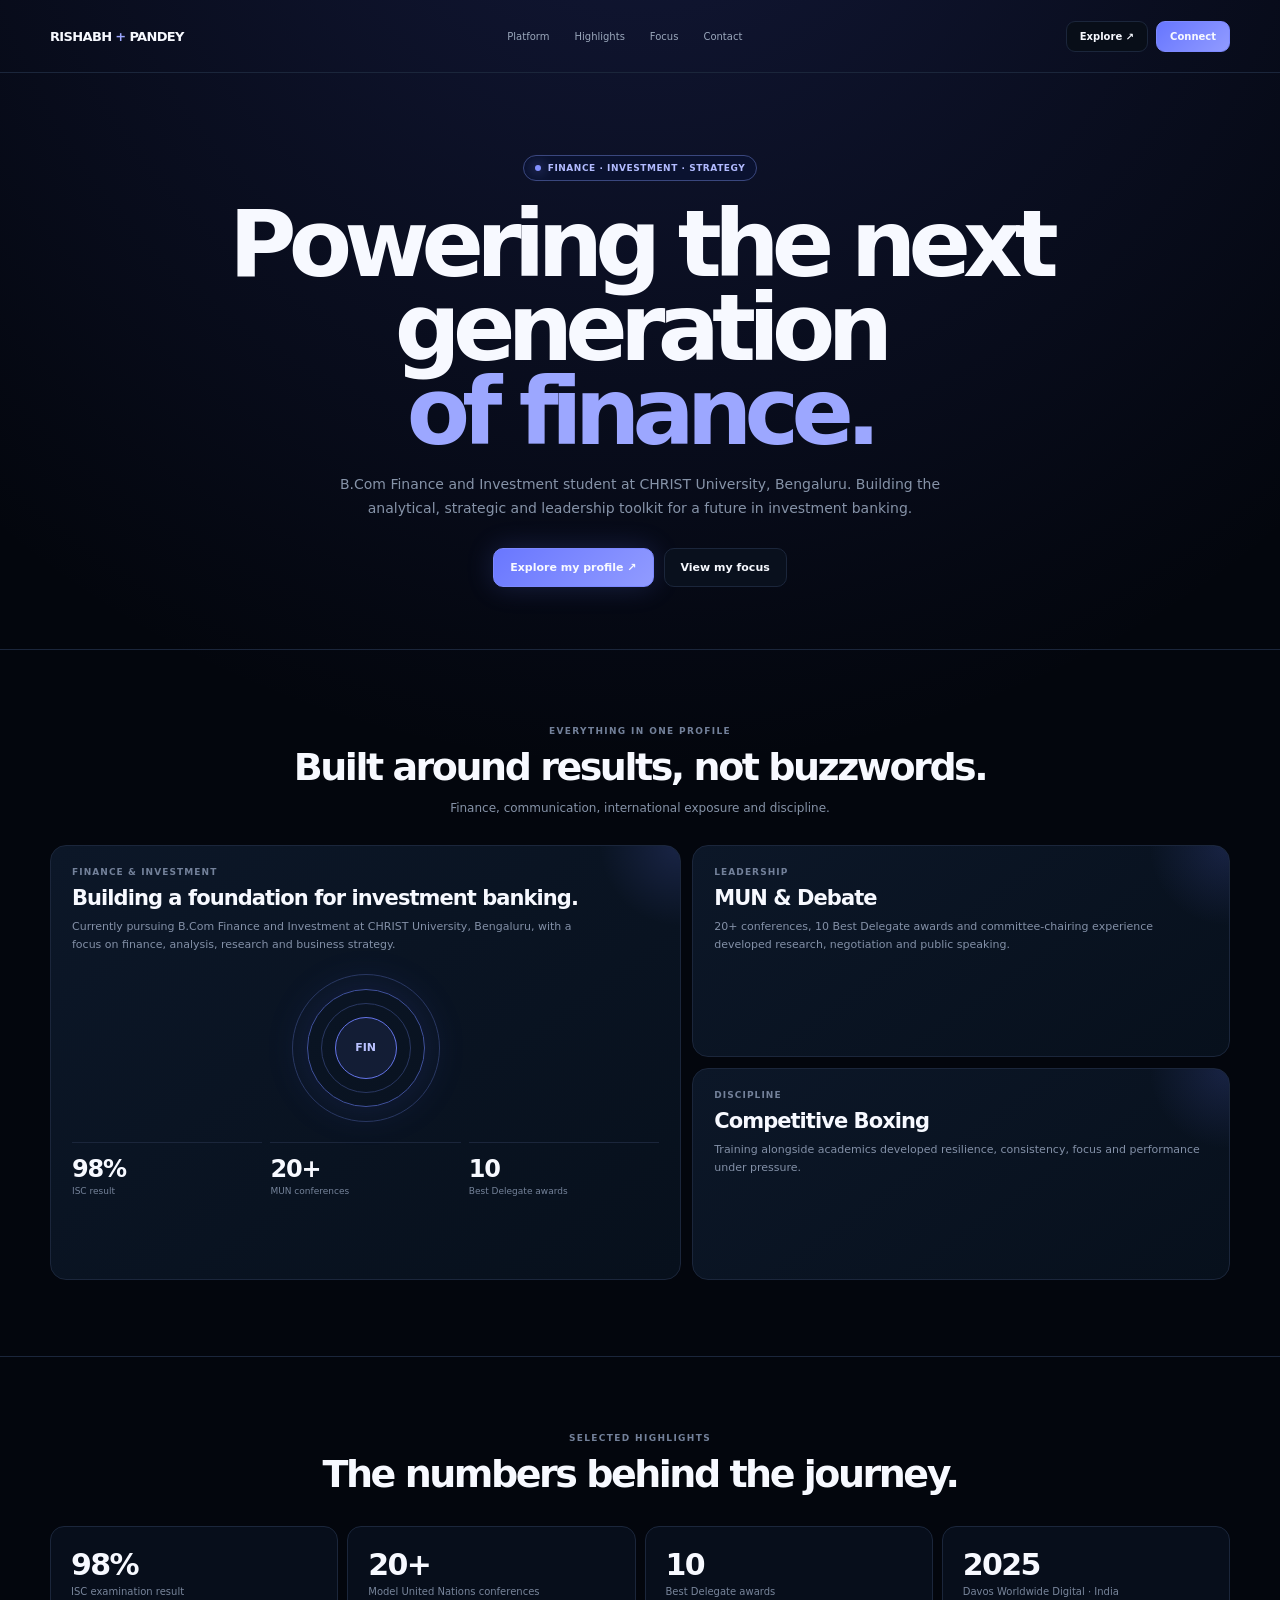
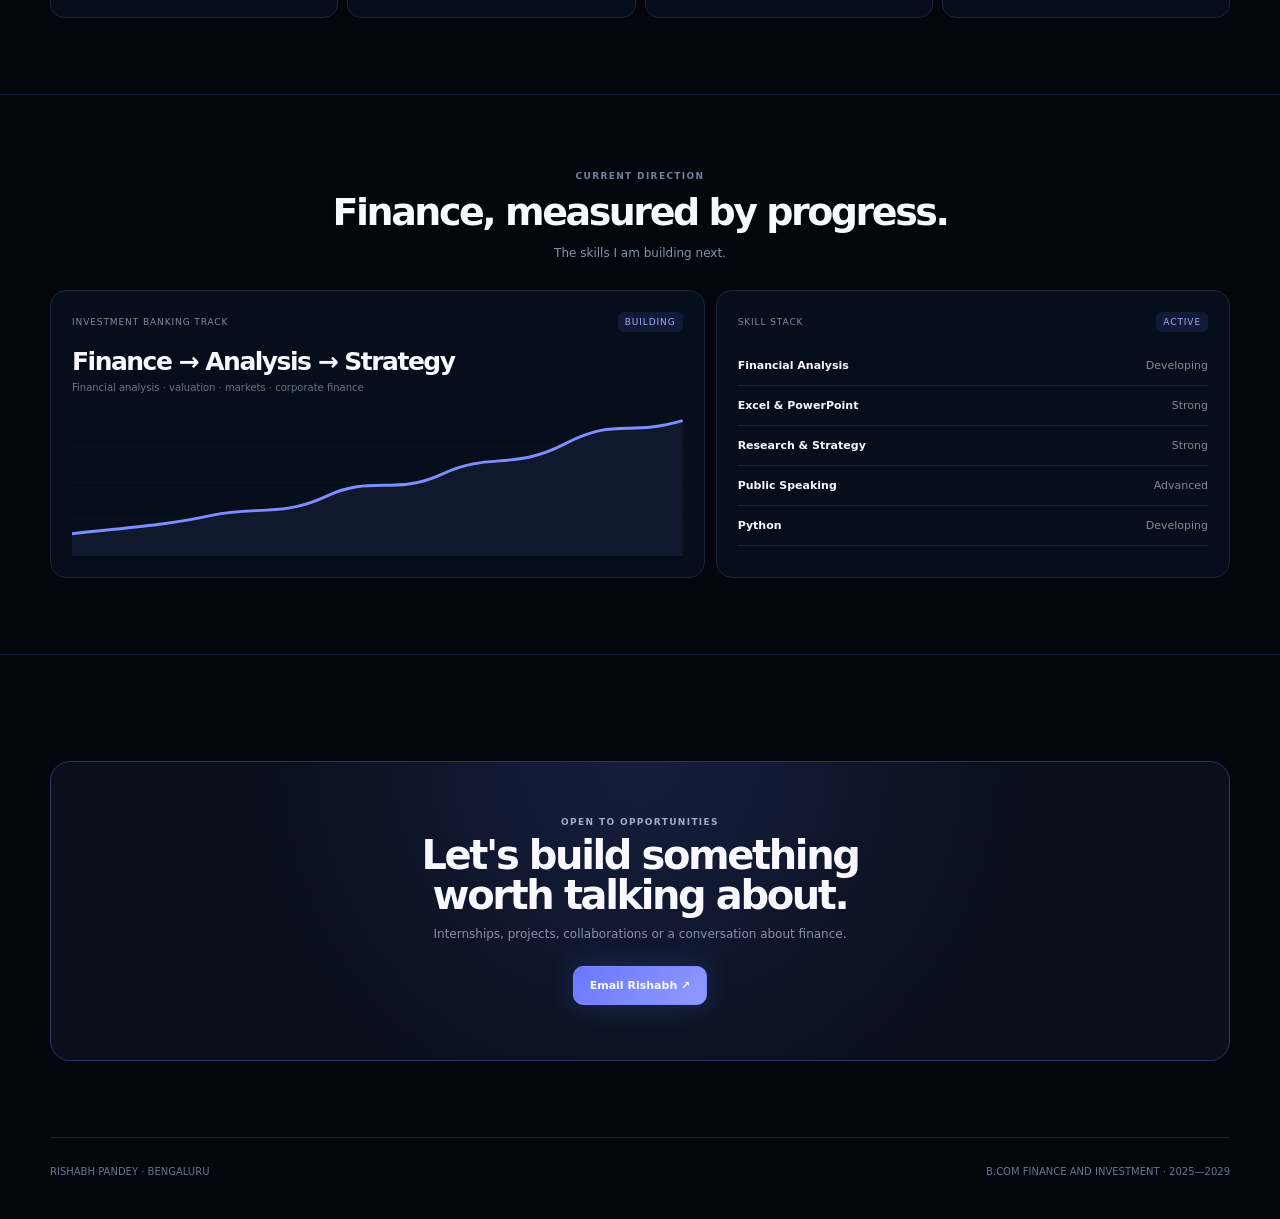
==== index.html @ a9833284 "Refine bento finance landing page closer to reference" ====
<!doctype html><html lang="en"><head><meta charset="utf-8"><meta name="viewport" content="width=device-width,initial-scale=1"><title>Rishabh Pandey — Finance & Investment</title><meta name="description" content="Rishabh Pandey — B.Com Finance and Investment student at CHRIST University, Bengaluru."><style>
:root{--bg:#03060d;--panel:#09111f;--panel2:#0d1726;--text:#f7f9ff;--muted:#8693a8;--line:#1b263b;--blue:#7080ff;--blue2:#9ca7ff;--green:#65dfa2;--max:1180px}*{box-sizing:border-box}html{scroll-behavior:smooth}body{margin:0;background:radial-gradient(circle at 50% -8%,rgba(74,89,210,.22),transparent 32%),var(--bg);color:var(--text);font-family:Inter,ui-sans-serif,system-ui,-apple-system,BlinkMacSystemFont,"Segoe UI",sans-serif}a{text-decoration:none;color:inherit}.wrap{width:min(var(--max),calc(100% - 40px));margin:auto}
header{border-bottom:1px solid var(--line)}nav{height:72px;display:flex;align-items:center;justify-content:space-between}.brand{font-size:13px;font-weight:900;letter-spacing:-.05em}.brand span{color:var(--blue2)}.links{display:flex;gap:25px;color:#9aa7bb;font-size:10px}.links a:hover{color:#fff}.navright{display:flex;gap:8px}.navbtn{padding:9px 13px;border:1px solid var(--line);background:#080e18;border-radius:9px;font-size:10px;font-weight:800}.navbtn.primary{background:linear-gradient(135deg,#6776ff,#919bff);border-color:#7d89ff}
.hero{text-align:center;padding:82px 0 62px}.badge{display:inline-flex;gap:7px;align-items:center;padding:7px 11px;border:1px solid #3a477e;background:#0a1230;border-radius:999px;color:#b2bbff;font-size:9px;font-weight:850;letter-spacing:.06em}.dot{width:6px;height:6px;border-radius:50%;background:#8290ff;box-shadow:0 0 13px #8290ff}h1{font-size:clamp(54px,7.2vw,93px);line-height:.91;letter-spacing:-.085em;max-width:980px;margin:22px auto 17px}h1 span{color:var(--blue2)}.lead{max-width:650px;margin:auto;color:var(--muted);font-size:14px;line-height:1.74}.actions{display:flex;justify-content:center;gap:10px;margin-top:28px;flex-wrap:wrap}.btn{display:inline-flex;align-items:center;justify-content:center;padding:12px 16px;border:1px solid var(--line);border-radius:10px;background:#09101d;font-size:11px;font-weight:850}.btn.primary{background:linear-gradient(135deg,#6977ff,#919bff);border-color:#7c88ff;box-shadow:0 0 28px rgba(107,123,255,.2)}.btn:focus-visible,.navbtn:focus-visible,.links a:focus-visible{outline:3px solid #aab4ff;outline-offset:3px}
.section{padding:76px 0;border-top:1px solid var(--line)}.sectionhead{text-align:center}.kicker{font-size:9px;text-transform:uppercase;letter-spacing:.15em;color:#73819a;font-weight:900}.section h2{font-size:38px;letter-spacing:-.065em;margin:9px 0}.sub{font-size:12px;color:var(--muted)}
.bento{display:grid;grid-template-columns:1.08fr .92fr;grid-template-rows:1fr 1fr;gap:11px;margin-top:30px}.card{position:relative;overflow:hidden;border:1px solid var(--line);border-radius:16px;background:linear-gradient(145deg,#0c1728,#07101c);padding:21px;min-height:212px}.card.large{grid-row:span 2;min-height:435px}.card:after{content:"";position:absolute;right:-82px;top:-82px;width:165px;height:165px;border-radius:50%;background:radial-gradient(circle,rgba(106,123,255,.16),transparent 68%)}.label{font-size:9px;text-transform:uppercase;letter-spacing:.12em;color:#73819a;font-weight:900}.card h3{font-size:21px;letter-spacing:-.045em;margin:9px 0 8px}.card p{font-size:11px;line-height:1.62;color:#8390a7;max-width:520px;margin:0}.orbspace{height:188px;display:grid;place-items:center}.orb{width:118px;height:118px;border:1px solid #40519c;border-radius:50%;display:grid;place-items:center;position:relative;box-shadow:0 0 46px rgba(91,108,255,.14)}.orb:before,.orb:after{content:"";position:absolute;border:1px solid #293761;border-radius:50%}.orb:before{inset:13px}.orb:after{inset:-16px}.core{width:62px;height:62px;border-radius:50%;border:1px solid #6474e8;background:#131d35;display:grid;place-items:center;color:#bac2ff;font-size:11px;font-weight:900}.minirow{display:grid;grid-template-columns:repeat(3,1fr);gap:8px}.mini{padding-top:12px;border-top:1px solid var(--line)}.mini strong{font-size:24px;letter-spacing:-.05em}.mini span{display:block;color:#75839a;font-size:9px;margin-top:3px}
.statgrid{display:grid;grid-template-columns:repeat(4,1fr);gap:9px;margin-top:30px}.stat{padding:20px;border:1px solid var(--line);border-radius:14px;background:#070e1b}.stat strong{display:block;font-size:30px;letter-spacing:-.055em}.stat span{display:block;color:#78859b;font-size:10px;margin-top:4px}
.analytics{display:grid;grid-template-columns:1.12fr .88fr;gap:11px;margin-top:30px}.panel{min-height:280px;padding:21px;border:1px solid var(--line);border-radius:16px;background:#070e1b}.panelhead{display:flex;justify-content:space-between;align-items:center;color:#7e8ba2;font-size:9px;text-transform:uppercase;letter-spacing:.1em}.tag{background:#111b37;padding:5px 7px;border-radius:6px;color:#a1acff}.value{font-size:25px;font-weight:900;letter-spacing:-.06em;margin-top:15px}.note{font-size:10px;color:#65738b;margin-top:6px}.chart{height:145px;margin-top:18px;background:repeating-linear-gradient(to bottom,transparent 0,transparent 35px,rgba(148,163,184,.05) 36px)}.chart svg{width:100%;height:100%}.rows{margin-top:14px}.row{display:flex;justify-content:space-between;padding:13px 0;border-bottom:1px solid var(--line);font-size:11px}.row span{color:#7c89a0}
.cta{margin-top:30px;padding:55px 20px;text-align:center;border:1px solid #293660;border-radius:20px;background:radial-gradient(circle at 50% 0,rgba(75,92,205,.2),transparent 59%),#090f1b}.cta h2{font-size:40px;line-height:1;letter-spacing:-.06em;margin:8px 0}.cta p{font-size:12px;color:var(--muted)}.cta .btn{margin-top:13px}
footer{padding:28px 0 42px;border-top:1px solid var(--line);color:#68758d;font-size:10px;display:flex;justify-content:space-between}
@media(max-width:800px){nav{grid-template-columns:1fr auto}.links{display:none}.bento,.statgrid,.analytics{grid-template-columns:1fr}.card.large{grid-row:auto}.wrap{width:min(var(--max),calc(100% - 26px))}.hero{padding-top:62px}h1{font-size:53px}.navright .navbtn:first-child{display:none}.orbspace{height:145px}}@media(prefers-reduced-motion:reduce){html{scroll-behavior:auto}}
</style></head><body>
<header><div class="wrap"><nav><a class="brand" href="#">RISHABH <span>+</span> PANDEY</a><div class="links"><a href="#platform">Platform</a><a href="#highlights">Highlights</a><a href="#focus">Focus</a><a href="#contact">Contact</a></div><div class="navright"><a class="navbtn" href="#highlights">Explore ↗</a><a class="navbtn primary" href="mailto:rishabhoct51@gmail.com">Connect</a></div></nav></div></header>
<main>
<section class="hero"><div class="wrap"><div class="badge"><span class="dot"></span> FINANCE · INVESTMENT · STRATEGY</div><h1>Powering the next generation<br><span>of finance.</span></h1><p class="lead">B.Com Finance and Investment student at CHRIST University, Bengaluru. Building the analytical, strategic and leadership toolkit for a future in investment banking.</p><div class="actions"><a class="btn primary" href="#highlights">Explore my profile ↗</a><a class="btn" href="#focus">View my focus</a></div></div></section>
<section class="section" id="platform"><div class="wrap"><div class="sectionhead"><div class="kicker">Everything in one profile</div><h2>Built around results, not buzzwords.</h2><p class="sub">Finance, communication, international exposure and discipline.</p></div><div class="bento"><article class="card large"><div class="label">Finance & Investment</div><h3>Building a foundation for investment banking.</h3><p>Currently pursuing B.Com Finance and Investment at CHRIST University, Bengaluru, with a focus on finance, analysis, research and business strategy.</p><div class="orbspace"><div class="orb"><div class="core">FIN</div></div></div><div class="minirow"><div class="mini"><strong>98%</strong><span>ISC result</span></div><div class="mini"><strong>20+</strong><span>MUN conferences</span></div><div class="mini"><strong>10</strong><span>Best Delegate awards</span></div></div></article><article class="card"><div class="label">Leadership</div><h3>MUN & Debate</h3><p>20+ conferences, 10 Best Delegate awards and committee-chairing experience developed research, negotiation and public speaking.</p></article><article class="card"><div class="label">Discipline</div><h3>Competitive Boxing</h3><p>Training alongside academics developed resilience, consistency, focus and performance under pressure.</p></article></div></div></section>
<section class="section" id="highlights"><div class="wrap"><div class="sectionhead"><div class="kicker">Selected highlights</div><h2>The numbers behind the journey.</h2></div><div class="statgrid"><div class="stat"><strong>98%</strong><span>ISC examination result</span></div><div class="stat"><strong>20+</strong><span>Model United Nations conferences</span></div><div class="stat"><strong>10</strong><span>Best Delegate awards</span></div><div class="stat"><strong>2025</strong><span>Davos Worldwide Digital · India</span></div></div></div></section>
<section class="section" id="focus"><div class="wrap"><div class="sectionhead"><div class="kicker">Current direction</div><h2>Finance, measured by progress.</h2><p class="sub">The skills I am building next.</p></div><div class="analytics"><div class="panel"><div class="panelhead"><span>Investment banking track</span><span class="tag">BUILDING</span></div><div class="value">Finance → Analysis → Strategy</div><div class="note">Financial analysis · valuation · markets · corporate finance</div><div class="chart"><svg viewBox="0 0 700 150" preserveAspectRatio="none"><path d="M0 127 C70 120 110 118 160 108 S240 110 292 88 S370 88 425 65 S505 62 565 34 S635 27 700 10" fill="none" stroke="#7f8eff" stroke-width="3"/><path d="M0 127 C70 120 110 118 160 108 S240 110 292 88 S370 88 425 65 S505 62 565 34 S635 27 700 10 L700 150 L0 150Z" fill="rgba(127,142,255,.08)"/></svg></div></div><div class="panel"><div class="panelhead"><span>Skill stack</span><span class="tag">ACTIVE</span></div><div class="rows"><div class="row"><b>Financial Analysis</b><span>Developing</span></div><div class="row"><b>Excel & PowerPoint</b><span>Strong</span></div><div class="row"><b>Research & Strategy</b><span>Strong</span></div><div class="row"><b>Public Speaking</b><span>Advanced</span></div><div class="row"><b>Python</b><span>Developing</span></div></div></div></div></div></section>
<section class="section" id="contact"><div class="wrap"><div class="cta"><div class="kicker" style="color:#a4aec0">Open to opportunities</div><h2>Let's build something<br>worth talking about.</h2><p>Internships, projects, collaborations or a conversation about finance.</p><a class="btn primary" href="mailto:rishabhoct51@gmail.com">Email Rishabh ↗</a></div></div></section>
</main><footer class="wrap"><span>RISHABH PANDEY · BENGALURU</span><span>B.COM FINANCE AND INVESTMENT · 2025—2029</span></footer></body></html>
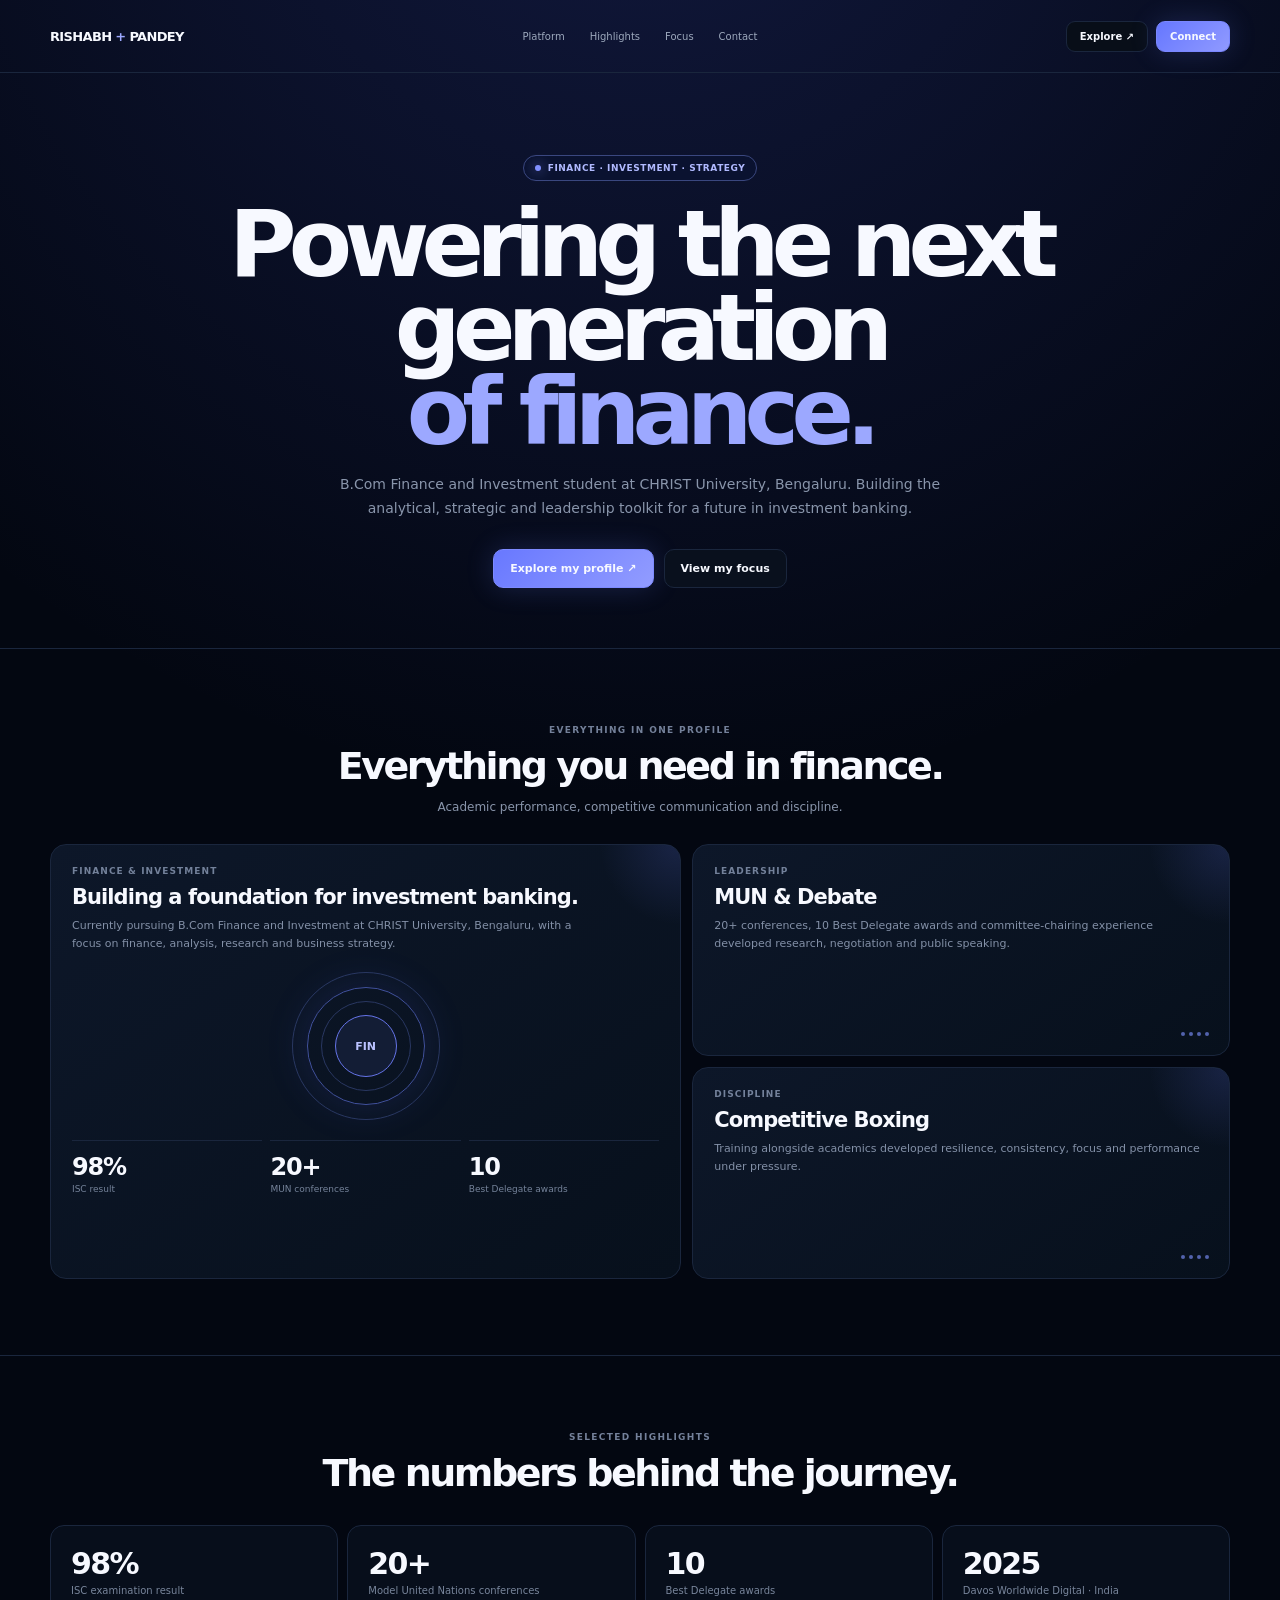
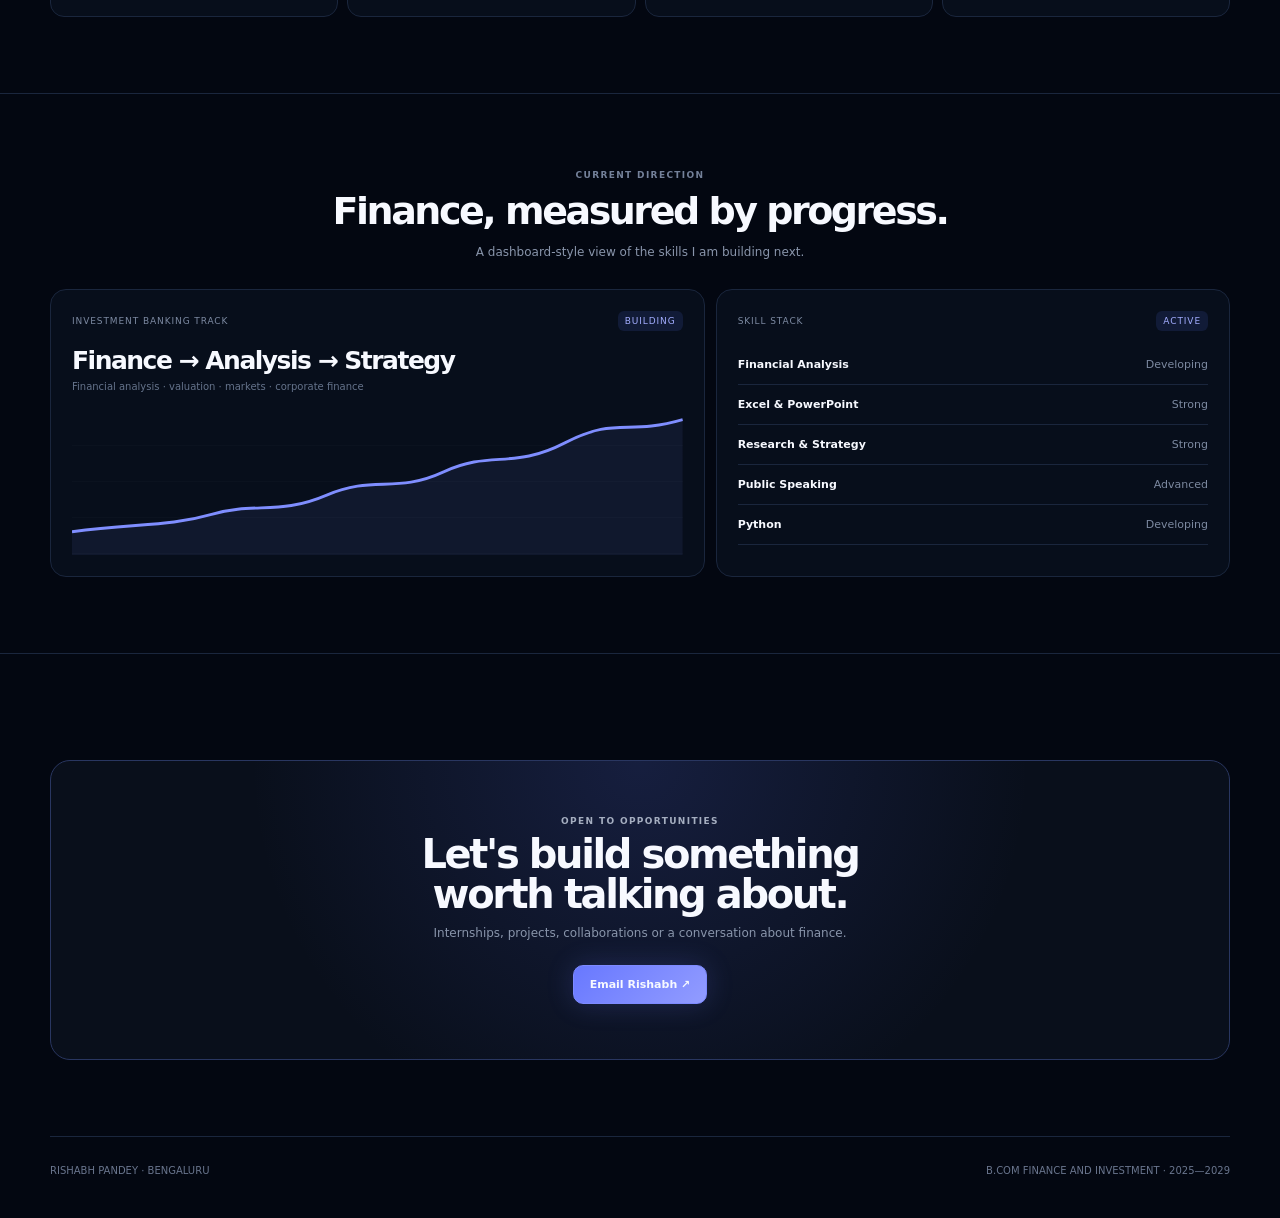
==== commit 207d8aff: "Create polished dark finance bento landing page" ====
--- a/index.html
+++ b/index.html
@@ -1,20 +1,21 @@
 <!doctype html><html lang="en"><head><meta charset="utf-8"><meta name="viewport" content="width=device-width,initial-scale=1"><title>Rishabh Pandey — Finance & Investment</title><meta name="description" content="Rishabh Pandey — B.Com Finance and Investment student at CHRIST University, Bengaluru."><style>
-:root{--bg:#03060d;--panel:#09111f;--panel2:#0d1726;--text:#f7f9ff;--muted:#8693a8;--line:#1b263b;--blue:#7080ff;--blue2:#9ca7ff;--green:#65dfa2;--max:1180px}*{box-sizing:border-box}html{scroll-behavior:smooth}body{margin:0;background:radial-gradient(circle at 50% -8%,rgba(74,89,210,.22),transparent 32%),var(--bg);color:var(--text);font-family:Inter,ui-sans-serif,system-ui,-apple-system,BlinkMacSystemFont,"Segoe UI",sans-serif}a{text-decoration:none;color:inherit}.wrap{width:min(var(--max),calc(100% - 40px));margin:auto}
-header{border-bottom:1px solid var(--line)}nav{height:72px;display:flex;align-items:center;justify-content:space-between}.brand{font-size:13px;font-weight:900;letter-spacing:-.05em}.brand span{color:var(--blue2)}.links{display:flex;gap:25px;color:#9aa7bb;font-size:10px}.links a:hover{color:#fff}.navright{display:flex;gap:8px}.navbtn{padding:9px 13px;border:1px solid var(--line);background:#080e18;border-radius:9px;font-size:10px;font-weight:800}.navbtn.primary{background:linear-gradient(135deg,#6776ff,#919bff);border-color:#7d89ff}
-.hero{text-align:center;padding:82px 0 62px}.badge{display:inline-flex;gap:7px;align-items:center;padding:7px 11px;border:1px solid #3a477e;background:#0a1230;border-radius:999px;color:#b2bbff;font-size:9px;font-weight:850;letter-spacing:.06em}.dot{width:6px;height:6px;border-radius:50%;background:#8290ff;box-shadow:0 0 13px #8290ff}h1{font-size:clamp(54px,7.2vw,93px);line-height:.91;letter-spacing:-.085em;max-width:980px;margin:22px auto 17px}h1 span{color:var(--blue2)}.lead{max-width:650px;margin:auto;color:var(--muted);font-size:14px;line-height:1.74}.actions{display:flex;justify-content:center;gap:10px;margin-top:28px;flex-wrap:wrap}.btn{display:inline-flex;align-items:center;justify-content:center;padding:12px 16px;border:1px solid var(--line);border-radius:10px;background:#09101d;font-size:11px;font-weight:850}.btn.primary{background:linear-gradient(135deg,#6977ff,#919bff);border-color:#7c88ff;box-shadow:0 0 28px rgba(107,123,255,.2)}.btn:focus-visible,.navbtn:focus-visible,.links a:focus-visible{outline:3px solid #aab4ff;outline-offset:3px}
-.section{padding:76px 0;border-top:1px solid var(--line)}.sectionhead{text-align:center}.kicker{font-size:9px;text-transform:uppercase;letter-spacing:.15em;color:#73819a;font-weight:900}.section h2{font-size:38px;letter-spacing:-.065em;margin:9px 0}.sub{font-size:12px;color:var(--muted)}
-.bento{display:grid;grid-template-columns:1.08fr .92fr;grid-template-rows:1fr 1fr;gap:11px;margin-top:30px}.card{position:relative;overflow:hidden;border:1px solid var(--line);border-radius:16px;background:linear-gradient(145deg,#0c1728,#07101c);padding:21px;min-height:212px}.card.large{grid-row:span 2;min-height:435px}.card:after{content:"";position:absolute;right:-82px;top:-82px;width:165px;height:165px;border-radius:50%;background:radial-gradient(circle,rgba(106,123,255,.16),transparent 68%)}.label{font-size:9px;text-transform:uppercase;letter-spacing:.12em;color:#73819a;font-weight:900}.card h3{font-size:21px;letter-spacing:-.045em;margin:9px 0 8px}.card p{font-size:11px;line-height:1.62;color:#8390a7;max-width:520px;margin:0}.orbspace{height:188px;display:grid;place-items:center}.orb{width:118px;height:118px;border:1px solid #40519c;border-radius:50%;display:grid;place-items:center;position:relative;box-shadow:0 0 46px rgba(91,108,255,.14)}.orb:before,.orb:after{content:"";position:absolute;border:1px solid #293761;border-radius:50%}.orb:before{inset:13px}.orb:after{inset:-16px}.core{width:62px;height:62px;border-radius:50%;border:1px solid #6474e8;background:#131d35;display:grid;place-items:center;color:#bac2ff;font-size:11px;font-weight:900}.minirow{display:grid;grid-template-columns:repeat(3,1fr);gap:8px}.mini{padding-top:12px;border-top:1px solid var(--line)}.mini strong{font-size:24px;letter-spacing:-.05em}.mini span{display:block;color:#75839a;font-size:9px;margin-top:3px}
+:root{--bg:#030711;--surface:#08101d;--surface2:#0d1729;--text:#f7f9ff;--muted:#8995ab;--line:#1a263d;--blue:#7183ff;--blue2:#9ca8ff;--green:#62dfa2;--max:1180px}*{box-sizing:border-box}html{scroll-behavior:smooth}body{margin:0;background:radial-gradient(circle at 50% -8%,rgba(66,84,214,.23),transparent 33%),var(--bg);color:var(--text);font-family:Inter,ui-sans-serif,system-ui,-apple-system,BlinkMacSystemFont,"Segoe UI",sans-serif}a{color:inherit;text-decoration:none}.wrap{width:min(var(--max),calc(100% - 42px));margin:auto}
+header{border-bottom:1px solid var(--line)}nav{height:72px;display:grid;grid-template-columns:1fr auto 1fr;align-items:center}.brand{font-size:13px;font-weight:900;letter-spacing:-.05em}.brand span{color:var(--blue2)}.links{display:flex;gap:25px;color:#9ca8bc;font-size:10px}.links a:hover{color:#fff}.navright{justify-self:end;display:flex;gap:8px}.navbtn{padding:9px 13px;border:1px solid var(--line);border-radius:9px;background:#080e18;font-size:10px;font-weight:800}.navbtn.primary{background:linear-gradient(135deg,#6677ff,#909aff);border-color:#7a87ff}
+.hero{text-align:center;padding:82px 0 60px}.badge{display:inline-flex;align-items:center;gap:7px;border:1px solid #3a477f;background:#0a1230;color:#b1baff;border-radius:999px;padding:7px 11px;font-size:9px;font-weight:850;letter-spacing:.06em}.dot{width:6px;height:6px;border-radius:50%;background:#8190ff;box-shadow:0 0 13px #8190ff}h1{max-width:980px;margin:22px auto 17px;font-size:clamp(54px,7.2vw,94px);line-height:.91;letter-spacing:-.085em}h1 span{color:var(--blue2)}.lead{max-width:650px;margin:auto;color:var(--muted);font-size:14px;line-height:1.76}.actions{display:flex;justify-content:center;gap:10px;flex-wrap:wrap;margin-top:28px}.btn{display:inline-flex;align-items:center;justify-content:center;padding:12px 16px;border:1px solid var(--line);border-radius:10px;background:#09101d;font-size:11px;font-weight:850;transition:transform .2s ease}.btn:hover{transform:translateY(-2px)}.primary{background:linear-gradient(135deg,#6878ff,#929cff);border-color:#7d8aff;box-shadow:0 0 28px rgba(107,123,255,.2)}.btn:focus-visible,.navbtn:focus-visible,.links a:focus-visible{outline:3px solid #aab4ff;outline-offset:3px}
+.section{padding:76px 0;border-top:1px solid var(--line)}.sectionhead{text-align:center}.kicker{font-size:9px;text-transform:uppercase;letter-spacing:.15em;color:#74819a;font-weight:900}.section h2{font-size:38px;letter-spacing:-.065em;margin:9px 0}.sub{font-size:12px;color:var(--muted)}
+.bento{display:grid;grid-template-columns:1.08fr .92fr;grid-template-rows:1fr 1fr;gap:11px;margin-top:30px}.card{position:relative;overflow:hidden;border:1px solid var(--line);border-radius:16px;background:linear-gradient(145deg,#0d1729,#07101c);padding:21px;min-height:212px}.card.large{grid-row:span 2;min-height:435px}.card:after{content:"";position:absolute;right:-82px;top:-82px;width:165px;height:165px;border-radius:50%;background:radial-gradient(circle,rgba(106,123,255,.16),transparent 68%)}.label{font-size:9px;text-transform:uppercase;letter-spacing:.12em;color:#73819a;font-weight:900}.card h3{font-size:21px;letter-spacing:-.045em;margin:9px 0 8px}.card p{font-size:11px;line-height:1.62;color:#8390a7;max-width:520px;margin:0}.orbspace{height:188px;display:grid;place-items:center}.orb{width:118px;height:118px;border:1px solid #41519d;border-radius:50%;display:grid;place-items:center;position:relative;box-shadow:0 0 46px rgba(92,109,255,.14)}.orb:before,.orb:after{content:"";position:absolute;border:1px solid #293761;border-radius:50%}.orb:before{inset:13px}.orb:after{inset:-16px}.core{width:62px;height:62px;border-radius:50%;border:1px solid #6574e8;background:#131d35;display:grid;place-items:center;color:#bac2ff;font-size:11px;font-weight:900}.minirow{display:grid;grid-template-columns:repeat(3,1fr);gap:8px}.mini{padding-top:12px;border-top:1px solid var(--line)}.mini strong{font-size:24px;letter-spacing:-.05em}.mini span{display:block;color:#75839a;font-size:9px;margin-top:3px}.dots{position:absolute;right:20px;bottom:19px;display:flex;gap:4px}.dots i{width:4px;height:4px;border-radius:50%;background:#5262ad}
 .statgrid{display:grid;grid-template-columns:repeat(4,1fr);gap:9px;margin-top:30px}.stat{padding:20px;border:1px solid var(--line);border-radius:14px;background:#070e1b}.stat strong{display:block;font-size:30px;letter-spacing:-.055em}.stat span{display:block;color:#78859b;font-size:10px;margin-top:4px}
-.analytics{display:grid;grid-template-columns:1.12fr .88fr;gap:11px;margin-top:30px}.panel{min-height:280px;padding:21px;border:1px solid var(--line);border-radius:16px;background:#070e1b}.panelhead{display:flex;justify-content:space-between;align-items:center;color:#7e8ba2;font-size:9px;text-transform:uppercase;letter-spacing:.1em}.tag{background:#111b37;padding:5px 7px;border-radius:6px;color:#a1acff}.value{font-size:25px;font-weight:900;letter-spacing:-.06em;margin-top:15px}.note{font-size:10px;color:#65738b;margin-top:6px}.chart{height:145px;margin-top:18px;background:repeating-linear-gradient(to bottom,transparent 0,transparent 35px,rgba(148,163,184,.05) 36px)}.chart svg{width:100%;height:100%}.rows{margin-top:14px}.row{display:flex;justify-content:space-between;padding:13px 0;border-bottom:1px solid var(--line);font-size:11px}.row span{color:#7c89a0}
+.analytics{display:grid;grid-template-columns:1.12fr .88fr;gap:11px;margin-top:30px}.panel{min-height:280px;padding:21px;border:1px solid var(--line);border-radius:16px;background:#070e1b}.panelhead{display:flex;align-items:center;justify-content:space-between;color:#7d8aa2;font-size:9px;text-transform:uppercase;letter-spacing:.1em}.tag{padding:5px 7px;border-radius:6px;background:#111b37;color:#a3adff}.value{font-size:25px;font-weight:900;letter-spacing:-.06em;margin-top:15px}.note{font-size:10px;color:#65738b;margin-top:6px}.chart{height:145px;margin-top:18px;background:repeating-linear-gradient(to bottom,transparent 0,transparent 35px,rgba(148,163,184,.05) 36px)}.chart svg{width:100%;height:100%}.rows{margin-top:14px}.row{display:flex;justify-content:space-between;padding:13px 0;border-bottom:1px solid var(--line);font-size:11px}.row span{color:#7c89a0}
 .cta{margin-top:30px;padding:55px 20px;text-align:center;border:1px solid #293660;border-radius:20px;background:radial-gradient(circle at 50% 0,rgba(75,92,205,.2),transparent 59%),#090f1b}.cta h2{font-size:40px;line-height:1;letter-spacing:-.06em;margin:8px 0}.cta p{font-size:12px;color:var(--muted)}.cta .btn{margin-top:13px}
-footer{padding:28px 0 42px;border-top:1px solid var(--line);color:#68758d;font-size:10px;display:flex;justify-content:space-between}
-@media(max-width:800px){nav{grid-template-columns:1fr auto}.links{display:none}.bento,.statgrid,.analytics{grid-template-columns:1fr}.card.large{grid-row:auto}.wrap{width:min(var(--max),calc(100% - 26px))}.hero{padding-top:62px}h1{font-size:53px}.navright .navbtn:first-child{display:none}.orbspace{height:145px}}@media(prefers-reduced-motion:reduce){html{scroll-behavior:auto}}
+footer{padding:28px 0 42px;border-top:1px solid var(--line);color:#69758d;font-size:10px;display:flex;justify-content:space-between}
+@media(max-width:800px){nav{grid-template-columns:1fr auto}.links{display:none}.bento,.statgrid,.analytics{grid-template-columns:1fr}.card.large{grid-row:auto}.wrap{width:min(var(--max),calc(100% - 26px))}.hero{padding-top:62px}h1{font-size:53px}.navright .navbtn:first-child{display:none}.orbspace{height:145px}}
+@media(prefers-reduced-motion:reduce){html{scroll-behavior:auto}.btn{transition:none}}
 </style></head><body>
 <header><div class="wrap"><nav><a class="brand" href="#">RISHABH <span>+</span> PANDEY</a><div class="links"><a href="#platform">Platform</a><a href="#highlights">Highlights</a><a href="#focus">Focus</a><a href="#contact">Contact</a></div><div class="navright"><a class="navbtn" href="#highlights">Explore ↗</a><a class="navbtn primary" href="mailto:rishabhoct51@gmail.com">Connect</a></div></nav></div></header>
 <main>
 <section class="hero"><div class="wrap"><div class="badge"><span class="dot"></span> FINANCE · INVESTMENT · STRATEGY</div><h1>Powering the next generation<br><span>of finance.</span></h1><p class="lead">B.Com Finance and Investment student at CHRIST University, Bengaluru. Building the analytical, strategic and leadership toolkit for a future in investment banking.</p><div class="actions"><a class="btn primary" href="#highlights">Explore my profile ↗</a><a class="btn" href="#focus">View my focus</a></div></div></section>
-<section class="section" id="platform"><div class="wrap"><div class="sectionhead"><div class="kicker">Everything in one profile</div><h2>Built around results, not buzzwords.</h2><p class="sub">Finance, communication, international exposure and discipline.</p></div><div class="bento"><article class="card large"><div class="label">Finance & Investment</div><h3>Building a foundation for investment banking.</h3><p>Currently pursuing B.Com Finance and Investment at CHRIST University, Bengaluru, with a focus on finance, analysis, research and business strategy.</p><div class="orbspace"><div class="orb"><div class="core">FIN</div></div></div><div class="minirow"><div class="mini"><strong>98%</strong><span>ISC result</span></div><div class="mini"><strong>20+</strong><span>MUN conferences</span></div><div class="mini"><strong>10</strong><span>Best Delegate awards</span></div></div></article><article class="card"><div class="label">Leadership</div><h3>MUN & Debate</h3><p>20+ conferences, 10 Best Delegate awards and committee-chairing experience developed research, negotiation and public speaking.</p></article><article class="card"><div class="label">Discipline</div><h3>Competitive Boxing</h3><p>Training alongside academics developed resilience, consistency, focus and performance under pressure.</p></article></div></div></section>
+<section class="section" id="platform"><div class="wrap"><div class="sectionhead"><div class="kicker">Everything in one profile</div><h2>Everything you need in finance.</h2><p class="sub">Academic performance, competitive communication and discipline.</p></div><div class="bento"><article class="card large"><div class="label">Finance & Investment</div><h3>Building a foundation for investment banking.</h3><p>Currently pursuing B.Com Finance and Investment at CHRIST University, Bengaluru, with a focus on finance, analysis, research and business strategy.</p><div class="orbspace"><div class="orb"><div class="core">FIN</div></div></div><div class="minirow"><div class="mini"><strong>98%</strong><span>ISC result</span></div><div class="mini"><strong>20+</strong><span>MUN conferences</span></div><div class="mini"><strong>10</strong><span>Best Delegate awards</span></div></div></article><article class="card"><div class="label">Leadership</div><h3>MUN & Debate</h3><p>20+ conferences, 10 Best Delegate awards and committee-chairing experience developed research, negotiation and public speaking.</p><div class="dots"><i></i><i></i><i></i><i></i></div></article><article class="card"><div class="label">Discipline</div><h3>Competitive Boxing</h3><p>Training alongside academics developed resilience, consistency, focus and performance under pressure.</p><div class="dots"><i></i><i></i><i></i><i></i></div></article></div></div></section>
 <section class="section" id="highlights"><div class="wrap"><div class="sectionhead"><div class="kicker">Selected highlights</div><h2>The numbers behind the journey.</h2></div><div class="statgrid"><div class="stat"><strong>98%</strong><span>ISC examination result</span></div><div class="stat"><strong>20+</strong><span>Model United Nations conferences</span></div><div class="stat"><strong>10</strong><span>Best Delegate awards</span></div><div class="stat"><strong>2025</strong><span>Davos Worldwide Digital · India</span></div></div></div></section>
-<section class="section" id="focus"><div class="wrap"><div class="sectionhead"><div class="kicker">Current direction</div><h2>Finance, measured by progress.</h2><p class="sub">The skills I am building next.</p></div><div class="analytics"><div class="panel"><div class="panelhead"><span>Investment banking track</span><span class="tag">BUILDING</span></div><div class="value">Finance → Analysis → Strategy</div><div class="note">Financial analysis · valuation · markets · corporate finance</div><div class="chart"><svg viewBox="0 0 700 150" preserveAspectRatio="none"><path d="M0 127 C70 120 110 118 160 108 S240 110 292 88 S370 88 425 65 S505 62 565 34 S635 27 700 10" fill="none" stroke="#7f8eff" stroke-width="3"/><path d="M0 127 C70 120 110 118 160 108 S240 110 292 88 S370 88 425 65 S505 62 565 34 S635 27 700 10 L700 150 L0 150Z" fill="rgba(127,142,255,.08)"/></svg></div></div><div class="panel"><div class="panelhead"><span>Skill stack</span><span class="tag">ACTIVE</span></div><div class="rows"><div class="row"><b>Financial Analysis</b><span>Developing</span></div><div class="row"><b>Excel & PowerPoint</b><span>Strong</span></div><div class="row"><b>Research & Strategy</b><span>Strong</span></div><div class="row"><b>Public Speaking</b><span>Advanced</span></div><div class="row"><b>Python</b><span>Developing</span></div></div></div></div></div></section>
-<section class="section" id="contact"><div class="wrap"><div class="cta"><div class="kicker" style="color:#a4aec0">Open to opportunities</div><h2>Let's build something<br>worth talking about.</h2><p>Internships, projects, collaborations or a conversation about finance.</p><a class="btn primary" href="mailto:rishabhoct51@gmail.com">Email Rishabh ↗</a></div></div></section>
+<section class="section" id="focus"><div class="wrap"><div class="sectionhead"><div class="kicker">Current direction</div><h2>Finance, measured by progress.</h2><p class="sub">A dashboard-style view of the skills I am building next.</p></div><div class="analytics"><div class="panel"><div class="panelhead"><span>Investment banking track</span><span class="tag">BUILDING</span></div><div class="value">Finance → Analysis → Strategy</div><div class="note">Financial analysis · valuation · markets · corporate finance</div><div class="chart"><svg viewBox="0 0 700 150" preserveAspectRatio="none"><path d="M0 126 C72 117 110 121 160 108 S238 109 292 88 S371 87 426 64 S505 62 565 34 S635 27 700 10" fill="none" stroke="#7f8eff" stroke-width="3"/><path d="M0 126 C72 117 110 121 160 108 S238 109 292 88 S371 87 426 64 S505 62 565 34 S635 27 700 10 L700 150 L0 150Z" fill="rgba(127,142,255,.08)"/></svg></div></div><div class="panel"><div class="panelhead"><span>Skill stack</span><span class="tag">ACTIVE</span></div><div class="rows"><div class="row"><b>Financial Analysis</b><span>Developing</span></div><div class="row"><b>Excel & PowerPoint</b><span>Strong</span></div><div class="row"><b>Research & Strategy</b><span>Strong</span></div><div class="row"><b>Public Speaking</b><span>Advanced</span></div><div class="row"><b>Python</b><span>Developing</span></div></div></div></div></div></section>
+<section class="section" id="contact"><div class="wrap"><div class="cta"><div class="kicker" style="color:#a5aec0">Open to opportunities</div><h2>Let's build something<br>worth talking about.</h2><p>Internships, projects, collaborations or a conversation about finance.</p><a class="btn primary" href="mailto:rishabhoct51@gmail.com">Email Rishabh ↗</a></div></div></section>
 </main><footer class="wrap"><span>RISHABH PANDEY · BENGALURU</span><span>B.COM FINANCE AND INVESTMENT · 2025—2029</span></footer></body></html>
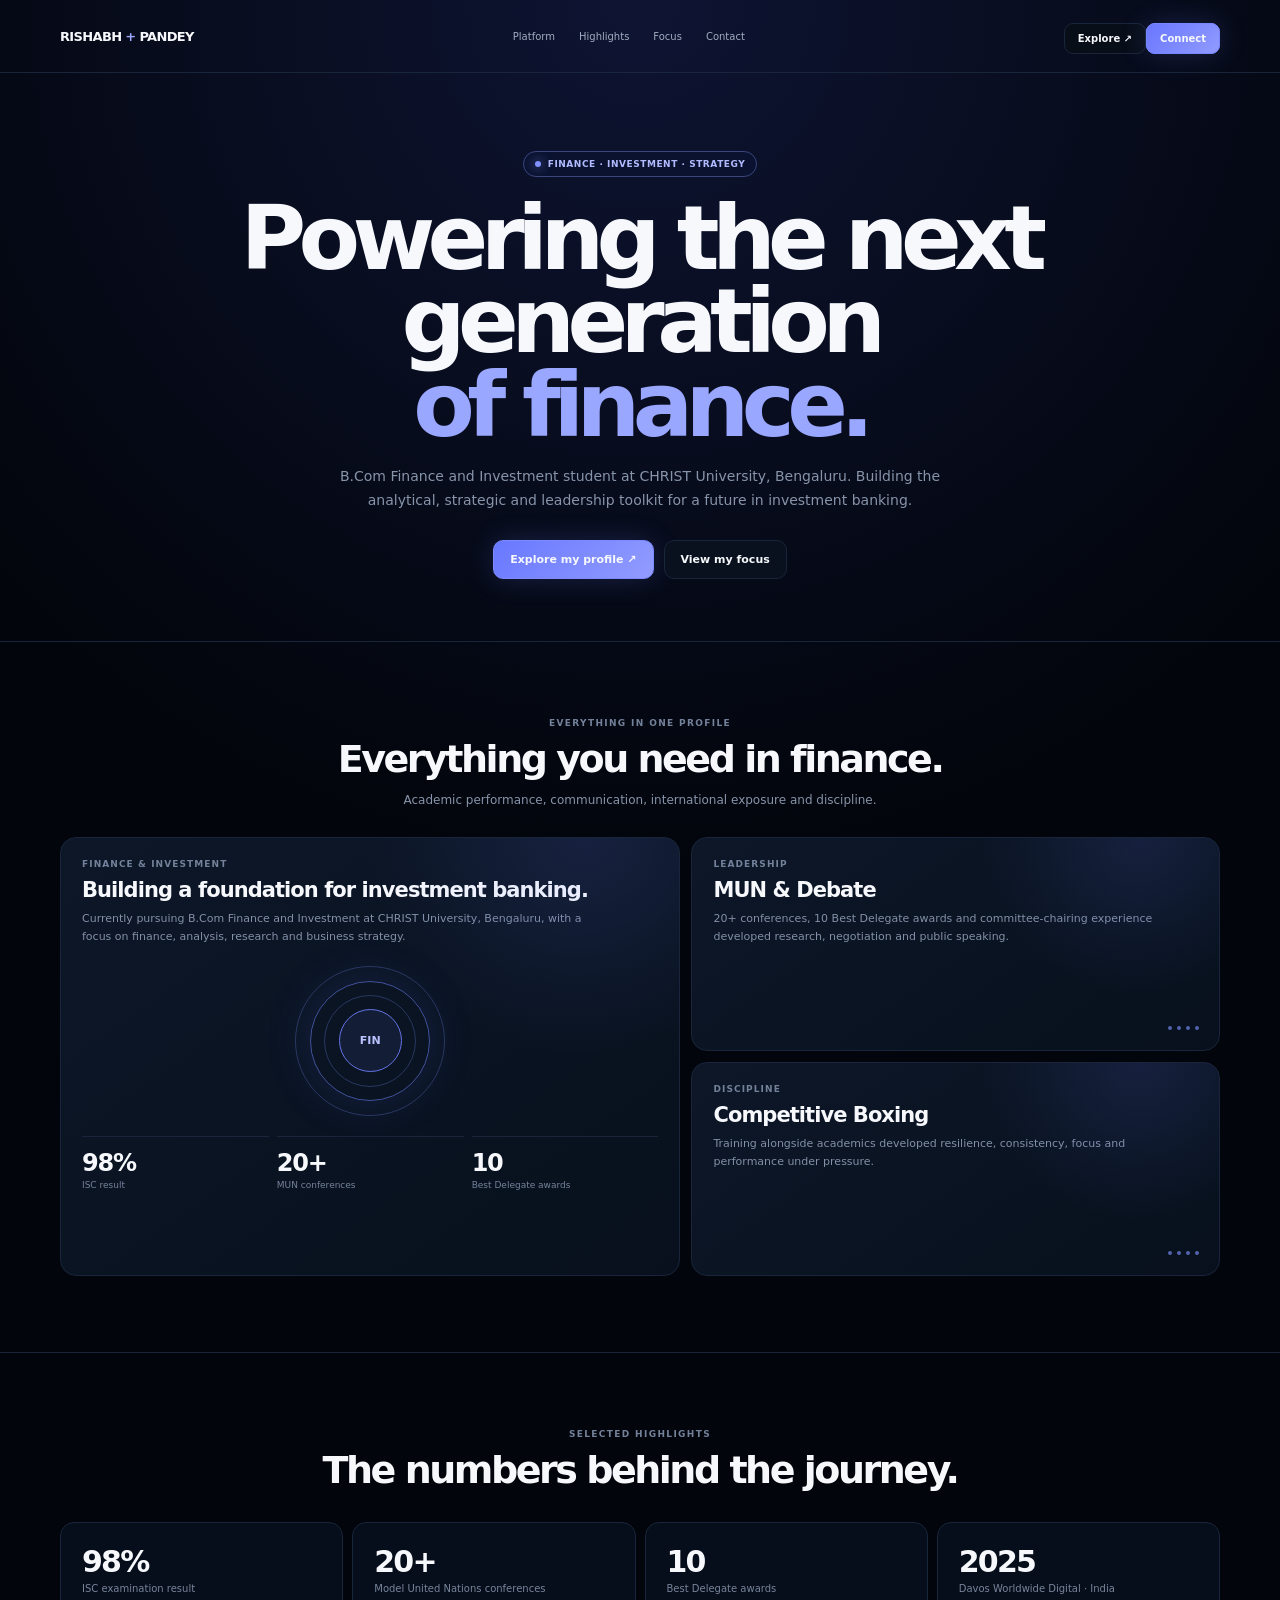
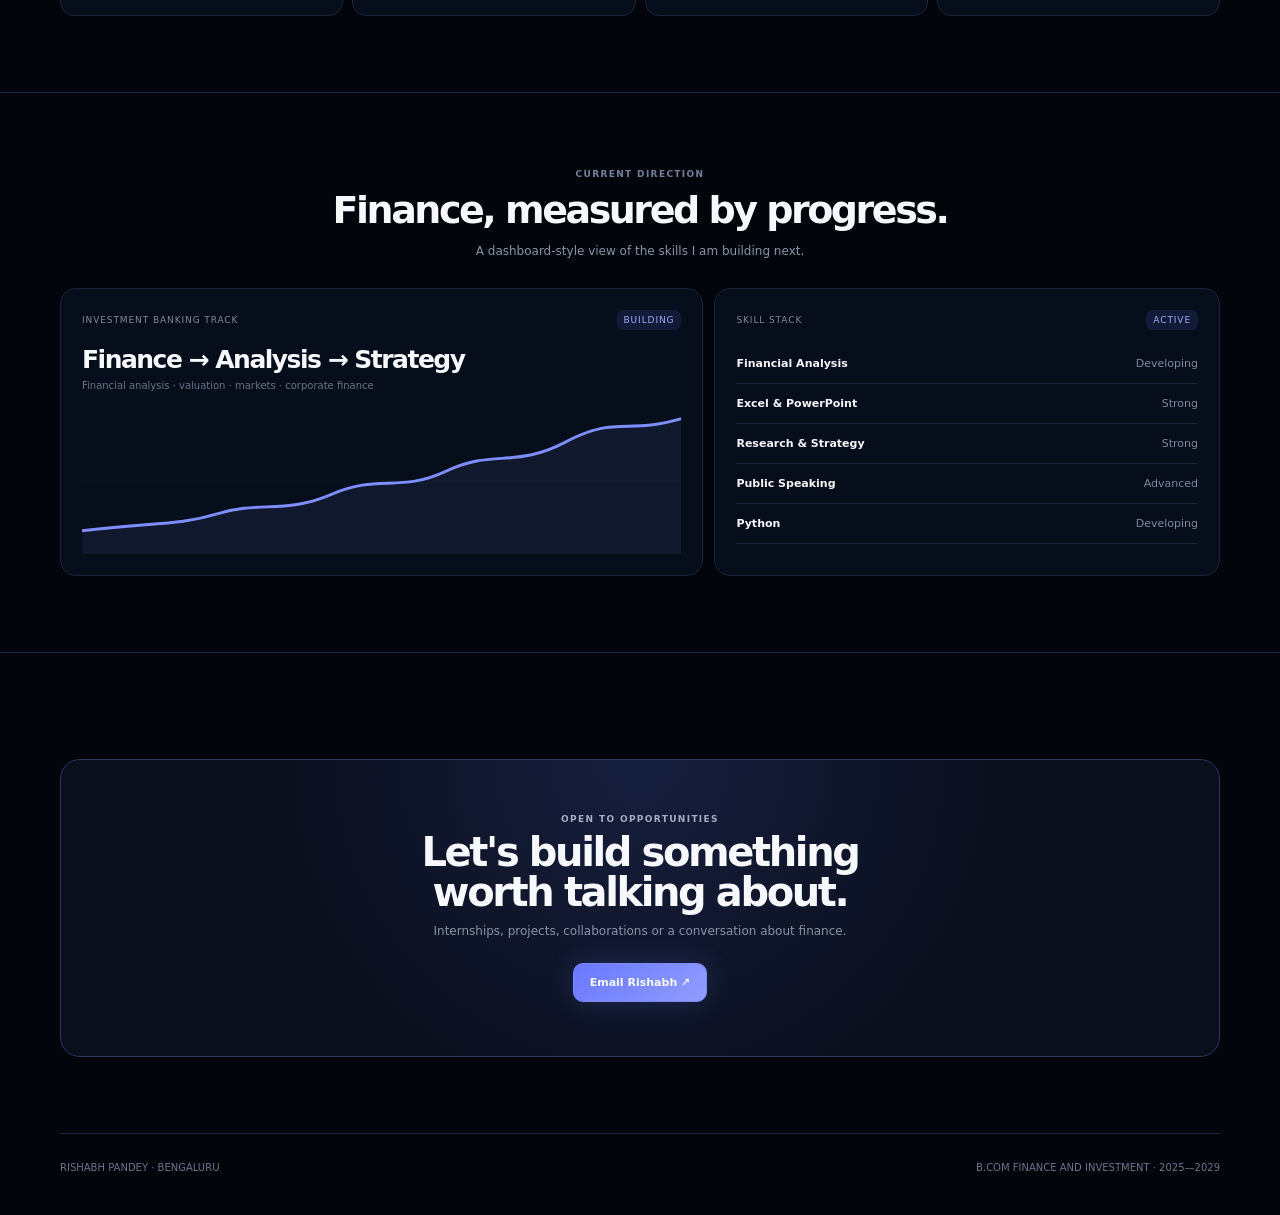
==== commit 2407ebc8: "Add fuller crypto-finance style landing sections" ====
--- a/index.html
+++ b/index.html
@@ -1,21 +1,7 @@
-<!doctype html><html lang="en"><head><meta charset="utf-8"><meta name="viewport" content="width=device-width,initial-scale=1"><title>Rishabh Pandey — Finance & Investment</title><meta name="description" content="Rishabh Pandey — B.Com Finance and Investment student at CHRIST University, Bengaluru."><style>
-:root{--bg:#030711;--surface:#08101d;--surface2:#0d1729;--text:#f7f9ff;--muted:#8995ab;--line:#1a263d;--blue:#7183ff;--blue2:#9ca8ff;--green:#62dfa2;--max:1180px}*{box-sizing:border-box}html{scroll-behavior:smooth}body{margin:0;background:radial-gradient(circle at 50% -8%,rgba(66,84,214,.23),transparent 33%),var(--bg);color:var(--text);font-family:Inter,ui-sans-serif,system-ui,-apple-system,BlinkMacSystemFont,"Segoe UI",sans-serif}a{color:inherit;text-decoration:none}.wrap{width:min(var(--max),calc(100% - 42px));margin:auto}
-header{border-bottom:1px solid var(--line)}nav{height:72px;display:grid;grid-template-columns:1fr auto 1fr;align-items:center}.brand{font-size:13px;font-weight:900;letter-spacing:-.05em}.brand span{color:var(--blue2)}.links{display:flex;gap:25px;color:#9ca8bc;font-size:10px}.links a:hover{color:#fff}.navright{justify-self:end;display:flex;gap:8px}.navbtn{padding:9px 13px;border:1px solid var(--line);border-radius:9px;background:#080e18;font-size:10px;font-weight:800}.navbtn.primary{background:linear-gradient(135deg,#6677ff,#909aff);border-color:#7a87ff}
-.hero{text-align:center;padding:82px 0 60px}.badge{display:inline-flex;align-items:center;gap:7px;border:1px solid #3a477f;background:#0a1230;color:#b1baff;border-radius:999px;padding:7px 11px;font-size:9px;font-weight:850;letter-spacing:.06em}.dot{width:6px;height:6px;border-radius:50%;background:#8190ff;box-shadow:0 0 13px #8190ff}h1{max-width:980px;margin:22px auto 17px;font-size:clamp(54px,7.2vw,94px);line-height:.91;letter-spacing:-.085em}h1 span{color:var(--blue2)}.lead{max-width:650px;margin:auto;color:var(--muted);font-size:14px;line-height:1.76}.actions{display:flex;justify-content:center;gap:10px;flex-wrap:wrap;margin-top:28px}.btn{display:inline-flex;align-items:center;justify-content:center;padding:12px 16px;border:1px solid var(--line);border-radius:10px;background:#09101d;font-size:11px;font-weight:850;transition:transform .2s ease}.btn:hover{transform:translateY(-2px)}.primary{background:linear-gradient(135deg,#6878ff,#929cff);border-color:#7d8aff;box-shadow:0 0 28px rgba(107,123,255,.2)}.btn:focus-visible,.navbtn:focus-visible,.links a:focus-visible{outline:3px solid #aab4ff;outline-offset:3px}
-.section{padding:76px 0;border-top:1px solid var(--line)}.sectionhead{text-align:center}.kicker{font-size:9px;text-transform:uppercase;letter-spacing:.15em;color:#74819a;font-weight:900}.section h2{font-size:38px;letter-spacing:-.065em;margin:9px 0}.sub{font-size:12px;color:var(--muted)}
-.bento{display:grid;grid-template-columns:1.08fr .92fr;grid-template-rows:1fr 1fr;gap:11px;margin-top:30px}.card{position:relative;overflow:hidden;border:1px solid var(--line);border-radius:16px;background:linear-gradient(145deg,#0d1729,#07101c);padding:21px;min-height:212px}.card.large{grid-row:span 2;min-height:435px}.card:after{content:"";position:absolute;right:-82px;top:-82px;width:165px;height:165px;border-radius:50%;background:radial-gradient(circle,rgba(106,123,255,.16),transparent 68%)}.label{font-size:9px;text-transform:uppercase;letter-spacing:.12em;color:#73819a;font-weight:900}.card h3{font-size:21px;letter-spacing:-.045em;margin:9px 0 8px}.card p{font-size:11px;line-height:1.62;color:#8390a7;max-width:520px;margin:0}.orbspace{height:188px;display:grid;place-items:center}.orb{width:118px;height:118px;border:1px solid #41519d;border-radius:50%;display:grid;place-items:center;position:relative;box-shadow:0 0 46px rgba(92,109,255,.14)}.orb:before,.orb:after{content:"";position:absolute;border:1px solid #293761;border-radius:50%}.orb:before{inset:13px}.orb:after{inset:-16px}.core{width:62px;height:62px;border-radius:50%;border:1px solid #6574e8;background:#131d35;display:grid;place-items:center;color:#bac2ff;font-size:11px;font-weight:900}.minirow{display:grid;grid-template-columns:repeat(3,1fr);gap:8px}.mini{padding-top:12px;border-top:1px solid var(--line)}.mini strong{font-size:24px;letter-spacing:-.05em}.mini span{display:block;color:#75839a;font-size:9px;margin-top:3px}.dots{position:absolute;right:20px;bottom:19px;display:flex;gap:4px}.dots i{width:4px;height:4px;border-radius:50%;background:#5262ad}
-.statgrid{display:grid;grid-template-columns:repeat(4,1fr);gap:9px;margin-top:30px}.stat{padding:20px;border:1px solid var(--line);border-radius:14px;background:#070e1b}.stat strong{display:block;font-size:30px;letter-spacing:-.055em}.stat span{display:block;color:#78859b;font-size:10px;margin-top:4px}
-.analytics{display:grid;grid-template-columns:1.12fr .88fr;gap:11px;margin-top:30px}.panel{min-height:280px;padding:21px;border:1px solid var(--line);border-radius:16px;background:#070e1b}.panelhead{display:flex;align-items:center;justify-content:space-between;color:#7d8aa2;font-size:9px;text-transform:uppercase;letter-spacing:.1em}.tag{padding:5px 7px;border-radius:6px;background:#111b37;color:#a3adff}.value{font-size:25px;font-weight:900;letter-spacing:-.06em;margin-top:15px}.note{font-size:10px;color:#65738b;margin-top:6px}.chart{height:145px;margin-top:18px;background:repeating-linear-gradient(to bottom,transparent 0,transparent 35px,rgba(148,163,184,.05) 36px)}.chart svg{width:100%;height:100%}.rows{margin-top:14px}.row{display:flex;justify-content:space-between;padding:13px 0;border-bottom:1px solid var(--line);font-size:11px}.row span{color:#7c89a0}
-.cta{margin-top:30px;padding:55px 20px;text-align:center;border:1px solid #293660;border-radius:20px;background:radial-gradient(circle at 50% 0,rgba(75,92,205,.2),transparent 59%),#090f1b}.cta h2{font-size:40px;line-height:1;letter-spacing:-.06em;margin:8px 0}.cta p{font-size:12px;color:var(--muted)}.cta .btn{margin-top:13px}
-footer{padding:28px 0 42px;border-top:1px solid var(--line);color:#69758d;font-size:10px;display:flex;justify-content:space-between}
-@media(max-width:800px){nav{grid-template-columns:1fr auto}.links{display:none}.bento,.statgrid,.analytics{grid-template-columns:1fr}.card.large{grid-row:auto}.wrap{width:min(var(--max),calc(100% - 26px))}.hero{padding-top:62px}h1{font-size:53px}.navright .navbtn:first-child{display:none}.orbspace{height:145px}}
-@media(prefers-reduced-motion:reduce){html{scroll-behavior:auto}.btn{transition:none}}
-</style></head><body>
-<header><div class="wrap"><nav><a class="brand" href="#">RISHABH <span>+</span> PANDEY</a><div class="links"><a href="#platform">Platform</a><a href="#highlights">Highlights</a><a href="#focus">Focus</a><a href="#contact">Contact</a></div><div class="navright"><a class="navbtn" href="#highlights">Explore ↗</a><a class="navbtn primary" href="mailto:rishabhoct51@gmail.com">Connect</a></div></nav></div></header>
-<main>
-<section class="hero"><div class="wrap"><div class="badge"><span class="dot"></span> FINANCE · INVESTMENT · STRATEGY</div><h1>Powering the next generation<br><span>of finance.</span></h1><p class="lead">B.Com Finance and Investment student at CHRIST University, Bengaluru. Building the analytical, strategic and leadership toolkit for a future in investment banking.</p><div class="actions"><a class="btn primary" href="#highlights">Explore my profile ↗</a><a class="btn" href="#focus">View my focus</a></div></div></section>
-<section class="section" id="platform"><div class="wrap"><div class="sectionhead"><div class="kicker">Everything in one profile</div><h2>Everything you need in finance.</h2><p class="sub">Academic performance, competitive communication and discipline.</p></div><div class="bento"><article class="card large"><div class="label">Finance & Investment</div><h3>Building a foundation for investment banking.</h3><p>Currently pursuing B.Com Finance and Investment at CHRIST University, Bengaluru, with a focus on finance, analysis, research and business strategy.</p><div class="orbspace"><div class="orb"><div class="core">FIN</div></div></div><div class="minirow"><div class="mini"><strong>98%</strong><span>ISC result</span></div><div class="mini"><strong>20+</strong><span>MUN conferences</span></div><div class="mini"><strong>10</strong><span>Best Delegate awards</span></div></div></article><article class="card"><div class="label">Leadership</div><h3>MUN & Debate</h3><p>20+ conferences, 10 Best Delegate awards and committee-chairing experience developed research, negotiation and public speaking.</p><div class="dots"><i></i><i></i><i></i><i></i></div></article><article class="card"><div class="label">Discipline</div><h3>Competitive Boxing</h3><p>Training alongside academics developed resilience, consistency, focus and performance under pressure.</p><div class="dots"><i></i><i></i><i></i><i></i></div></article></div></div></section>
-<section class="section" id="highlights"><div class="wrap"><div class="sectionhead"><div class="kicker">Selected highlights</div><h2>The numbers behind the journey.</h2></div><div class="statgrid"><div class="stat"><strong>98%</strong><span>ISC examination result</span></div><div class="stat"><strong>20+</strong><span>Model United Nations conferences</span></div><div class="stat"><strong>10</strong><span>Best Delegate awards</span></div><div class="stat"><strong>2025</strong><span>Davos Worldwide Digital · India</span></div></div></div></section>
-<section class="section" id="focus"><div class="wrap"><div class="sectionhead"><div class="kicker">Current direction</div><h2>Finance, measured by progress.</h2><p class="sub">A dashboard-style view of the skills I am building next.</p></div><div class="analytics"><div class="panel"><div class="panelhead"><span>Investment banking track</span><span class="tag">BUILDING</span></div><div class="value">Finance → Analysis → Strategy</div><div class="note">Financial analysis · valuation · markets · corporate finance</div><div class="chart"><svg viewBox="0 0 700 150" preserveAspectRatio="none"><path d="M0 126 C72 117 110 121 160 108 S238 109 292 88 S371 87 426 64 S505 62 565 34 S635 27 700 10" fill="none" stroke="#7f8eff" stroke-width="3"/><path d="M0 126 C72 117 110 121 160 108 S238 109 292 88 S371 87 426 64 S505 62 565 34 S635 27 700 10 L700 150 L0 150Z" fill="rgba(127,142,255,.08)"/></svg></div></div><div class="panel"><div class="panelhead"><span>Skill stack</span><span class="tag">ACTIVE</span></div><div class="rows"><div class="row"><b>Financial Analysis</b><span>Developing</span></div><div class="row"><b>Excel & PowerPoint</b><span>Strong</span></div><div class="row"><b>Research & Strategy</b><span>Strong</span></div><div class="row"><b>Public Speaking</b><span>Advanced</span></div><div class="row"><b>Python</b><span>Developing</span></div></div></div></div></div></section>
+<!doctype html><html lang="en"><head><meta charset="utf-8"><meta name="viewport" content="width=device-width,initial-scale=1"><title>Rishabh Pandey — Finance & Investment</title><style>:root{--bg:#02050b;--panel:#08111e;--panel2:#0b1526;--text:#f6f8fc;--muted:#8794aa;--line:#18253a;--blue:#7183ff;--blue2:#9aa7ff;--green:#61dda0}*{box-sizing:border-box}html{scroll-behavior:smooth}body{margin:0;background:radial-gradient(circle at 50% 0,rgba(62,82,209,.2),transparent 30%),var(--bg);color:var(--text);font-family:Inter,system-ui,-apple-system,BlinkMacSystemFont,"Segoe UI",sans-serif}a{text-decoration:none;color:inherit}.wrap{width:min(1160px,calc(100% - 40px));margin:auto}header{border-bottom:1px solid var(--line)}nav{height:72px;display:flex;align-items:center;justify-content:space-between}.brand{font-size:13px;font-weight:900;letter-spacing:-.05em}.brand span{color:var(--blue2)}.nav{display:flex;gap:24px;color:#a0acbf;font-size:10px}.nav a:hover{color:#fff}.navcta{padding:9px 13px;border:1px solid var(--line);border-radius:9px;background:#080e18;font-size:10px;font-weight:800}.navcta.primary{background:linear-gradient(135deg,#6977ff,#919bff);border-color:#7987ff}.hero{text-align:center;padding:78px 0 62px}.badge{display:inline-flex;align-items:center;gap:7px;padding:7px 11px;border:1px solid #3a477f;border-radius:999px;background:#0a1230;color:#b2bbff;font-size:9px;font-weight:850;letter-spacing:.06em}.dot{width:6px;height:6px;border-radius:50%;background:#8190ff;box-shadow:0 0 12px #8190ff}h1{max-width:980px;margin:20px auto 17px;font-size:clamp(53px,7vw,90px);line-height:.93;letter-spacing:-.085em}h1 span{color:var(--blue2)}.lead{max-width:640px;margin:auto;color:var(--muted);font-size:14px;line-height:1.75}.actions{display:flex;justify-content:center;gap:10px;margin-top:27px;flex-wrap:wrap}.btn{display:inline-flex;align-items:center;justify-content:center;padding:12px 16px;border:1px solid var(--line);border-radius:10px;background:#09111e;font-size:11px;font-weight:850}.primary{background:linear-gradient(135deg,#6878ff,#929cff);border-color:#7c89ff;box-shadow:0 0 28px rgba(107,123,255,.2)}.btn:focus-visible,.navcta:focus-visible,.nav a:focus-visible{outline:3px solid #abb5ff;outline-offset:3px}.section{padding:76px 0;border-top:1px solid var(--line)}.head{text-align:center}.kicker{font-size:9px;text-transform:uppercase;letter-spacing:.15em;color:#74819a;font-weight:900}.head h2{font-size:38px;letter-spacing:-.065em;margin:9px 0}.sub{font-size:12px;color:var(--muted)}.bento{display:grid;grid-template-columns:1.08fr .92fr;grid-template-rows:1fr 1fr;gap:11px;margin-top:30px}.card{position:relative;overflow:hidden;padding:21px;min-height:214px;border:1px solid var(--line);border-radius:16px;background:linear-gradient(145deg,#0d1728,#07101c)}.card.large{grid-row:span 2;min-height:437px}.card:before{content:"";position:absolute;inset:0;background:radial-gradient(circle at 85% 0,rgba(104,123,255,.13),transparent 32%);pointer-events:none}.label{font-size:9px;text-transform:uppercase;letter-spacing:.12em;color:#73819a;font-weight:900}.card h3{font-size:21px;letter-spacing:-.045em;margin:9px 0 8px}.card p{font-size:11px;line-height:1.62;color:#8390a7;margin:0;max-width:510px}.orbspace{height:190px;display:grid;place-items:center}.orb{width:120px;height:120px;border:1px solid #42529c;border-radius:50%;display:grid;place-items:center;position:relative;box-shadow:0 0 48px rgba(94,111,255,.15)}.orb:before,.orb:after{content:"";position:absolute;border:1px solid #293762;border-radius:50%}.orb:before{inset:13px}.orb:after{inset:-16px}.core{width:63px;height:63px;border-radius:50%;border:1px solid #6575e8;background:#131d35;display:grid;place-items:center;color:#bac3ff;font-size:11px;font-weight:900}.minirow{display:grid;grid-template-columns:repeat(3,1fr);gap:8px}.mini{padding-top:12px;border-top:1px solid var(--line)}.mini strong{font-size:24px;letter-spacing:-.05em}.mini span{display:block;color:#76839a;font-size:9px;margin-top:3px}.micro{display:flex;gap:5px;position:absolute;right:20px;bottom:20px}.micro i{width:4px;height:4px;border-radius:50%;background:#5262ad}.metrics{display:grid;grid-template-columns:repeat(4,1fr);gap:9px;margin-top:30px}.metric{padding:21px;border:1px solid var(--line);border-radius:14px;background:#070e1b}.metric strong{display:block;font-size:30px;letter-spacing:-.06em}.metric span{display:block;color:#77849b;font-size:10px;margin-top:4px}.dash{display:grid;grid-template-columns:1.12fr .88fr;gap:11px;margin-top:30px}.panel{min-height:280px;padding:21px;border:1px solid var(--line);border-radius:16px;background:#070e1b}.paneltop{display:flex;align-items:center;justify-content:space-between;color:#7e8ba2;font-size:9px;text-transform:uppercase;letter-spacing:.1em}.tag{padding:5px 7px;border-radius:6px;background:#111b37;color:#a3adff}.value{font-size:25px;font-weight:900;letter-spacing:-.06em;margin-top:15px}.note{font-size:10px;color:#65738b;margin-top:6px}.chart{height:145px;margin-top:18px;background:repeating-linear-gradient(to bottom,transparent 0,transparent 35px,rgba(148,163,184,.05) 36px)}.chart svg{width:100%;height:100%}.rows{margin-top:14px}.row{display:flex;justify-content:space-between;padding:13px 0;border-bottom:1px solid var(--line);font-size:11px}.row span{color:#7d8aa0}.cta{margin-top:30px;padding:54px 20px;text-align:center;border:1px solid #293660;border-radius:20px;background:radial-gradient(circle at 50% 0,rgba(75,92,205,.2),transparent 59%),#090f1b}.cta h2{font-size:40px;line-height:1;letter-spacing:-.06em;margin:8px 0}.cta p{font-size:12px;color:var(--muted)}.cta .btn{margin-top:13px}footer{padding:28px 0 42px;border-top:1px solid var(--line);color:#68758d;font-size:10px;display:flex;justify-content:space-between}@media(max-width:800px){.nav{display:none}.bento,.metrics,.dash{grid-template-columns:1fr}.card.large{grid-row:auto}.wrap{width:min(1160px,calc(100% - 26px))}.hero{padding-top:62px}h1{font-size:53px}.navright .navcta:not(.primary){display:none}.orbspace{height:150px}}@media(prefers-reduced-motion:reduce){html{scroll-behavior:auto}.btn{transition:none}}</style></head><body><header><div class="wrap"><nav><a class="brand" href="#">RISHABH <span>+</span> PANDEY</a><div class="nav"><a href="#platform">Platform</a><a href="#highlights">Highlights</a><a href="#focus">Focus</a><a href="#contact">Contact</a></div><div class="navright"><a class="navcta" href="#highlights">Explore ↗</a><a class="navcta primary" href="mailto:rishabhoct51@gmail.com">Connect</a></div></nav></div></header><main>
+<section class="hero"><div class="wrap"><div class="badge"><span class="dot"></span> FINANCE · INVESTMENT · STRATEGY</div><h1>Powering the next generation<br><span>of finance.</span></h1><p class="lead">B.Com Finance and Investment student at CHRIST University, Bengaluru. Building the analytical, strategic and leadership toolkit for a future in investment banking.</p><div class="actions"><a class="btn primary" href="#platform">Explore my profile ↗</a><a class="btn" href="#focus">View my focus</a></div></div></section>
+<section class="section" id="platform"><div class="wrap"><div class="head"><div class="kicker">Everything in one profile</div><h2>Everything you need in finance.</h2><p class="sub">Academic performance, communication, international exposure and discipline.</p></div><div class="bento"><article class="card large"><div class="label">Finance & Investment</div><h3>Building a foundation for investment banking.</h3><p>Currently pursuing B.Com Finance and Investment at CHRIST University, Bengaluru, with a focus on finance, analysis, research and business strategy.</p><div class="orbspace"><div class="orb"><div class="core">FIN</div></div></div><div class="minirow"><div class="mini"><strong>98%</strong><span>ISC result</span></div><div class="mini"><strong>20+</strong><span>MUN conferences</span></div><div class="mini"><strong>10</strong><span>Best Delegate awards</span></div></div></article><article class="card"><div class="label">Leadership</div><h3>MUN & Debate</h3><p>20+ conferences, 10 Best Delegate awards and committee-chairing experience developed research, negotiation and public speaking.</p><div class="micro"><i></i><i></i><i></i><i></i></div></article><article class="card"><div class="label">Discipline</div><h3>Competitive Boxing</h3><p>Training alongside academics developed resilience, consistency, focus and performance under pressure.</p><div class="micro"><i></i><i></i><i></i><i></i></div></article></div></div></section>
+<section class="section" id="highlights"><div class="wrap"><div class="head"><div class="kicker">Selected highlights</div><h2>The numbers behind the journey.</h2></div><div class="metrics"><div class="metric"><strong>98%</strong><span>ISC examination result</span></div><div class="metric"><strong>20+</strong><span>Model United Nations conferences</span></div><div class="metric"><strong>10</strong><span>Best Delegate awards</span></div><div class="metric"><strong>2025</strong><span>Davos Worldwide Digital · India</span></div></div></div></section>
+<section class="section" id="focus"><div class="wrap"><div class="head"><div class="kicker">Current direction</div><h2>Finance, measured by progress.</h2><p class="sub">A dashboard-style view of the skills I am building next.</p></div><div class="dash"><div class="panel"><div class="paneltop"><span>Investment banking track</span><span class="tag">BUILDING</span></div><div class="value">Finance → Analysis → Strategy</div><div class="note">Financial analysis · valuation · markets · corporate finance</div><div class="chart"><svg viewBox="0 0 700 150" preserveAspectRatio="none"><path d="M0 126 C80 117 112 121 160 108 S238 109 292 88 S371 87 426 64 S505 62 565 34 S635 27 700 10" fill="none" stroke="#7f8eff" stroke-width="3"/><path d="M0 126 C80 117 112 121 160 108 S238 109 292 88 S371 87 426 64 S505 62 565 34 S635 27 700 10 L700 150 L0 150Z" fill="rgba(127,142,255,.08)"/></svg></div></div><div class="panel"><div class="paneltop"><span>Skill stack</span><span class="tag">ACTIVE</span></div><div class="rows"><div class="row"><b>Financial Analysis</b><span>Developing</span></div><div class="row"><b>Excel & PowerPoint</b><span>Strong</span></div><div class="row"><b>Research & Strategy</b><span>Strong</span></div><div class="row"><b>Public Speaking</b><span>Advanced</span></div><div class="row"><b>Python</b><span>Developing</span></div></div></div></div></div></section>
 <section class="section" id="contact"><div class="wrap"><div class="cta"><div class="kicker" style="color:#a5aec0">Open to opportunities</div><h2>Let's build something<br>worth talking about.</h2><p>Internships, projects, collaborations or a conversation about finance.</p><a class="btn primary" href="mailto:rishabhoct51@gmail.com">Email Rishabh ↗</a></div></div></section>
 </main><footer class="wrap"><span>RISHABH PANDEY · BENGALURU</span><span>B.COM FINANCE AND INVESTMENT · 2025—2029</span></footer></body></html>
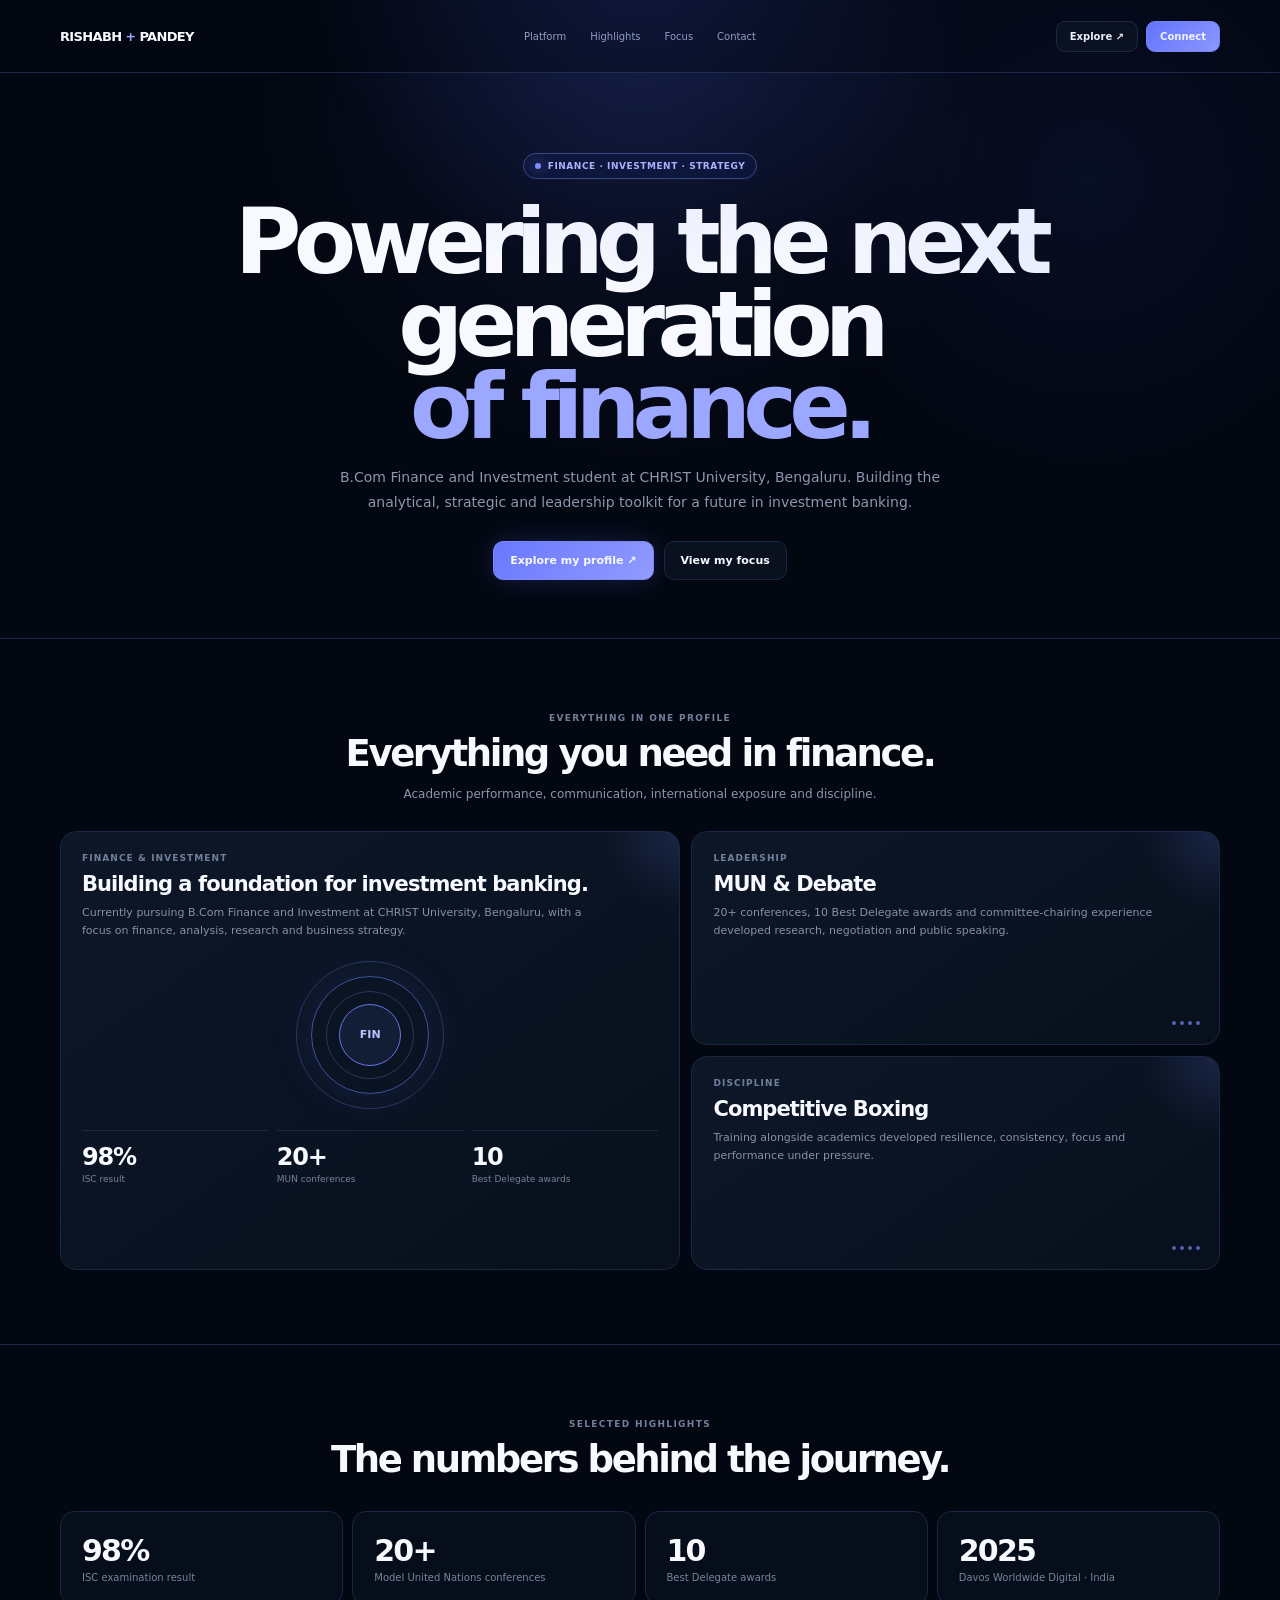
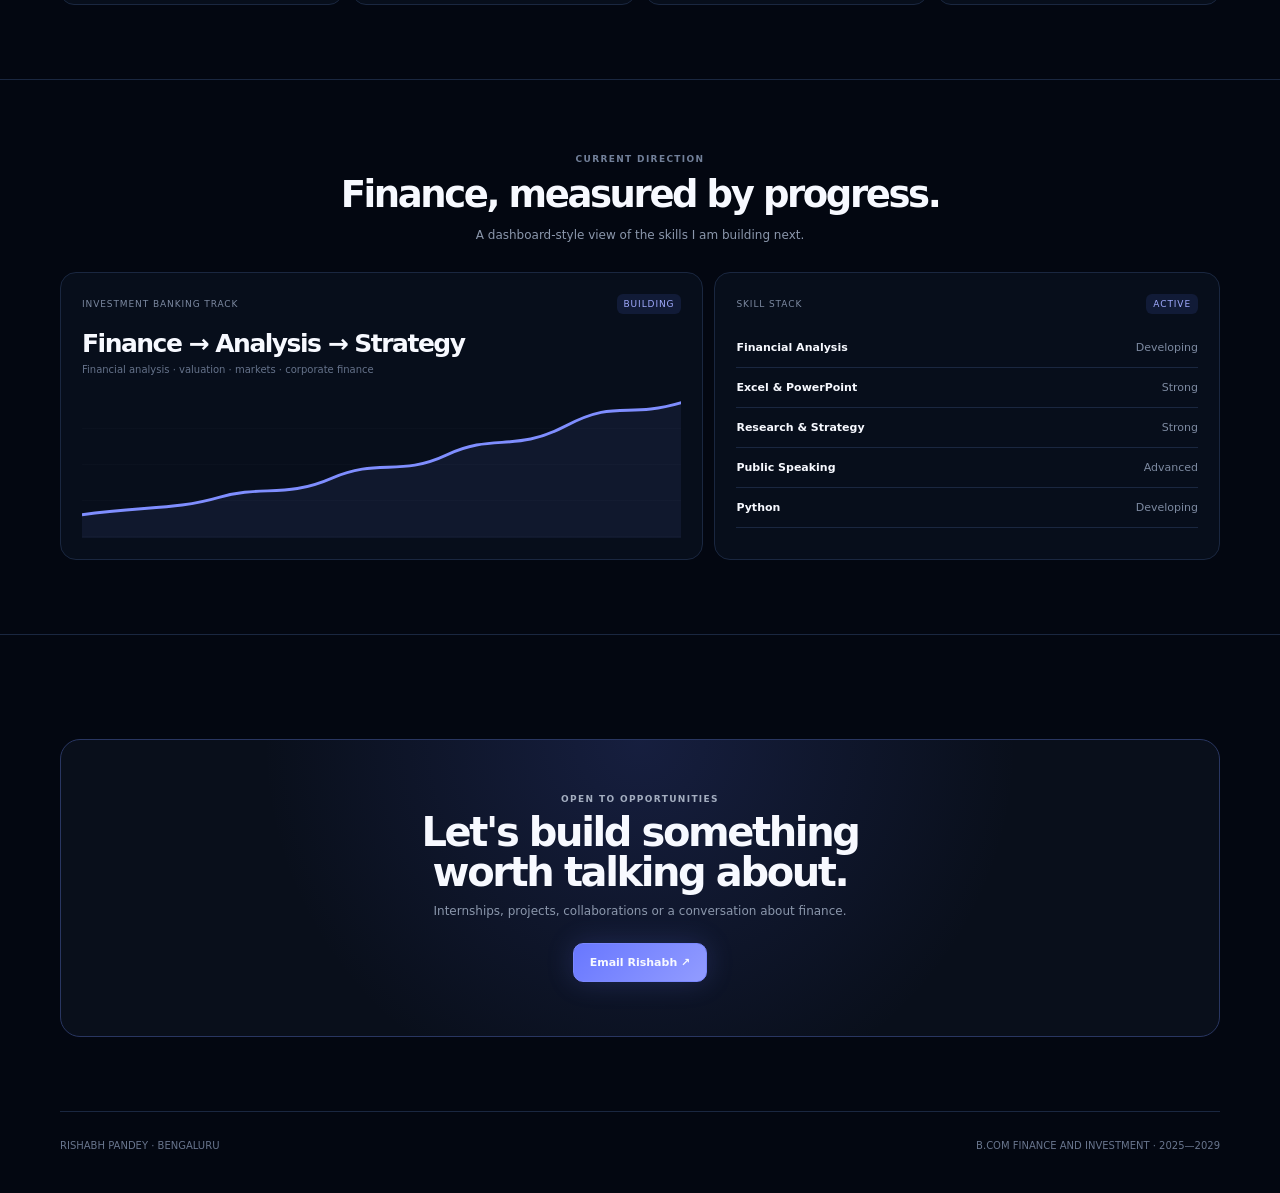
==== commit e4160e70: "Create high fidelity finance bento landing page" ====
--- a/index.html
+++ b/index.html
@@ -1,7 +1 @@
-<!doctype html><html lang="en"><head><meta charset="utf-8"><meta name="viewport" content="width=device-width,initial-scale=1"><title>Rishabh Pandey — Finance & Investment</title><style>:root{--bg:#02050b;--panel:#08111e;--panel2:#0b1526;--text:#f6f8fc;--muted:#8794aa;--line:#18253a;--blue:#7183ff;--blue2:#9aa7ff;--green:#61dda0}*{box-sizing:border-box}html{scroll-behavior:smooth}body{margin:0;background:radial-gradient(circle at 50% 0,rgba(62,82,209,.2),transparent 30%),var(--bg);color:var(--text);font-family:Inter,system-ui,-apple-system,BlinkMacSystemFont,"Segoe UI",sans-serif}a{text-decoration:none;color:inherit}.wrap{width:min(1160px,calc(100% - 40px));margin:auto}header{border-bottom:1px solid var(--line)}nav{height:72px;display:flex;align-items:center;justify-content:space-between}.brand{font-size:13px;font-weight:900;letter-spacing:-.05em}.brand span{color:var(--blue2)}.nav{display:flex;gap:24px;color:#a0acbf;font-size:10px}.nav a:hover{color:#fff}.navcta{padding:9px 13px;border:1px solid var(--line);border-radius:9px;background:#080e18;font-size:10px;font-weight:800}.navcta.primary{background:linear-gradient(135deg,#6977ff,#919bff);border-color:#7987ff}.hero{text-align:center;padding:78px 0 62px}.badge{display:inline-flex;align-items:center;gap:7px;padding:7px 11px;border:1px solid #3a477f;border-radius:999px;background:#0a1230;color:#b2bbff;font-size:9px;font-weight:850;letter-spacing:.06em}.dot{width:6px;height:6px;border-radius:50%;background:#8190ff;box-shadow:0 0 12px #8190ff}h1{max-width:980px;margin:20px auto 17px;font-size:clamp(53px,7vw,90px);line-height:.93;letter-spacing:-.085em}h1 span{color:var(--blue2)}.lead{max-width:640px;margin:auto;color:var(--muted);font-size:14px;line-height:1.75}.actions{display:flex;justify-content:center;gap:10px;margin-top:27px;flex-wrap:wrap}.btn{display:inline-flex;align-items:center;justify-content:center;padding:12px 16px;border:1px solid var(--line);border-radius:10px;background:#09111e;font-size:11px;font-weight:850}.primary{background:linear-gradient(135deg,#6878ff,#929cff);border-color:#7c89ff;box-shadow:0 0 28px rgba(107,123,255,.2)}.btn:focus-visible,.navcta:focus-visible,.nav a:focus-visible{outline:3px solid #abb5ff;outline-offset:3px}.section{padding:76px 0;border-top:1px solid var(--line)}.head{text-align:center}.kicker{font-size:9px;text-transform:uppercase;letter-spacing:.15em;color:#74819a;font-weight:900}.head h2{font-size:38px;letter-spacing:-.065em;margin:9px 0}.sub{font-size:12px;color:var(--muted)}.bento{display:grid;grid-template-columns:1.08fr .92fr;grid-template-rows:1fr 1fr;gap:11px;margin-top:30px}.card{position:relative;overflow:hidden;padding:21px;min-height:214px;border:1px solid var(--line);border-radius:16px;background:linear-gradient(145deg,#0d1728,#07101c)}.card.large{grid-row:span 2;min-height:437px}.card:before{content:"";position:absolute;inset:0;background:radial-gradient(circle at 85% 0,rgba(104,123,255,.13),transparent 32%);pointer-events:none}.label{font-size:9px;text-transform:uppercase;letter-spacing:.12em;color:#73819a;font-weight:900}.card h3{font-size:21px;letter-spacing:-.045em;margin:9px 0 8px}.card p{font-size:11px;line-height:1.62;color:#8390a7;margin:0;max-width:510px}.orbspace{height:190px;display:grid;place-items:center}.orb{width:120px;height:120px;border:1px solid #42529c;border-radius:50%;display:grid;place-items:center;position:relative;box-shadow:0 0 48px rgba(94,111,255,.15)}.orb:before,.orb:after{content:"";position:absolute;border:1px solid #293762;border-radius:50%}.orb:before{inset:13px}.orb:after{inset:-16px}.core{width:63px;height:63px;border-radius:50%;border:1px solid #6575e8;background:#131d35;display:grid;place-items:center;color:#bac3ff;font-size:11px;font-weight:900}.minirow{display:grid;grid-template-columns:repeat(3,1fr);gap:8px}.mini{padding-top:12px;border-top:1px solid var(--line)}.mini strong{font-size:24px;letter-spacing:-.05em}.mini span{display:block;color:#76839a;font-size:9px;margin-top:3px}.micro{display:flex;gap:5px;position:absolute;right:20px;bottom:20px}.micro i{width:4px;height:4px;border-radius:50%;background:#5262ad}.metrics{display:grid;grid-template-columns:repeat(4,1fr);gap:9px;margin-top:30px}.metric{padding:21px;border:1px solid var(--line);border-radius:14px;background:#070e1b}.metric strong{display:block;font-size:30px;letter-spacing:-.06em}.metric span{display:block;color:#77849b;font-size:10px;margin-top:4px}.dash{display:grid;grid-template-columns:1.12fr .88fr;gap:11px;margin-top:30px}.panel{min-height:280px;padding:21px;border:1px solid var(--line);border-radius:16px;background:#070e1b}.paneltop{display:flex;align-items:center;justify-content:space-between;color:#7e8ba2;font-size:9px;text-transform:uppercase;letter-spacing:.1em}.tag{padding:5px 7px;border-radius:6px;background:#111b37;color:#a3adff}.value{font-size:25px;font-weight:900;letter-spacing:-.06em;margin-top:15px}.note{font-size:10px;color:#65738b;margin-top:6px}.chart{height:145px;margin-top:18px;background:repeating-linear-gradient(to bottom,transparent 0,transparent 35px,rgba(148,163,184,.05) 36px)}.chart svg{width:100%;height:100%}.rows{margin-top:14px}.row{display:flex;justify-content:space-between;padding:13px 0;border-bottom:1px solid var(--line);font-size:11px}.row span{color:#7d8aa0}.cta{margin-top:30px;padding:54px 20px;text-align:center;border:1px solid #293660;border-radius:20px;background:radial-gradient(circle at 50% 0,rgba(75,92,205,.2),transparent 59%),#090f1b}.cta h2{font-size:40px;line-height:1;letter-spacing:-.06em;margin:8px 0}.cta p{font-size:12px;color:var(--muted)}.cta .btn{margin-top:13px}footer{padding:28px 0 42px;border-top:1px solid var(--line);color:#68758d;font-size:10px;display:flex;justify-content:space-between}@media(max-width:800px){.nav{display:none}.bento,.metrics,.dash{grid-template-columns:1fr}.card.large{grid-row:auto}.wrap{width:min(1160px,calc(100% - 26px))}.hero{padding-top:62px}h1{font-size:53px}.navright .navcta:not(.primary){display:none}.orbspace{height:150px}}@media(prefers-reduced-motion:reduce){html{scroll-behavior:auto}.btn{transition:none}}</style></head><body><header><div class="wrap"><nav><a class="brand" href="#">RISHABH <span>+</span> PANDEY</a><div class="nav"><a href="#platform">Platform</a><a href="#highlights">Highlights</a><a href="#focus">Focus</a><a href="#contact">Contact</a></div><div class="navright"><a class="navcta" href="#highlights">Explore ↗</a><a class="navcta primary" href="mailto:rishabhoct51@gmail.com">Connect</a></div></nav></div></header><main>
-<section class="hero"><div class="wrap"><div class="badge"><span class="dot"></span> FINANCE · INVESTMENT · STRATEGY</div><h1>Powering the next generation<br><span>of finance.</span></h1><p class="lead">B.Com Finance and Investment student at CHRIST University, Bengaluru. Building the analytical, strategic and leadership toolkit for a future in investment banking.</p><div class="actions"><a class="btn primary" href="#platform">Explore my profile ↗</a><a class="btn" href="#focus">View my focus</a></div></div></section>
-<section class="section" id="platform"><div class="wrap"><div class="head"><div class="kicker">Everything in one profile</div><h2>Everything you need in finance.</h2><p class="sub">Academic performance, communication, international exposure and discipline.</p></div><div class="bento"><article class="card large"><div class="label">Finance & Investment</div><h3>Building a foundation for investment banking.</h3><p>Currently pursuing B.Com Finance and Investment at CHRIST University, Bengaluru, with a focus on finance, analysis, research and business strategy.</p><div class="orbspace"><div class="orb"><div class="core">FIN</div></div></div><div class="minirow"><div class="mini"><strong>98%</strong><span>ISC result</span></div><div class="mini"><strong>20+</strong><span>MUN conferences</span></div><div class="mini"><strong>10</strong><span>Best Delegate awards</span></div></div></article><article class="card"><div class="label">Leadership</div><h3>MUN & Debate</h3><p>20+ conferences, 10 Best Delegate awards and committee-chairing experience developed research, negotiation and public speaking.</p><div class="micro"><i></i><i></i><i></i><i></i></div></article><article class="card"><div class="label">Discipline</div><h3>Competitive Boxing</h3><p>Training alongside academics developed resilience, consistency, focus and performance under pressure.</p><div class="micro"><i></i><i></i><i></i><i></i></div></article></div></div></section>
-<section class="section" id="highlights"><div class="wrap"><div class="head"><div class="kicker">Selected highlights</div><h2>The numbers behind the journey.</h2></div><div class="metrics"><div class="metric"><strong>98%</strong><span>ISC examination result</span></div><div class="metric"><strong>20+</strong><span>Model United Nations conferences</span></div><div class="metric"><strong>10</strong><span>Best Delegate awards</span></div><div class="metric"><strong>2025</strong><span>Davos Worldwide Digital · India</span></div></div></div></section>
-<section class="section" id="focus"><div class="wrap"><div class="head"><div class="kicker">Current direction</div><h2>Finance, measured by progress.</h2><p class="sub">A dashboard-style view of the skills I am building next.</p></div><div class="dash"><div class="panel"><div class="paneltop"><span>Investment banking track</span><span class="tag">BUILDING</span></div><div class="value">Finance → Analysis → Strategy</div><div class="note">Financial analysis · valuation · markets · corporate finance</div><div class="chart"><svg viewBox="0 0 700 150" preserveAspectRatio="none"><path d="M0 126 C80 117 112 121 160 108 S238 109 292 88 S371 87 426 64 S505 62 565 34 S635 27 700 10" fill="none" stroke="#7f8eff" stroke-width="3"/><path d="M0 126 C80 117 112 121 160 108 S238 109 292 88 S371 87 426 64 S505 62 565 34 S635 27 700 10 L700 150 L0 150Z" fill="rgba(127,142,255,.08)"/></svg></div></div><div class="panel"><div class="paneltop"><span>Skill stack</span><span class="tag">ACTIVE</span></div><div class="rows"><div class="row"><b>Financial Analysis</b><span>Developing</span></div><div class="row"><b>Excel & PowerPoint</b><span>Strong</span></div><div class="row"><b>Research & Strategy</b><span>Strong</span></div><div class="row"><b>Public Speaking</b><span>Advanced</span></div><div class="row"><b>Python</b><span>Developing</span></div></div></div></div></div></section>
-<section class="section" id="contact"><div class="wrap"><div class="cta"><div class="kicker" style="color:#a5aec0">Open to opportunities</div><h2>Let's build something<br>worth talking about.</h2><p>Internships, projects, collaborations or a conversation about finance.</p><a class="btn primary" href="mailto:rishabhoct51@gmail.com">Email Rishabh ↗</a></div></div></section>
-</main><footer class="wrap"><span>RISHABH PANDEY · BENGALURU</span><span>B.COM FINANCE AND INVESTMENT · 2025—2029</span></footer></body></html>+<!doctype html><html lang="en"><head><meta charset="utf-8"><meta name="viewport" content="width=device-width,initial-scale=1"><title>Rishabh Pandey — Finance & Investment</title><meta name="description" content="Rishabh Pandey — B.Com Finance and Investment student at CHRIST University, Bengaluru."><style>:root{--bg:#030711;--panel:#0a1322;--panel2:#0e192b;--text:#f7f9ff;--muted:#8b97ac;--line:#1a2740;--blue:#6f80ff;--blue2:#9ca7ff;--green:#63e0a2;--max:1160px}*{box-sizing:border-box}html{scroll-behavior:smooth}body{margin:0;background:#030711;color:var(--text);font-family:Inter,system-ui,-apple-system,BlinkMacSystemFont,"Segoe UI",sans-serif}body:before{content:"";position:fixed;inset:0;pointer-events:none;background:radial-gradient(circle at 50% -6%,rgba(66,87,220,.22),transparent 30%),radial-gradient(circle at 85% 20%,rgba(63,87,230,.09),transparent 25%)}a{color:inherit;text-decoration:none}.wrap{width:min(var(--max),calc(100% - 40px));margin:auto}header{border-bottom:1px solid var(--line)}nav{height:72px;display:grid;grid-template-columns:1fr auto 1fr;align-items:center}.brand{font-size:13px;font-weight:900;letter-spacing:-.05em}.brand span{color:var(--blue2)}.nav{display:flex;gap:24px;color:#9ea9bd;font-size:10px}.nav a:hover{color:#fff}.navright{justify-self:end;display:flex;gap:8px}.navbtn{padding:9px 13px;border:1px solid var(--line);border-radius:9px;background:#080e18;font-size:10px;font-weight:800}.navbtn.primary{background:linear-gradient(135deg,#6576ff,#909aff);border-color:#7886ff}.hero{text-align:center;padding:80px 0 58px;background:radial-gradient(circle at 50% 0,rgba(75,96,220,.12),transparent 45%)}.badge{display:inline-flex;align-items:center;gap:7px;padding:7px 11px;border:1px solid #3a477f;border-radius:999px;background:#0a1230;color:#b2bbff;font-size:9px;font-weight:850;letter-spacing:.06em}.dot{width:6px;height:6px;background:#8190ff;border-radius:50%;box-shadow:0 0 13px #8190ff}h1{max-width:950px;margin:22px auto 16px;font-size:clamp(52px,7.1vw,91px);line-height:.91;letter-spacing:-.085em}h1 span{color:var(--blue2)}.lead{max-width:650px;margin:auto;color:var(--muted);font-size:14px;line-height:1.75}.actions{display:flex;justify-content:center;gap:10px;flex-wrap:wrap;margin-top:27px}.btn{display:inline-flex;align-items:center;justify-content:center;padding:12px 16px;border:1px solid var(--line);border-radius:10px;background:#09111f;font-size:11px;font-weight:850}.btn.primary{background:linear-gradient(135deg,#6877ff,#929cff);border-color:#7b88ff;box-shadow:0 0 28px rgba(107,123,255,.2)}.btn:focus-visible,.navbtn:focus-visible,.nav a:focus-visible{outline:3px solid #aab4ff;outline-offset:3px}.section{padding:74px 0;border-top:1px solid var(--line)}.head{text-align:center}.kicker{font-size:9px;text-transform:uppercase;letter-spacing:.15em;color:#72809a;font-weight:900}.head h2{font-size:37px;letter-spacing:-.065em;margin:9px 0}.sub{font-size:12px;color:var(--muted)}.bento{display:grid;grid-template-columns:1.08fr .92fr;grid-template-rows:1fr 1fr;gap:11px;margin-top:30px}.card{position:relative;overflow:hidden;min-height:214px;padding:21px;border:1px solid var(--line);border-radius:16px;background:linear-gradient(145deg,#0d1728,#07101c)}.card.large{grid-row:span 2;min-height:435px}.card:after{content:"";position:absolute;right:-80px;top:-80px;width:160px;height:160px;border-radius:50%;background:radial-gradient(circle,rgba(108,126,255,.17),transparent 69%)}.label{font-size:9px;text-transform:uppercase;letter-spacing:.12em;color:#71809a;font-weight:900}.card h3{font-size:21px;letter-spacing:-.045em;margin:9px 0 8px}.card p{font-size:11px;line-height:1.62;color:#8491a8;max-width:520px;margin:0}.visual{height:190px;display:grid;place-items:center}.orbit{width:118px;height:118px;border:1px solid #43529d;border-radius:50%;display:grid;place-items:center;position:relative;box-shadow:0 0 45px rgba(96,112,255,.14)}.orbit:before,.orbit:after{content:"";position:absolute;border:1px solid #293762;border-radius:50%}.orbit:before{inset:14px}.orbit:after{inset:-16px}.core{width:62px;height:62px;border:1px solid #6575e8;border-radius:50%;background:#131d35;display:grid;place-items:center;color:#bbc3ff;font-size:11px;font-weight:900}.minirow{display:grid;grid-template-columns:repeat(3,1fr);gap:8px}.mini{border-top:1px solid var(--line);padding-top:12px}.mini strong{font-size:24px;letter-spacing:-.05em}.mini span{display:block;color:#75839a;font-size:9px;margin-top:3px}.dots{position:absolute;right:19px;bottom:19px;display:flex;gap:4px}.dots i{width:4px;height:4px;border-radius:50%;background:#5363ad}.stats{display:grid;grid-template-columns:repeat(4,1fr);gap:9px;margin-top:30px}.stat{padding:21px;border:1px solid var(--line);border-radius:14px;background:#070e1b}.stat strong{display:block;font-size:30px;letter-spacing:-.06em}.stat span{display:block;color:#77849b;font-size:10px;margin-top:4px}.analytics{display:grid;grid-template-columns:1.12fr .88fr;gap:11px;margin-top:30px}.panel{min-height:280px;padding:21px;border:1px solid var(--line);border-radius:16px;background:#070e1b}.paneltop{display:flex;justify-content:space-between;align-items:center;color:#7c89a1;font-size:9px;text-transform:uppercase;letter-spacing:.1em}.tag{padding:5px 7px;background:#111b37;color:#a1abff;border-radius:6px}.value{margin-top:15px;font-size:25px;font-weight:900;letter-spacing:-.06em}.note{font-size:10px;color:#65728a;margin-top:6px}.chart{height:145px;margin-top:18px;background:repeating-linear-gradient(to bottom,transparent 0,transparent 35px,rgba(148,163,184,.05) 36px)}.chart svg{width:100%;height:100%}.rows{margin-top:14px}.row{display:flex;justify-content:space-between;padding:13px 0;border-bottom:1px solid var(--line);font-size:11px}.row span{color:#7d8aa1}.cta{margin-top:30px;padding:54px 20px;text-align:center;border:1px solid #293661;border-radius:20px;background:radial-gradient(circle at 50% 0,rgba(75,93,207,.2),transparent 58%),#090f1b}.cta h2{font-size:40px;line-height:1;letter-spacing:-.06em;margin:8px 0}.cta p{font-size:12px;color:var(--muted)}.cta .btn{margin-top:13px}footer{padding:28px 0 42px;border-top:1px solid var(--line);color:#68758d;font-size:10px;display:flex;justify-content:space-between}@media(max-width:800px){nav{grid-template-columns:1fr auto}.nav{display:none}.bento,.stats,.analytics{grid-template-columns:1fr}.card.large{grid-row:auto}.wrap{width:min(var(--max),calc(100% - 26px))}.hero{padding-top:62px}h1{font-size:53px}.navright .navbtn:first-child{display:none}.visual{height:150px}}@media(prefers-reduced-motion:reduce){html{scroll-behavior:auto}.btn{transition:none}}</style></head><body><header><div class="wrap"><nav><a class="brand" href="#">RISHABH <span>+</span> PANDEY</a><div class="nav"><a href="#platform">Platform</a><a href="#highlights">Highlights</a><a href="#focus">Focus</a><a href="#contact">Contact</a></div><div class="navright"><a class="navbtn" href="#highlights">Explore ↗</a><a class="navbtn primary" href="mailto:rishabhoct51@gmail.com">Connect</a></div></nav></div></header><main><section class="hero"><div class="wrap"><div class="badge"><span class="dot"></span> FINANCE · INVESTMENT · STRATEGY</div><h1>Powering the next generation<br><span>of finance.</span></h1><p class="lead">B.Com Finance and Investment student at CHRIST University, Bengaluru. Building the analytical, strategic and leadership toolkit for a future in investment banking.</p><div class="actions"><a class="btn primary" href="#platform">Explore my profile ↗</a><a class="btn" href="#focus">View my focus</a></div></div></section><section class="section" id="platform"><div class="wrap"><div class="head"><div class="kicker">Everything in one profile</div><h2>Everything you need in finance.</h2><p class="sub">Academic performance, communication, international exposure and discipline.</p></div><div class="bento"><article class="card large"><div class="label">Finance & Investment</div><h3>Building a foundation for investment banking.</h3><p>Currently pursuing B.Com Finance and Investment at CHRIST University, Bengaluru, with a focus on finance, analysis, research and business strategy.</p><div class="visual"><div class="orbit"><div class="core">FIN</div></div></div><div class="minirow"><div class="mini"><strong>98%</strong><span>ISC result</span></div><div class="mini"><strong>20+</strong><span>MUN conferences</span></div><div class="mini"><strong>10</strong><span>Best Delegate awards</span></div></div></article><article class="card"><div class="label">Leadership</div><h3>MUN & Debate</h3><p>20+ conferences, 10 Best Delegate awards and committee-chairing experience developed research, negotiation and public speaking.</p><div class="dots"><i></i><i></i><i></i><i></i></div></article><article class="card"><div class="label">Discipline</div><h3>Competitive Boxing</h3><p>Training alongside academics developed resilience, consistency, focus and performance under pressure.</p><div class="dots"><i></i><i></i><i></i><i></i></div></article></div></div></section><section class="section" id="highlights"><div class="wrap"><div class="head"><div class="kicker">Selected highlights</div><h2>The numbers behind the journey.</h2></div><div class="stats"><div class="stat"><strong>98%</strong><span>ISC examination result</span></div><div class="stat"><strong>20+</strong><span>Model United Nations conferences</span></div><div class="stat"><strong>10</strong><span>Best Delegate awards</span></div><div class="stat"><strong>2025</strong><span>Davos Worldwide Digital · India</span></div></div></div></section><section class="section" id="focus"><div class="wrap"><div class="head"><div class="kicker">Current direction</div><h2>Finance, measured by progress.</h2><p class="sub">A dashboard-style view of the skills I am building next.</p></div><div class="analytics"><div class="panel"><div class="paneltop"><span>Investment banking track</span><span class="tag">BUILDING</span></div><div class="value">Finance → Analysis → Strategy</div><div class="note">Financial analysis · valuation · markets · corporate finance</div><div class="chart"><svg viewBox="0 0 700 150" preserveAspectRatio="none"><path d="M0 126 C70 117 110 121 160 108 S238 109 292 88 S371 87 426 64 S505 62 565 34 S635 27 700 10" fill="none" stroke="#7f8eff" stroke-width="3"/><path d="M0 126 C70 117 110 121 160 108 S238 109 292 88 S371 87 426 64 S505 62 565 34 S635 27 700 10 L700 150 L0 150Z" fill="rgba(127,142,255,.08)"/></svg></div></div><div class="panel"><div class="paneltop"><span>Skill stack</span><span class="tag">ACTIVE</span></div><div class="rows"><div class="row"><b>Financial Analysis</b><span>Developing</span></div><div class="row"><b>Excel & PowerPoint</b><span>Strong</span></div><div class="row"><b>Research & Strategy</b><span>Strong</span></div><div class="row"><b>Public Speaking</b><span>Advanced</span></div><div class="row"><b>Python</b><span>Developing</span></div></div></div></div></div></section><section class="section" id="contact"><div class="wrap"><div class="cta"><div class="kicker" style="color:#a4aec0">Open to opportunities</div><h2>Let's build something<br>worth talking about.</h2><p>Internships, projects, collaborations or a conversation about finance.</p><a class="btn primary" href="mailto:rishabhoct51@gmail.com">Email Rishabh ↗</a></div></div></section></main><footer class="wrap"><span>RISHABH PANDEY · BENGALURU</span><span>B.COM FINANCE AND INVESTMENT · 2025—2029</span></footer></body></html>
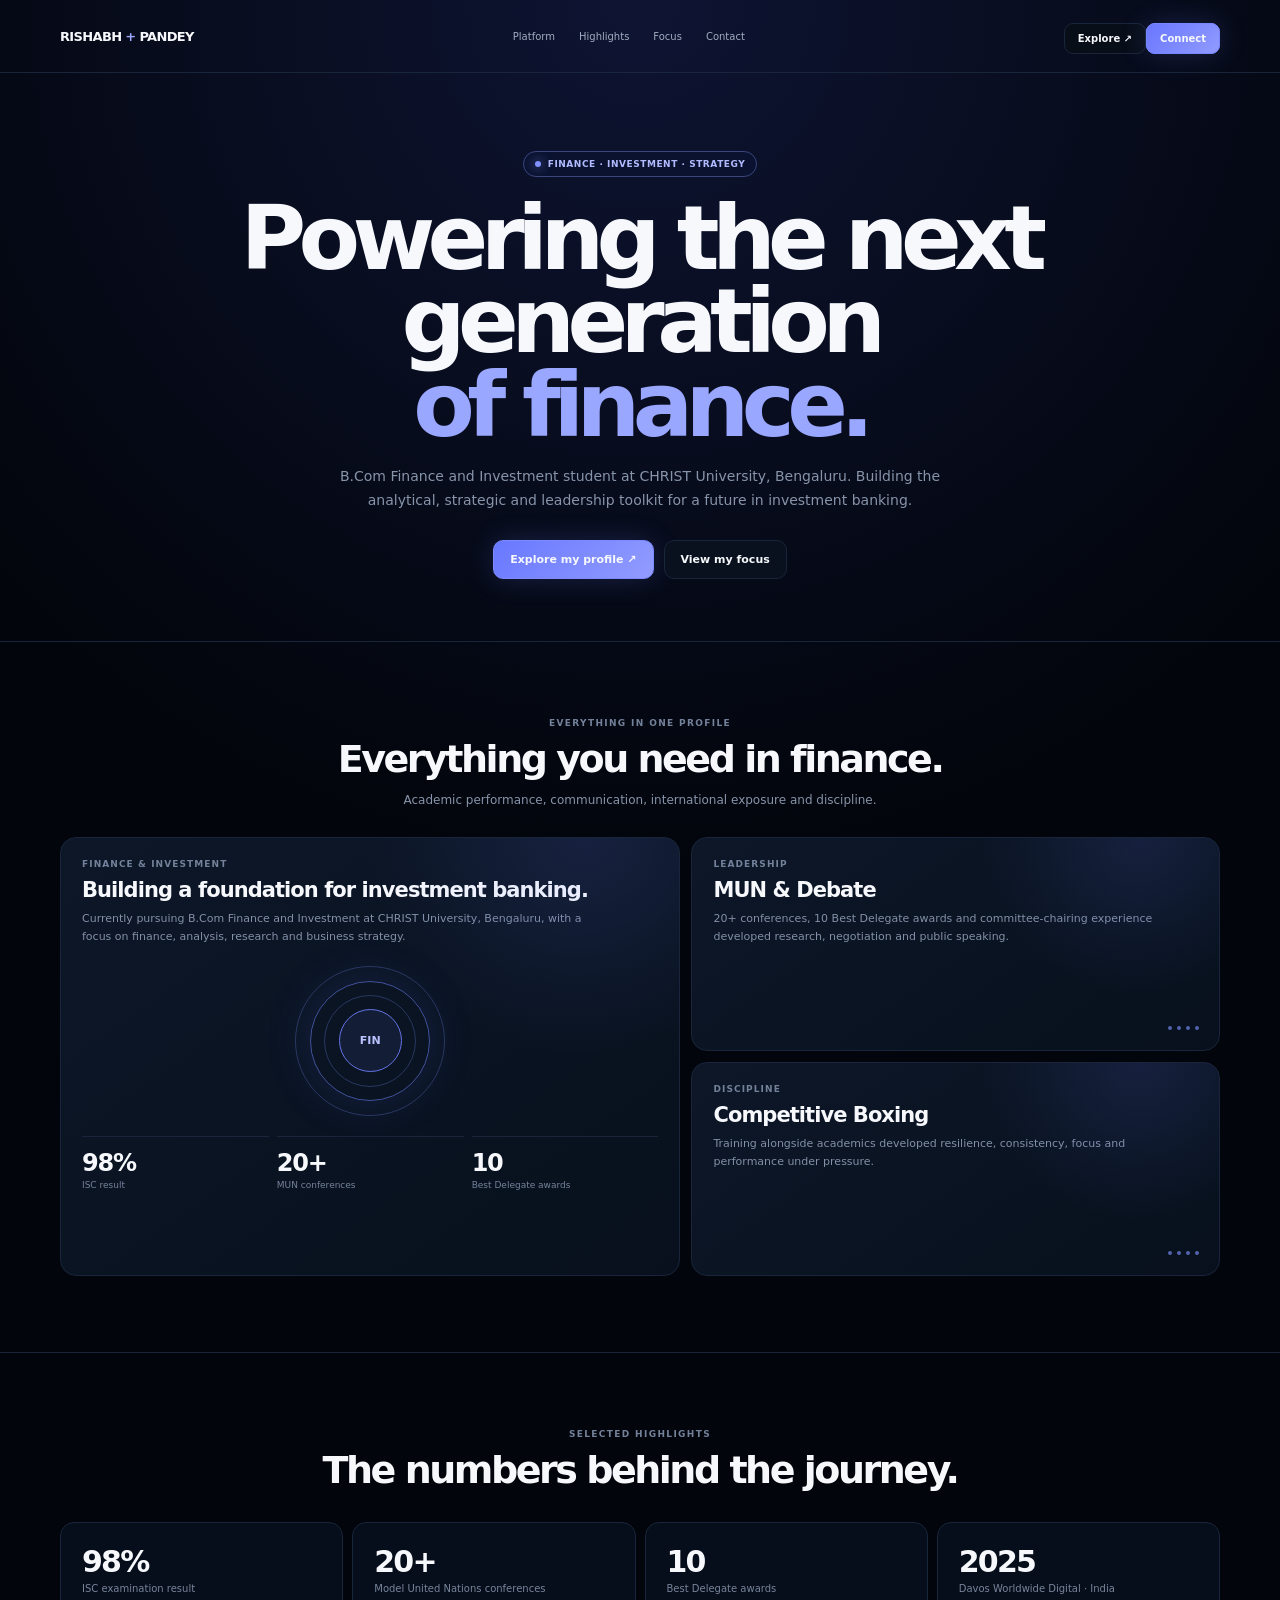
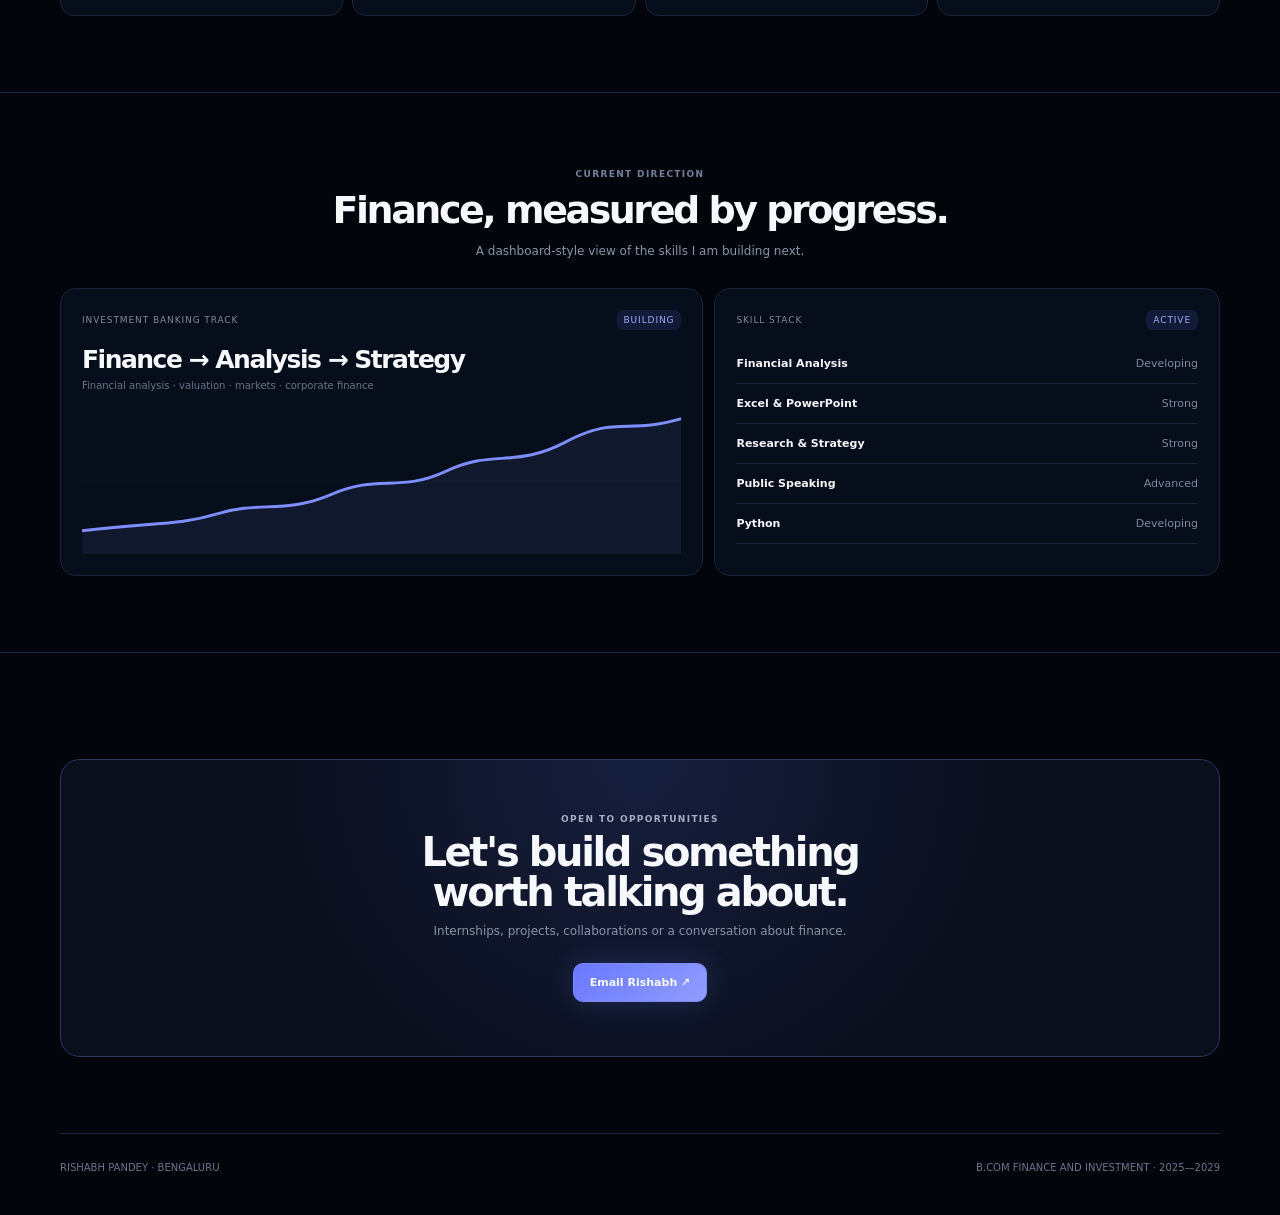
==== commit f168c645: "Publish reference-inspired finance landing page" ====
--- a/index.html
+++ b/index.html
@@ -1 +1,7 @@
-<!doctype html><html lang="en"><head><meta charset="utf-8"><meta name="viewport" content="width=device-width,initial-scale=1"><title>Rishabh Pandey — Finance & Investment</title><meta name="description" content="Rishabh Pandey — B.Com Finance and Investment student at CHRIST University, Bengaluru."><style>:root{--bg:#030711;--panel:#0a1322;--panel2:#0e192b;--text:#f7f9ff;--muted:#8b97ac;--line:#1a2740;--blue:#6f80ff;--blue2:#9ca7ff;--green:#63e0a2;--max:1160px}*{box-sizing:border-box}html{scroll-behavior:smooth}body{margin:0;background:#030711;color:var(--text);font-family:Inter,system-ui,-apple-system,BlinkMacSystemFont,"Segoe UI",sans-serif}body:before{content:"";position:fixed;inset:0;pointer-events:none;background:radial-gradient(circle at 50% -6%,rgba(66,87,220,.22),transparent 30%),radial-gradient(circle at 85% 20%,rgba(63,87,230,.09),transparent 25%)}a{color:inherit;text-decoration:none}.wrap{width:min(var(--max),calc(100% - 40px));margin:auto}header{border-bottom:1px solid var(--line)}nav{height:72px;display:grid;grid-template-columns:1fr auto 1fr;align-items:center}.brand{font-size:13px;font-weight:900;letter-spacing:-.05em}.brand span{color:var(--blue2)}.nav{display:flex;gap:24px;color:#9ea9bd;font-size:10px}.nav a:hover{color:#fff}.navright{justify-self:end;display:flex;gap:8px}.navbtn{padding:9px 13px;border:1px solid var(--line);border-radius:9px;background:#080e18;font-size:10px;font-weight:800}.navbtn.primary{background:linear-gradient(135deg,#6576ff,#909aff);border-color:#7886ff}.hero{text-align:center;padding:80px 0 58px;background:radial-gradient(circle at 50% 0,rgba(75,96,220,.12),transparent 45%)}.badge{display:inline-flex;align-items:center;gap:7px;padding:7px 11px;border:1px solid #3a477f;border-radius:999px;background:#0a1230;color:#b2bbff;font-size:9px;font-weight:850;letter-spacing:.06em}.dot{width:6px;height:6px;background:#8190ff;border-radius:50%;box-shadow:0 0 13px #8190ff}h1{max-width:950px;margin:22px auto 16px;font-size:clamp(52px,7.1vw,91px);line-height:.91;letter-spacing:-.085em}h1 span{color:var(--blue2)}.lead{max-width:650px;margin:auto;color:var(--muted);font-size:14px;line-height:1.75}.actions{display:flex;justify-content:center;gap:10px;flex-wrap:wrap;margin-top:27px}.btn{display:inline-flex;align-items:center;justify-content:center;padding:12px 16px;border:1px solid var(--line);border-radius:10px;background:#09111f;font-size:11px;font-weight:850}.btn.primary{background:linear-gradient(135deg,#6877ff,#929cff);border-color:#7b88ff;box-shadow:0 0 28px rgba(107,123,255,.2)}.btn:focus-visible,.navbtn:focus-visible,.nav a:focus-visible{outline:3px solid #aab4ff;outline-offset:3px}.section{padding:74px 0;border-top:1px solid var(--line)}.head{text-align:center}.kicker{font-size:9px;text-transform:uppercase;letter-spacing:.15em;color:#72809a;font-weight:900}.head h2{font-size:37px;letter-spacing:-.065em;margin:9px 0}.sub{font-size:12px;color:var(--muted)}.bento{display:grid;grid-template-columns:1.08fr .92fr;grid-template-rows:1fr 1fr;gap:11px;margin-top:30px}.card{position:relative;overflow:hidden;min-height:214px;padding:21px;border:1px solid var(--line);border-radius:16px;background:linear-gradient(145deg,#0d1728,#07101c)}.card.large{grid-row:span 2;min-height:435px}.card:after{content:"";position:absolute;right:-80px;top:-80px;width:160px;height:160px;border-radius:50%;background:radial-gradient(circle,rgba(108,126,255,.17),transparent 69%)}.label{font-size:9px;text-transform:uppercase;letter-spacing:.12em;color:#71809a;font-weight:900}.card h3{font-size:21px;letter-spacing:-.045em;margin:9px 0 8px}.card p{font-size:11px;line-height:1.62;color:#8491a8;max-width:520px;margin:0}.visual{height:190px;display:grid;place-items:center}.orbit{width:118px;height:118px;border:1px solid #43529d;border-radius:50%;display:grid;place-items:center;position:relative;box-shadow:0 0 45px rgba(96,112,255,.14)}.orbit:before,.orbit:after{content:"";position:absolute;border:1px solid #293762;border-radius:50%}.orbit:before{inset:14px}.orbit:after{inset:-16px}.core{width:62px;height:62px;border:1px solid #6575e8;border-radius:50%;background:#131d35;display:grid;place-items:center;color:#bbc3ff;font-size:11px;font-weight:900}.minirow{display:grid;grid-template-columns:repeat(3,1fr);gap:8px}.mini{border-top:1px solid var(--line);padding-top:12px}.mini strong{font-size:24px;letter-spacing:-.05em}.mini span{display:block;color:#75839a;font-size:9px;margin-top:3px}.dots{position:absolute;right:19px;bottom:19px;display:flex;gap:4px}.dots i{width:4px;height:4px;border-radius:50%;background:#5363ad}.stats{display:grid;grid-template-columns:repeat(4,1fr);gap:9px;margin-top:30px}.stat{padding:21px;border:1px solid var(--line);border-radius:14px;background:#070e1b}.stat strong{display:block;font-size:30px;letter-spacing:-.06em}.stat span{display:block;color:#77849b;font-size:10px;margin-top:4px}.analytics{display:grid;grid-template-columns:1.12fr .88fr;gap:11px;margin-top:30px}.panel{min-height:280px;padding:21px;border:1px solid var(--line);border-radius:16px;background:#070e1b}.paneltop{display:flex;justify-content:space-between;align-items:center;color:#7c89a1;font-size:9px;text-transform:uppercase;letter-spacing:.1em}.tag{padding:5px 7px;background:#111b37;color:#a1abff;border-radius:6px}.value{margin-top:15px;font-size:25px;font-weight:900;letter-spacing:-.06em}.note{font-size:10px;color:#65728a;margin-top:6px}.chart{height:145px;margin-top:18px;background:repeating-linear-gradient(to bottom,transparent 0,transparent 35px,rgba(148,163,184,.05) 36px)}.chart svg{width:100%;height:100%}.rows{margin-top:14px}.row{display:flex;justify-content:space-between;padding:13px 0;border-bottom:1px solid var(--line);font-size:11px}.row span{color:#7d8aa1}.cta{margin-top:30px;padding:54px 20px;text-align:center;border:1px solid #293661;border-radius:20px;background:radial-gradient(circle at 50% 0,rgba(75,93,207,.2),transparent 58%),#090f1b}.cta h2{font-size:40px;line-height:1;letter-spacing:-.06em;margin:8px 0}.cta p{font-size:12px;color:var(--muted)}.cta .btn{margin-top:13px}footer{padding:28px 0 42px;border-top:1px solid var(--line);color:#68758d;font-size:10px;display:flex;justify-content:space-between}@media(max-width:800px){nav{grid-template-columns:1fr auto}.nav{display:none}.bento,.stats,.analytics{grid-template-columns:1fr}.card.large{grid-row:auto}.wrap{width:min(var(--max),calc(100% - 26px))}.hero{padding-top:62px}h1{font-size:53px}.navright .navbtn:first-child{display:none}.visual{height:150px}}@media(prefers-reduced-motion:reduce){html{scroll-behavior:auto}.btn{transition:none}}</style></head><body><header><div class="wrap"><nav><a class="brand" href="#">RISHABH <span>+</span> PANDEY</a><div class="nav"><a href="#platform">Platform</a><a href="#highlights">Highlights</a><a href="#focus">Focus</a><a href="#contact">Contact</a></div><div class="navright"><a class="navbtn" href="#highlights">Explore ↗</a><a class="navbtn primary" href="mailto:rishabhoct51@gmail.com">Connect</a></div></nav></div></header><main><section class="hero"><div class="wrap"><div class="badge"><span class="dot"></span> FINANCE · INVESTMENT · STRATEGY</div><h1>Powering the next generation<br><span>of finance.</span></h1><p class="lead">B.Com Finance and Investment student at CHRIST University, Bengaluru. Building the analytical, strategic and leadership toolkit for a future in investment banking.</p><div class="actions"><a class="btn primary" href="#platform">Explore my profile ↗</a><a class="btn" href="#focus">View my focus</a></div></div></section><section class="section" id="platform"><div class="wrap"><div class="head"><div class="kicker">Everything in one profile</div><h2>Everything you need in finance.</h2><p class="sub">Academic performance, communication, international exposure and discipline.</p></div><div class="bento"><article class="card large"><div class="label">Finance & Investment</div><h3>Building a foundation for investment banking.</h3><p>Currently pursuing B.Com Finance and Investment at CHRIST University, Bengaluru, with a focus on finance, analysis, research and business strategy.</p><div class="visual"><div class="orbit"><div class="core">FIN</div></div></div><div class="minirow"><div class="mini"><strong>98%</strong><span>ISC result</span></div><div class="mini"><strong>20+</strong><span>MUN conferences</span></div><div class="mini"><strong>10</strong><span>Best Delegate awards</span></div></div></article><article class="card"><div class="label">Leadership</div><h3>MUN & Debate</h3><p>20+ conferences, 10 Best Delegate awards and committee-chairing experience developed research, negotiation and public speaking.</p><div class="dots"><i></i><i></i><i></i><i></i></div></article><article class="card"><div class="label">Discipline</div><h3>Competitive Boxing</h3><p>Training alongside academics developed resilience, consistency, focus and performance under pressure.</p><div class="dots"><i></i><i></i><i></i><i></i></div></article></div></div></section><section class="section" id="highlights"><div class="wrap"><div class="head"><div class="kicker">Selected highlights</div><h2>The numbers behind the journey.</h2></div><div class="stats"><div class="stat"><strong>98%</strong><span>ISC examination result</span></div><div class="stat"><strong>20+</strong><span>Model United Nations conferences</span></div><div class="stat"><strong>10</strong><span>Best Delegate awards</span></div><div class="stat"><strong>2025</strong><span>Davos Worldwide Digital · India</span></div></div></div></section><section class="section" id="focus"><div class="wrap"><div class="head"><div class="kicker">Current direction</div><h2>Finance, measured by progress.</h2><p class="sub">A dashboard-style view of the skills I am building next.</p></div><div class="analytics"><div class="panel"><div class="paneltop"><span>Investment banking track</span><span class="tag">BUILDING</span></div><div class="value">Finance → Analysis → Strategy</div><div class="note">Financial analysis · valuation · markets · corporate finance</div><div class="chart"><svg viewBox="0 0 700 150" preserveAspectRatio="none"><path d="M0 126 C70 117 110 121 160 108 S238 109 292 88 S371 87 426 64 S505 62 565 34 S635 27 700 10" fill="none" stroke="#7f8eff" stroke-width="3"/><path d="M0 126 C70 117 110 121 160 108 S238 109 292 88 S371 87 426 64 S505 62 565 34 S635 27 700 10 L700 150 L0 150Z" fill="rgba(127,142,255,.08)"/></svg></div></div><div class="panel"><div class="paneltop"><span>Skill stack</span><span class="tag">ACTIVE</span></div><div class="rows"><div class="row"><b>Financial Analysis</b><span>Developing</span></div><div class="row"><b>Excel & PowerPoint</b><span>Strong</span></div><div class="row"><b>Research & Strategy</b><span>Strong</span></div><div class="row"><b>Public Speaking</b><span>Advanced</span></div><div class="row"><b>Python</b><span>Developing</span></div></div></div></div></div></section><section class="section" id="contact"><div class="wrap"><div class="cta"><div class="kicker" style="color:#a4aec0">Open to opportunities</div><h2>Let's build something<br>worth talking about.</h2><p>Internships, projects, collaborations or a conversation about finance.</p><a class="btn primary" href="mailto:rishabhoct51@gmail.com">Email Rishabh ↗</a></div></div></section></main><footer class="wrap"><span>RISHABH PANDEY · BENGALURU</span><span>B.COM FINANCE AND INVESTMENT · 2025—2029</span></footer></body></html>+<!doctype html><html lang="en"><head><meta charset="utf-8"><meta name="viewport" content="width=device-width,initial-scale=1"><title>Rishabh Pandey — Finance & Investment</title><style>:root{--bg:#02050b;--panel:#08111e;--panel2:#0b1526;--text:#f6f8fc;--muted:#8794aa;--line:#18253a;--blue:#7183ff;--blue2:#9aa7ff;--green:#61dda0}*{box-sizing:border-box}html{scroll-behavior:smooth}body{margin:0;background:radial-gradient(circle at 50% 0,rgba(62,82,209,.2),transparent 30%),var(--bg);color:var(--text);font-family:Inter,system-ui,-apple-system,BlinkMacSystemFont,"Segoe UI",sans-serif}a{text-decoration:none;color:inherit}.wrap{width:min(1160px,calc(100% - 40px));margin:auto}header{border-bottom:1px solid var(--line)}nav{height:72px;display:flex;align-items:center;justify-content:space-between}.brand{font-size:13px;font-weight:900;letter-spacing:-.05em}.brand span{color:var(--blue2)}.nav{display:flex;gap:24px;color:#a0acbf;font-size:10px}.nav a:hover{color:#fff}.navcta{padding:9px 13px;border:1px solid var(--line);border-radius:9px;background:#080e18;font-size:10px;font-weight:800}.navcta.primary{background:linear-gradient(135deg,#6977ff,#919bff);border-color:#7987ff}.hero{text-align:center;padding:78px 0 62px}.badge{display:inline-flex;align-items:center;gap:7px;padding:7px 11px;border:1px solid #3a477f;border-radius:999px;background:#0a1230;color:#b2bbff;font-size:9px;font-weight:850;letter-spacing:.06em}.dot{width:6px;height:6px;border-radius:50%;background:#8190ff;box-shadow:0 0 12px #8190ff}h1{max-width:980px;margin:20px auto 17px;font-size:clamp(53px,7vw,90px);line-height:.93;letter-spacing:-.085em}h1 span{color:var(--blue2)}.lead{max-width:640px;margin:auto;color:var(--muted);font-size:14px;line-height:1.75}.actions{display:flex;justify-content:center;gap:10px;margin-top:27px;flex-wrap:wrap}.btn{display:inline-flex;align-items:center;justify-content:center;padding:12px 16px;border:1px solid var(--line);border-radius:10px;background:#09111e;font-size:11px;font-weight:850}.primary{background:linear-gradient(135deg,#6878ff,#929cff);border-color:#7c89ff;box-shadow:0 0 28px rgba(107,123,255,.2)}.btn:focus-visible,.navcta:focus-visible,.nav a:focus-visible{outline:3px solid #abb5ff;outline-offset:3px}.section{padding:76px 0;border-top:1px solid var(--line)}.head{text-align:center}.kicker{font-size:9px;text-transform:uppercase;letter-spacing:.15em;color:#74819a;font-weight:900}.head h2{font-size:38px;letter-spacing:-.065em;margin:9px 0}.sub{font-size:12px;color:var(--muted)}.bento{display:grid;grid-template-columns:1.08fr .92fr;grid-template-rows:1fr 1fr;gap:11px;margin-top:30px}.card{position:relative;overflow:hidden;padding:21px;min-height:214px;border:1px solid var(--line);border-radius:16px;background:linear-gradient(145deg,#0d1728,#07101c)}.card.large{grid-row:span 2;min-height:437px}.card:before{content:"";position:absolute;inset:0;background:radial-gradient(circle at 85% 0,rgba(104,123,255,.13),transparent 32%);pointer-events:none}.label{font-size:9px;text-transform:uppercase;letter-spacing:.12em;color:#73819a;font-weight:900}.card h3{font-size:21px;letter-spacing:-.045em;margin:9px 0 8px}.card p{font-size:11px;line-height:1.62;color:#8390a7;margin:0;max-width:510px}.orbspace{height:190px;display:grid;place-items:center}.orb{width:120px;height:120px;border:1px solid #42529c;border-radius:50%;display:grid;place-items:center;position:relative;box-shadow:0 0 48px rgba(94,111,255,.15)}.orb:before,.orb:after{content:"";position:absolute;border:1px solid #293762;border-radius:50%}.orb:before{inset:13px}.orb:after{inset:-16px}.core{width:63px;height:63px;border-radius:50%;border:1px solid #6575e8;background:#131d35;display:grid;place-items:center;color:#bac3ff;font-size:11px;font-weight:900}.minirow{display:grid;grid-template-columns:repeat(3,1fr);gap:8px}.mini{padding-top:12px;border-top:1px solid var(--line)}.mini strong{font-size:24px;letter-spacing:-.05em}.mini span{display:block;color:#76839a;font-size:9px;margin-top:3px}.micro{display:flex;gap:5px;position:absolute;right:20px;bottom:20px}.micro i{width:4px;height:4px;border-radius:50%;background:#5262ad}.metrics{display:grid;grid-template-columns:repeat(4,1fr);gap:9px;margin-top:30px}.metric{padding:21px;border:1px solid var(--line);border-radius:14px;background:#070e1b}.metric strong{display:block;font-size:30px;letter-spacing:-.06em}.metric span{display:block;color:#77849b;font-size:10px;margin-top:4px}.dash{display:grid;grid-template-columns:1.12fr .88fr;gap:11px;margin-top:30px}.panel{min-height:280px;padding:21px;border:1px solid var(--line);border-radius:16px;background:#070e1b}.paneltop{display:flex;align-items:center;justify-content:space-between;color:#7e8ba2;font-size:9px;text-transform:uppercase;letter-spacing:.1em}.tag{padding:5px 7px;border-radius:6px;background:#111b37;color:#a3adff}.value{font-size:25px;font-weight:900;letter-spacing:-.06em;margin-top:15px}.note{font-size:10px;color:#65738b;margin-top:6px}.chart{height:145px;margin-top:18px;background:repeating-linear-gradient(to bottom,transparent 0,transparent 35px,rgba(148,163,184,.05) 36px)}.chart svg{width:100%;height:100%}.rows{margin-top:14px}.row{display:flex;justify-content:space-between;padding:13px 0;border-bottom:1px solid var(--line);font-size:11px}.row span{color:#7d8aa0}.cta{margin-top:30px;padding:54px 20px;text-align:center;border:1px solid #293660;border-radius:20px;background:radial-gradient(circle at 50% 0,rgba(75,92,205,.2),transparent 59%),#090f1b}.cta h2{font-size:40px;line-height:1;letter-spacing:-.06em;margin:8px 0}.cta p{font-size:12px;color:var(--muted)}.cta .btn{margin-top:13px}footer{padding:28px 0 42px;border-top:1px solid var(--line);color:#68758d;font-size:10px;display:flex;justify-content:space-between}@media(max-width:800px){.nav{display:none}.bento,.metrics,.dash{grid-template-columns:1fr}.card.large{grid-row:auto}.wrap{width:min(1160px,calc(100% - 26px))}.hero{padding-top:62px}h1{font-size:53px}.navright .navcta:not(.primary){display:none}.orbspace{height:150px}}@media(prefers-reduced-motion:reduce){html{scroll-behavior:auto}.btn{transition:none}}</style></head><body><header><div class="wrap"><nav><a class="brand" href="#">RISHABH <span>+</span> PANDEY</a><div class="nav"><a href="#platform">Platform</a><a href="#highlights">Highlights</a><a href="#focus">Focus</a><a href="#contact">Contact</a></div><div class="navright"><a class="navcta" href="#highlights">Explore ↗</a><a class="navcta primary" href="mailto:rishabhoct51@gmail.com">Connect</a></div></nav></div></header><main>
+<section class="hero"><div class="wrap"><div class="badge"><span class="dot"></span> FINANCE · INVESTMENT · STRATEGY</div><h1>Powering the next generation<br><span>of finance.</span></h1><p class="lead">B.Com Finance and Investment student at CHRIST University, Bengaluru. Building the analytical, strategic and leadership toolkit for a future in investment banking.</p><div class="actions"><a class="btn primary" href="#platform">Explore my profile ↗</a><a class="btn" href="#focus">View my focus</a></div></div></section>
+<section class="section" id="platform"><div class="wrap"><div class="head"><div class="kicker">Everything in one profile</div><h2>Everything you need in finance.</h2><p class="sub">Academic performance, communication, international exposure and discipline.</p></div><div class="bento"><article class="card large"><div class="label">Finance & Investment</div><h3>Building a foundation for investment banking.</h3><p>Currently pursuing B.Com Finance and Investment at CHRIST University, Bengaluru, with a focus on finance, analysis, research and business strategy.</p><div class="orbspace"><div class="orb"><div class="core">FIN</div></div></div><div class="minirow"><div class="mini"><strong>98%</strong><span>ISC result</span></div><div class="mini"><strong>20+</strong><span>MUN conferences</span></div><div class="mini"><strong>10</strong><span>Best Delegate awards</span></div></div></article><article class="card"><div class="label">Leadership</div><h3>MUN & Debate</h3><p>20+ conferences, 10 Best Delegate awards and committee-chairing experience developed research, negotiation and public speaking.</p><div class="micro"><i></i><i></i><i></i><i></i></div></article><article class="card"><div class="label">Discipline</div><h3>Competitive Boxing</h3><p>Training alongside academics developed resilience, consistency, focus and performance under pressure.</p><div class="micro"><i></i><i></i><i></i><i></i></div></article></div></div></section>
+<section class="section" id="highlights"><div class="wrap"><div class="head"><div class="kicker">Selected highlights</div><h2>The numbers behind the journey.</h2></div><div class="metrics"><div class="metric"><strong>98%</strong><span>ISC examination result</span></div><div class="metric"><strong>20+</strong><span>Model United Nations conferences</span></div><div class="metric"><strong>10</strong><span>Best Delegate awards</span></div><div class="metric"><strong>2025</strong><span>Davos Worldwide Digital · India</span></div></div></div></section>
+<section class="section" id="focus"><div class="wrap"><div class="head"><div class="kicker">Current direction</div><h2>Finance, measured by progress.</h2><p class="sub">A dashboard-style view of the skills I am building next.</p></div><div class="dash"><div class="panel"><div class="paneltop"><span>Investment banking track</span><span class="tag">BUILDING</span></div><div class="value">Finance → Analysis → Strategy</div><div class="note">Financial analysis · valuation · markets · corporate finance</div><div class="chart"><svg viewBox="0 0 700 150" preserveAspectRatio="none"><path d="M0 126 C80 117 112 121 160 108 S238 109 292 88 S371 87 426 64 S505 62 565 34 S635 27 700 10" fill="none" stroke="#7f8eff" stroke-width="3"/><path d="M0 126 C80 117 112 121 160 108 S238 109 292 88 S371 87 426 64 S505 62 565 34 S635 27 700 10 L700 150 L0 150Z" fill="rgba(127,142,255,.08)"/></svg></div></div><div class="panel"><div class="paneltop"><span>Skill stack</span><span class="tag">ACTIVE</span></div><div class="rows"><div class="row"><b>Financial Analysis</b><span>Developing</span></div><div class="row"><b>Excel & PowerPoint</b><span>Strong</span></div><div class="row"><b>Research & Strategy</b><span>Strong</span></div><div class="row"><b>Public Speaking</b><span>Advanced</span></div><div class="row"><b>Python</b><span>Developing</span></div></div></div></div></div></section>
+<section class="section" id="contact"><div class="wrap"><div class="cta"><div class="kicker" style="color:#a5aec0">Open to opportunities</div><h2>Let's build something<br>worth talking about.</h2><p>Internships, projects, collaborations or a conversation about finance.</p><a class="btn primary" href="mailto:rishabhoct51@gmail.com">Email Rishabh ↗</a></div></div></section>
+</main><footer class="wrap"><span>RISHABH PANDEY · BENGALURU</span><span>B.COM FINANCE AND INVESTMENT · 2025—2029</span></footer></body></html>
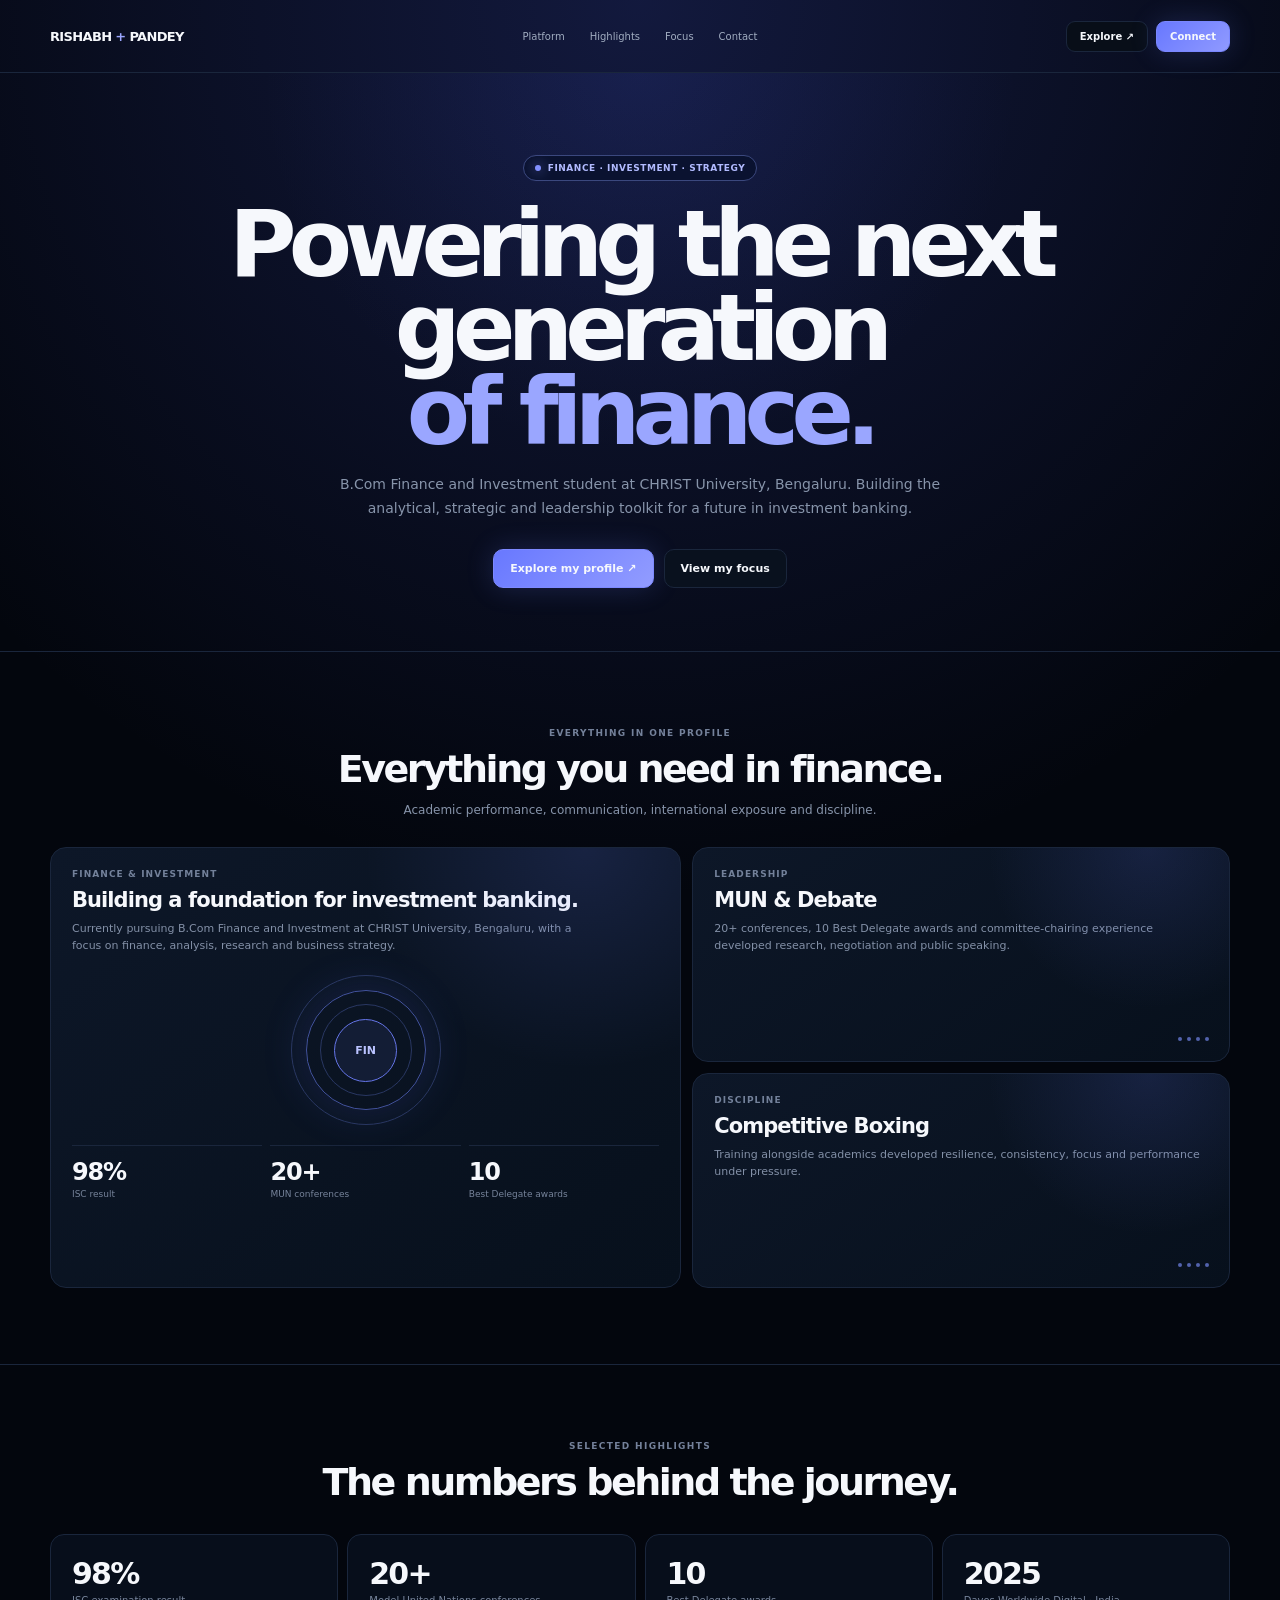
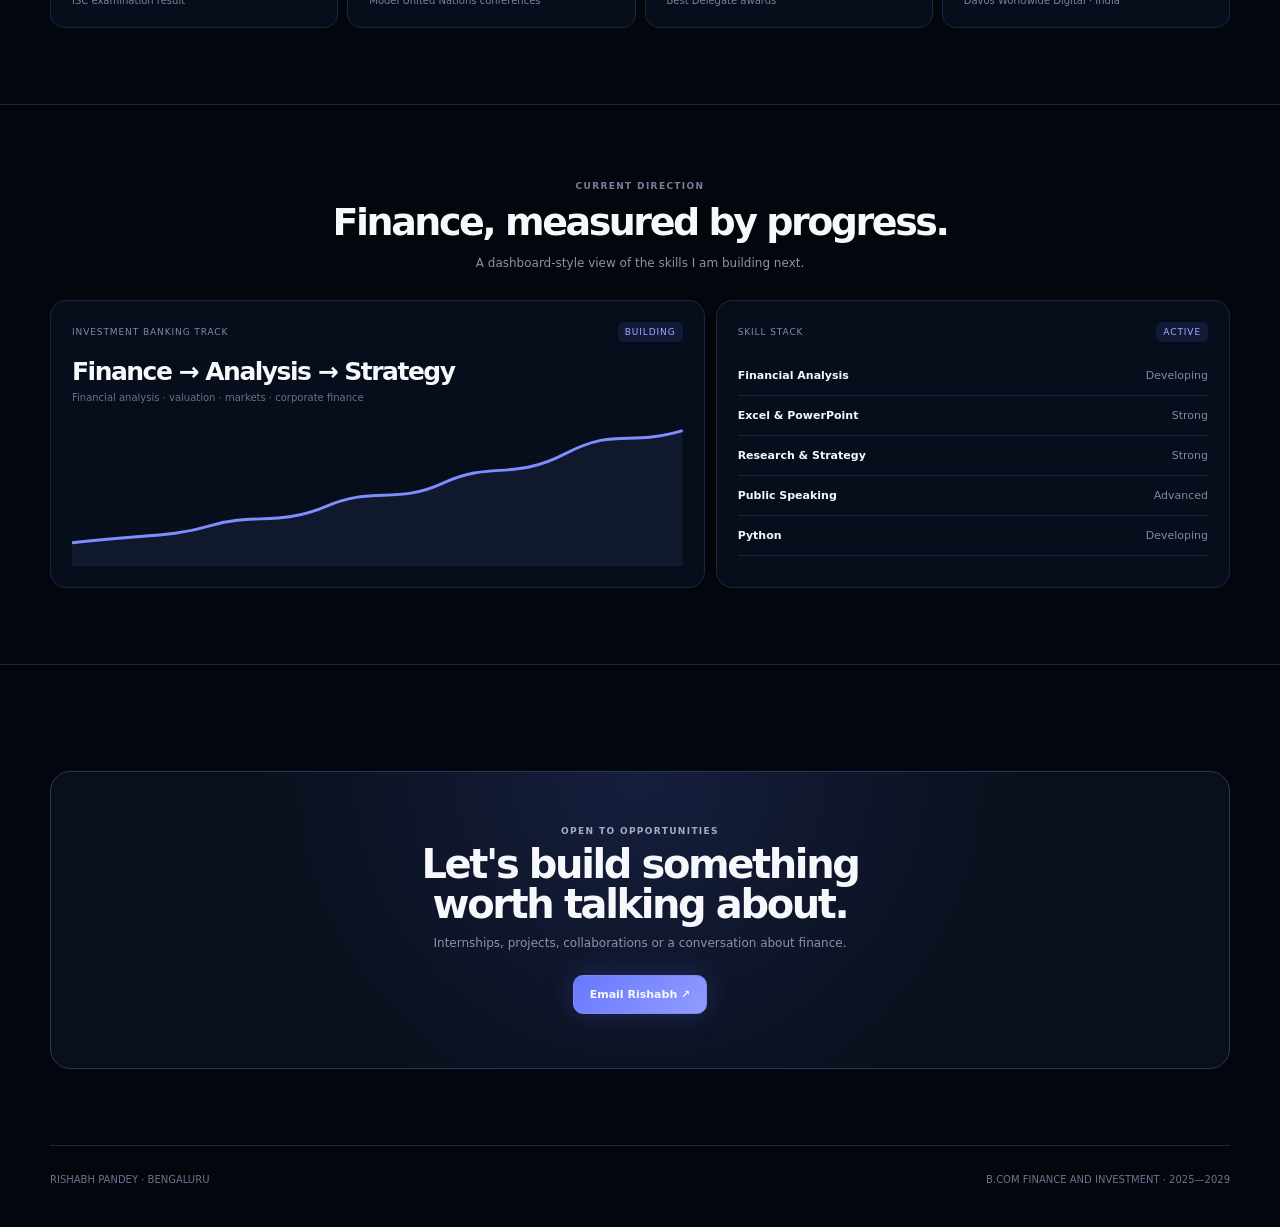
==== commit 0ded3bf8: "Create high fidelity crypto finance landing page" ====
--- a/index.html
+++ b/index.html
@@ -1,7 +1 @@
-<!doctype html><html lang="en"><head><meta charset="utf-8"><meta name="viewport" content="width=device-width,initial-scale=1"><title>Rishabh Pandey — Finance & Investment</title><style>:root{--bg:#02050b;--panel:#08111e;--panel2:#0b1526;--text:#f6f8fc;--muted:#8794aa;--line:#18253a;--blue:#7183ff;--blue2:#9aa7ff;--green:#61dda0}*{box-sizing:border-box}html{scroll-behavior:smooth}body{margin:0;background:radial-gradient(circle at 50% 0,rgba(62,82,209,.2),transparent 30%),var(--bg);color:var(--text);font-family:Inter,system-ui,-apple-system,BlinkMacSystemFont,"Segoe UI",sans-serif}a{text-decoration:none;color:inherit}.wrap{width:min(1160px,calc(100% - 40px));margin:auto}header{border-bottom:1px solid var(--line)}nav{height:72px;display:flex;align-items:center;justify-content:space-between}.brand{font-size:13px;font-weight:900;letter-spacing:-.05em}.brand span{color:var(--blue2)}.nav{display:flex;gap:24px;color:#a0acbf;font-size:10px}.nav a:hover{color:#fff}.navcta{padding:9px 13px;border:1px solid var(--line);border-radius:9px;background:#080e18;font-size:10px;font-weight:800}.navcta.primary{background:linear-gradient(135deg,#6977ff,#919bff);border-color:#7987ff}.hero{text-align:center;padding:78px 0 62px}.badge{display:inline-flex;align-items:center;gap:7px;padding:7px 11px;border:1px solid #3a477f;border-radius:999px;background:#0a1230;color:#b2bbff;font-size:9px;font-weight:850;letter-spacing:.06em}.dot{width:6px;height:6px;border-radius:50%;background:#8190ff;box-shadow:0 0 12px #8190ff}h1{max-width:980px;margin:20px auto 17px;font-size:clamp(53px,7vw,90px);line-height:.93;letter-spacing:-.085em}h1 span{color:var(--blue2)}.lead{max-width:640px;margin:auto;color:var(--muted);font-size:14px;line-height:1.75}.actions{display:flex;justify-content:center;gap:10px;margin-top:27px;flex-wrap:wrap}.btn{display:inline-flex;align-items:center;justify-content:center;padding:12px 16px;border:1px solid var(--line);border-radius:10px;background:#09111e;font-size:11px;font-weight:850}.primary{background:linear-gradient(135deg,#6878ff,#929cff);border-color:#7c89ff;box-shadow:0 0 28px rgba(107,123,255,.2)}.btn:focus-visible,.navcta:focus-visible,.nav a:focus-visible{outline:3px solid #abb5ff;outline-offset:3px}.section{padding:76px 0;border-top:1px solid var(--line)}.head{text-align:center}.kicker{font-size:9px;text-transform:uppercase;letter-spacing:.15em;color:#74819a;font-weight:900}.head h2{font-size:38px;letter-spacing:-.065em;margin:9px 0}.sub{font-size:12px;color:var(--muted)}.bento{display:grid;grid-template-columns:1.08fr .92fr;grid-template-rows:1fr 1fr;gap:11px;margin-top:30px}.card{position:relative;overflow:hidden;padding:21px;min-height:214px;border:1px solid var(--line);border-radius:16px;background:linear-gradient(145deg,#0d1728,#07101c)}.card.large{grid-row:span 2;min-height:437px}.card:before{content:"";position:absolute;inset:0;background:radial-gradient(circle at 85% 0,rgba(104,123,255,.13),transparent 32%);pointer-events:none}.label{font-size:9px;text-transform:uppercase;letter-spacing:.12em;color:#73819a;font-weight:900}.card h3{font-size:21px;letter-spacing:-.045em;margin:9px 0 8px}.card p{font-size:11px;line-height:1.62;color:#8390a7;margin:0;max-width:510px}.orbspace{height:190px;display:grid;place-items:center}.orb{width:120px;height:120px;border:1px solid #42529c;border-radius:50%;display:grid;place-items:center;position:relative;box-shadow:0 0 48px rgba(94,111,255,.15)}.orb:before,.orb:after{content:"";position:absolute;border:1px solid #293762;border-radius:50%}.orb:before{inset:13px}.orb:after{inset:-16px}.core{width:63px;height:63px;border-radius:50%;border:1px solid #6575e8;background:#131d35;display:grid;place-items:center;color:#bac3ff;font-size:11px;font-weight:900}.minirow{display:grid;grid-template-columns:repeat(3,1fr);gap:8px}.mini{padding-top:12px;border-top:1px solid var(--line)}.mini strong{font-size:24px;letter-spacing:-.05em}.mini span{display:block;color:#76839a;font-size:9px;margin-top:3px}.micro{display:flex;gap:5px;position:absolute;right:20px;bottom:20px}.micro i{width:4px;height:4px;border-radius:50%;background:#5262ad}.metrics{display:grid;grid-template-columns:repeat(4,1fr);gap:9px;margin-top:30px}.metric{padding:21px;border:1px solid var(--line);border-radius:14px;background:#070e1b}.metric strong{display:block;font-size:30px;letter-spacing:-.06em}.metric span{display:block;color:#77849b;font-size:10px;margin-top:4px}.dash{display:grid;grid-template-columns:1.12fr .88fr;gap:11px;margin-top:30px}.panel{min-height:280px;padding:21px;border:1px solid var(--line);border-radius:16px;background:#070e1b}.paneltop{display:flex;align-items:center;justify-content:space-between;color:#7e8ba2;font-size:9px;text-transform:uppercase;letter-spacing:.1em}.tag{padding:5px 7px;border-radius:6px;background:#111b37;color:#a3adff}.value{font-size:25px;font-weight:900;letter-spacing:-.06em;margin-top:15px}.note{font-size:10px;color:#65738b;margin-top:6px}.chart{height:145px;margin-top:18px;background:repeating-linear-gradient(to bottom,transparent 0,transparent 35px,rgba(148,163,184,.05) 36px)}.chart svg{width:100%;height:100%}.rows{margin-top:14px}.row{display:flex;justify-content:space-between;padding:13px 0;border-bottom:1px solid var(--line);font-size:11px}.row span{color:#7d8aa0}.cta{margin-top:30px;padding:54px 20px;text-align:center;border:1px solid #293660;border-radius:20px;background:radial-gradient(circle at 50% 0,rgba(75,92,205,.2),transparent 59%),#090f1b}.cta h2{font-size:40px;line-height:1;letter-spacing:-.06em;margin:8px 0}.cta p{font-size:12px;color:var(--muted)}.cta .btn{margin-top:13px}footer{padding:28px 0 42px;border-top:1px solid var(--line);color:#68758d;font-size:10px;display:flex;justify-content:space-between}@media(max-width:800px){.nav{display:none}.bento,.metrics,.dash{grid-template-columns:1fr}.card.large{grid-row:auto}.wrap{width:min(1160px,calc(100% - 26px))}.hero{padding-top:62px}h1{font-size:53px}.navright .navcta:not(.primary){display:none}.orbspace{height:150px}}@media(prefers-reduced-motion:reduce){html{scroll-behavior:auto}.btn{transition:none}}</style></head><body><header><div class="wrap"><nav><a class="brand" href="#">RISHABH <span>+</span> PANDEY</a><div class="nav"><a href="#platform">Platform</a><a href="#highlights">Highlights</a><a href="#focus">Focus</a><a href="#contact">Contact</a></div><div class="navright"><a class="navcta" href="#highlights">Explore ↗</a><a class="navcta primary" href="mailto:rishabhoct51@gmail.com">Connect</a></div></nav></div></header><main>
-<section class="hero"><div class="wrap"><div class="badge"><span class="dot"></span> FINANCE · INVESTMENT · STRATEGY</div><h1>Powering the next generation<br><span>of finance.</span></h1><p class="lead">B.Com Finance and Investment student at CHRIST University, Bengaluru. Building the analytical, strategic and leadership toolkit for a future in investment banking.</p><div class="actions"><a class="btn primary" href="#platform">Explore my profile ↗</a><a class="btn" href="#focus">View my focus</a></div></div></section>
-<section class="section" id="platform"><div class="wrap"><div class="head"><div class="kicker">Everything in one profile</div><h2>Everything you need in finance.</h2><p class="sub">Academic performance, communication, international exposure and discipline.</p></div><div class="bento"><article class="card large"><div class="label">Finance & Investment</div><h3>Building a foundation for investment banking.</h3><p>Currently pursuing B.Com Finance and Investment at CHRIST University, Bengaluru, with a focus on finance, analysis, research and business strategy.</p><div class="orbspace"><div class="orb"><div class="core">FIN</div></div></div><div class="minirow"><div class="mini"><strong>98%</strong><span>ISC result</span></div><div class="mini"><strong>20+</strong><span>MUN conferences</span></div><div class="mini"><strong>10</strong><span>Best Delegate awards</span></div></div></article><article class="card"><div class="label">Leadership</div><h3>MUN & Debate</h3><p>20+ conferences, 10 Best Delegate awards and committee-chairing experience developed research, negotiation and public speaking.</p><div class="micro"><i></i><i></i><i></i><i></i></div></article><article class="card"><div class="label">Discipline</div><h3>Competitive Boxing</h3><p>Training alongside academics developed resilience, consistency, focus and performance under pressure.</p><div class="micro"><i></i><i></i><i></i><i></i></div></article></div></div></section>
-<section class="section" id="highlights"><div class="wrap"><div class="head"><div class="kicker">Selected highlights</div><h2>The numbers behind the journey.</h2></div><div class="metrics"><div class="metric"><strong>98%</strong><span>ISC examination result</span></div><div class="metric"><strong>20+</strong><span>Model United Nations conferences</span></div><div class="metric"><strong>10</strong><span>Best Delegate awards</span></div><div class="metric"><strong>2025</strong><span>Davos Worldwide Digital · India</span></div></div></div></section>
-<section class="section" id="focus"><div class="wrap"><div class="head"><div class="kicker">Current direction</div><h2>Finance, measured by progress.</h2><p class="sub">A dashboard-style view of the skills I am building next.</p></div><div class="dash"><div class="panel"><div class="paneltop"><span>Investment banking track</span><span class="tag">BUILDING</span></div><div class="value">Finance → Analysis → Strategy</div><div class="note">Financial analysis · valuation · markets · corporate finance</div><div class="chart"><svg viewBox="0 0 700 150" preserveAspectRatio="none"><path d="M0 126 C80 117 112 121 160 108 S238 109 292 88 S371 87 426 64 S505 62 565 34 S635 27 700 10" fill="none" stroke="#7f8eff" stroke-width="3"/><path d="M0 126 C80 117 112 121 160 108 S238 109 292 88 S371 87 426 64 S505 62 565 34 S635 27 700 10 L700 150 L0 150Z" fill="rgba(127,142,255,.08)"/></svg></div></div><div class="panel"><div class="paneltop"><span>Skill stack</span><span class="tag">ACTIVE</span></div><div class="rows"><div class="row"><b>Financial Analysis</b><span>Developing</span></div><div class="row"><b>Excel & PowerPoint</b><span>Strong</span></div><div class="row"><b>Research & Strategy</b><span>Strong</span></div><div class="row"><b>Public Speaking</b><span>Advanced</span></div><div class="row"><b>Python</b><span>Developing</span></div></div></div></div></div></section>
-<section class="section" id="contact"><div class="wrap"><div class="cta"><div class="kicker" style="color:#a5aec0">Open to opportunities</div><h2>Let's build something<br>worth talking about.</h2><p>Internships, projects, collaborations or a conversation about finance.</p><a class="btn primary" href="mailto:rishabhoct51@gmail.com">Email Rishabh ↗</a></div></div></section>
-</main><footer class="wrap"><span>RISHABH PANDEY · BENGALURU</span><span>B.COM FINANCE AND INVESTMENT · 2025—2029</span></footer></body></html>+<!doctype html><html lang="en"><head><meta charset="utf-8"><meta name="viewport" content="width=device-width,initial-scale=1"><title>Rishabh Pandey — Finance & Investment</title><meta name="description" content="Rishabh Pandey — B.Com Finance and Investment student at CHRIST University, Bengaluru."><style>:root{--bg:#03060d;--panel:#08111e;--panel2:#0e182a;--text:#f6f8fc;--muted:#8794aa;--line:#1a263c;--blue:#7183ff;--blue2:#9aa6ff;--green:#61dda0;--max:1180px}*{box-sizing:border-box}html{scroll-behavior:smooth}body{margin:0;background:radial-gradient(circle at 50% 0,rgba(68,86,216,.24),transparent 31%),var(--bg);color:var(--text);font-family:Inter,system-ui,-apple-system,BlinkMacSystemFont,"Segoe UI",sans-serif}a{text-decoration:none;color:inherit}.wrap{width:min(var(--max),calc(100% - 42px));margin:auto}header{border-bottom:1px solid var(--line)}nav{height:72px;display:grid;grid-template-columns:1fr auto 1fr;align-items:center}.brand{font-size:13px;font-weight:900;letter-spacing:-.05em}.brand span{color:var(--blue2)}.nav{display:flex;gap:25px;color:#a0acc0;font-size:10px}.nav a:hover{color:#fff}.navright{justify-self:end;display:flex;gap:8px}.navbtn{padding:9px 13px;border:1px solid var(--line);border-radius:9px;background:#080e18;font-size:10px;font-weight:800}.navbtn.primary{background:linear-gradient(135deg,#6878ff,#909aff);border-color:#7a87ff}.hero{text-align:center;padding:82px 0 63px;background:radial-gradient(circle at 50% 0,rgba(70,89,220,.12),transparent 44%)}.badge{display:inline-flex;align-items:center;gap:7px;padding:7px 11px;border:1px solid #3b487e;border-radius:999px;background:#0a1230;color:#b2bbff;font-size:9px;font-weight:850;letter-spacing:.06em}.dot{width:6px;height:6px;border-radius:50%;background:#8290ff;box-shadow:0 0 13px #8290ff}h1{max-width:970px;margin:22px auto 17px;font-size:clamp(54px,7.2vw,93px);line-height:.91;letter-spacing:-.085em}h1 span{color:var(--blue2)}.lead{max-width:650px;margin:auto;color:var(--muted);font-size:14px;line-height:1.75}.actions{display:flex;justify-content:center;gap:10px;margin-top:28px;flex-wrap:wrap}.btn{display:inline-flex;align-items:center;justify-content:center;padding:12px 16px;border:1px solid var(--line);border-radius:10px;background:#09111e;font-size:11px;font-weight:850}.primary{background:linear-gradient(135deg,#6878ff,#929cff);border-color:#7d89ff;box-shadow:0 0 28px rgba(107,123,255,.2)}.btn:focus-visible,.navbtn:focus-visible,.nav a:focus-visible{outline:3px solid #abb5ff;outline-offset:3px}.section{padding:76px 0;border-top:1px solid var(--line)}.head{text-align:center}.kicker{font-size:9px;text-transform:uppercase;letter-spacing:.15em;color:#74819a;font-weight:900}.head h2{font-size:38px;letter-spacing:-.065em;margin:9px 0}.sub{font-size:12px;color:var(--muted)}.bento{display:grid;grid-template-columns:1.08fr .92fr;grid-template-rows:1fr 1fr;gap:11px;margin-top:30px}.card{position:relative;overflow:hidden;padding:21px;min-height:215px;border:1px solid var(--line);border-radius:16px;background:linear-gradient(145deg,#0d1728,#07101c)}.card.large{grid-row:span 2;min-height:438px}.card:before{content:"";position:absolute;inset:0;background:radial-gradient(circle at 85% 0,rgba(104,123,255,.14),transparent 32%);pointer-events:none}.label{font-size:9px;text-transform:uppercase;letter-spacing:.12em;color:#73819a;font-weight:900}.card h3{font-size:21px;letter-spacing:-.045em;margin:9px 0 8px}.card p{font-size:11px;line-height:1.62;color:#8390a7;margin:0;max-width:510px}.orbspace{height:190px;display:grid;place-items:center}.orb{width:120px;height:120px;border:1px solid #42529d;border-radius:50%;display:grid;place-items:center;position:relative;box-shadow:0 0 48px rgba(94,111,255,.16)}.orb:before,.orb:after{content:"";position:absolute;border:1px solid #293762;border-radius:50%}.orb:before{inset:13px}.orb:after{inset:-16px}.core{width:63px;height:63px;border-radius:50%;border:1px solid #6575e8;background:#131d35;display:grid;place-items:center;color:#bac3ff;font-size:11px;font-weight:900}.minirow{display:grid;grid-template-columns:repeat(3,1fr);gap:8px}.mini{padding-top:12px;border-top:1px solid var(--line)}.mini strong{font-size:24px;letter-spacing:-.05em}.mini span{display:block;color:#76839a;font-size:9px;margin-top:3px}.micro{position:absolute;right:20px;bottom:20px;display:flex;gap:5px}.micro i{width:4px;height:4px;border-radius:50%;background:#5262ad}.metrics{display:grid;grid-template-columns:repeat(4,1fr);gap:9px;margin-top:30px}.metric{padding:21px;border:1px solid var(--line);border-radius:14px;background:#070e1b}.metric strong{display:block;font-size:30px;letter-spacing:-.06em}.metric span{display:block;color:#77849b;font-size:10px;margin-top:4px}.dash{display:grid;grid-template-columns:1.12fr .88fr;gap:11px;margin-top:30px}.panel{min-height:280px;padding:21px;border:1px solid var(--line);border-radius:16px;background:#070e1b}.paneltop{display:flex;justify-content:space-between;align-items:center;color:#7e8ba2;font-size:9px;text-transform:uppercase;letter-spacing:.1em}.tag{padding:5px 7px;border-radius:6px;background:#111b37;color:#a3adff}.value{font-size:25px;font-weight:900;letter-spacing:-.06em;margin-top:15px}.note{font-size:10px;color:#65738b;margin-top:6px}.chart{height:145px;margin-top:18px;background:repeating-linear-gradient(to bottom,transparent 0,transparent 35px,rgba(148,163,184,.05) 36px)}.chart svg{width:100%;height:100%}.rows{margin-top:14px}.row{display:flex;justify-content:space-between;padding:13px 0;border-bottom:1px solid var(--line);font-size:11px}.row span{color:#7d8aa0}.cta{margin-top:30px;padding:54px 20px;text-align:center;border:1px solid #293660;border-radius:20px;background:radial-gradient(circle at 50% 0,rgba(75,92,205,.2),transparent 59%),#090f1b}.cta h2{font-size:40px;line-height:1;letter-spacing:-.06em;margin:8px 0}.cta p{font-size:12px;color:var(--muted)}.cta .btn{margin-top:13px}footer{padding:28px 0 42px;border-top:1px solid var(--line);color:#68758d;font-size:10px;display:flex;justify-content:space-between}@media(max-width:800px){nav{grid-template-columns:1fr auto}.nav{display:none}.bento,.metrics,.dash{grid-template-columns:1fr}.card.large{grid-row:auto}.wrap{width:min(var(--max),calc(100% - 26px))}.hero{padding-top:62px}h1{font-size:53px}.navright .navbtn:first-child{display:none}.orbspace{height:150px}}@media(prefers-reduced-motion:reduce){html{scroll-behavior:auto}.btn{transition:none}}</style></head><body><header><div class="wrap"><nav><a class="brand" href="#">RISHABH <span>+</span> PANDEY</a><div class="nav"><a href="#platform">Platform</a><a href="#highlights">Highlights</a><a href="#focus">Focus</a><a href="#contact">Contact</a></div><div class="navright"><a class="navbtn" href="#highlights">Explore ↗</a><a class="navbtn primary" href="mailto:rishabhoct51@gmail.com">Connect</a></div></nav></div></header><main><section class="hero"><div class="wrap"><div class="badge"><span class="dot"></span> FINANCE · INVESTMENT · STRATEGY</div><h1>Powering the next generation<br><span>of finance.</span></h1><p class="lead">B.Com Finance and Investment student at CHRIST University, Bengaluru. Building the analytical, strategic and leadership toolkit for a future in investment banking.</p><div class="actions"><a class="btn primary" href="#platform">Explore my profile ↗</a><a class="btn" href="#focus">View my focus</a></div></div></section><section class="section" id="platform"><div class="wrap"><div class="head"><div class="kicker">Everything in one profile</div><h2>Everything you need in finance.</h2><p class="sub">Academic performance, communication, international exposure and discipline.</p></div><div class="bento"><article class="card large"><div class="label">Finance & Investment</div><h3>Building a foundation for investment banking.</h3><p>Currently pursuing B.Com Finance and Investment at CHRIST University, Bengaluru, with a focus on finance, analysis, research and business strategy.</p><div class="orbspace"><div class="orb"><div class="core">FIN</div></div></div><div class="minirow"><div class="mini"><strong>98%</strong><span>ISC result</span></div><div class="mini"><strong>20+</strong><span>MUN conferences</span></div><div class="mini"><strong>10</strong><span>Best Delegate awards</span></div></div></article><article class="card"><div class="label">Leadership</div><h3>MUN & Debate</h3><p>20+ conferences, 10 Best Delegate awards and committee-chairing experience developed research, negotiation and public speaking.</p><div class="micro"><i></i><i></i><i></i><i></i></div></article><article class="card"><div class="label">Discipline</div><h3>Competitive Boxing</h3><p>Training alongside academics developed resilience, consistency, focus and performance under pressure.</p><div class="micro"><i></i><i></i><i></i><i></i></div></article></div></div></section><section class="section" id="highlights"><div class="wrap"><div class="head"><div class="kicker">Selected highlights</div><h2>The numbers behind the journey.</h2></div><div class="metrics"><div class="metric"><strong>98%</strong><span>ISC examination result</span></div><div class="metric"><strong>20+</strong><span>Model United Nations conferences</span></div><div class="metric"><strong>10</strong><span>Best Delegate awards</span></div><div class="metric"><strong>2025</strong><span>Davos Worldwide Digital · India</span></div></div></div></section><section class="section" id="focus"><div class="wrap"><div class="head"><div class="kicker">Current direction</div><h2>Finance, measured by progress.</h2><p class="sub">A dashboard-style view of the skills I am building next.</p></div><div class="dash"><div class="panel"><div class="paneltop"><span>Investment banking track</span><span class="tag">BUILDING</span></div><div class="value">Finance → Analysis → Strategy</div><div class="note">Financial analysis · valuation · markets · corporate finance</div><div class="chart"><svg viewBox="0 0 700 150" preserveAspectRatio="none"><path d="M0 126 C80 117 112 121 160 108 S238 109 292 88 S371 87 426 64 S505 62 565 34 S635 27 700 10" fill="none" stroke="#7f8eff" stroke-width="3"/><path d="M0 126 C80 117 112 121 160 108 S238 109 292 88 S371 87 426 64 S505 62 565 34 S635 27 700 10 L700 150 L0 150Z" fill="rgba(127,142,255,.08)"/></svg></div></div><div class="panel"><div class="paneltop"><span>Skill stack</span><span class="tag">ACTIVE</span></div><div class="rows"><div class="row"><b>Financial Analysis</b><span>Developing</span></div><div class="row"><b>Excel & PowerPoint</b><span>Strong</span></div><div class="row"><b>Research & Strategy</b><span>Strong</span></div><div class="row"><b>Public Speaking</b><span>Advanced</span></div><div class="row"><b>Python</b><span>Developing</span></div></div></div></div></div></section><section class="section" id="contact"><div class="wrap"><div class="cta"><div class="kicker" style="color:#a5aec0">Open to opportunities</div><h2>Let's build something<br>worth talking about.</h2><p>Internships, projects, collaborations or a conversation about finance.</p><a class="btn primary" href="mailto:rishabhoct51@gmail.com">Email Rishabh ↗</a></div></div></section></main><footer class="wrap"><span>RISHABH PANDEY · BENGALURU</span><span>B.COM FINANCE AND INVESTMENT · 2025—2029</span></footer></body></html>
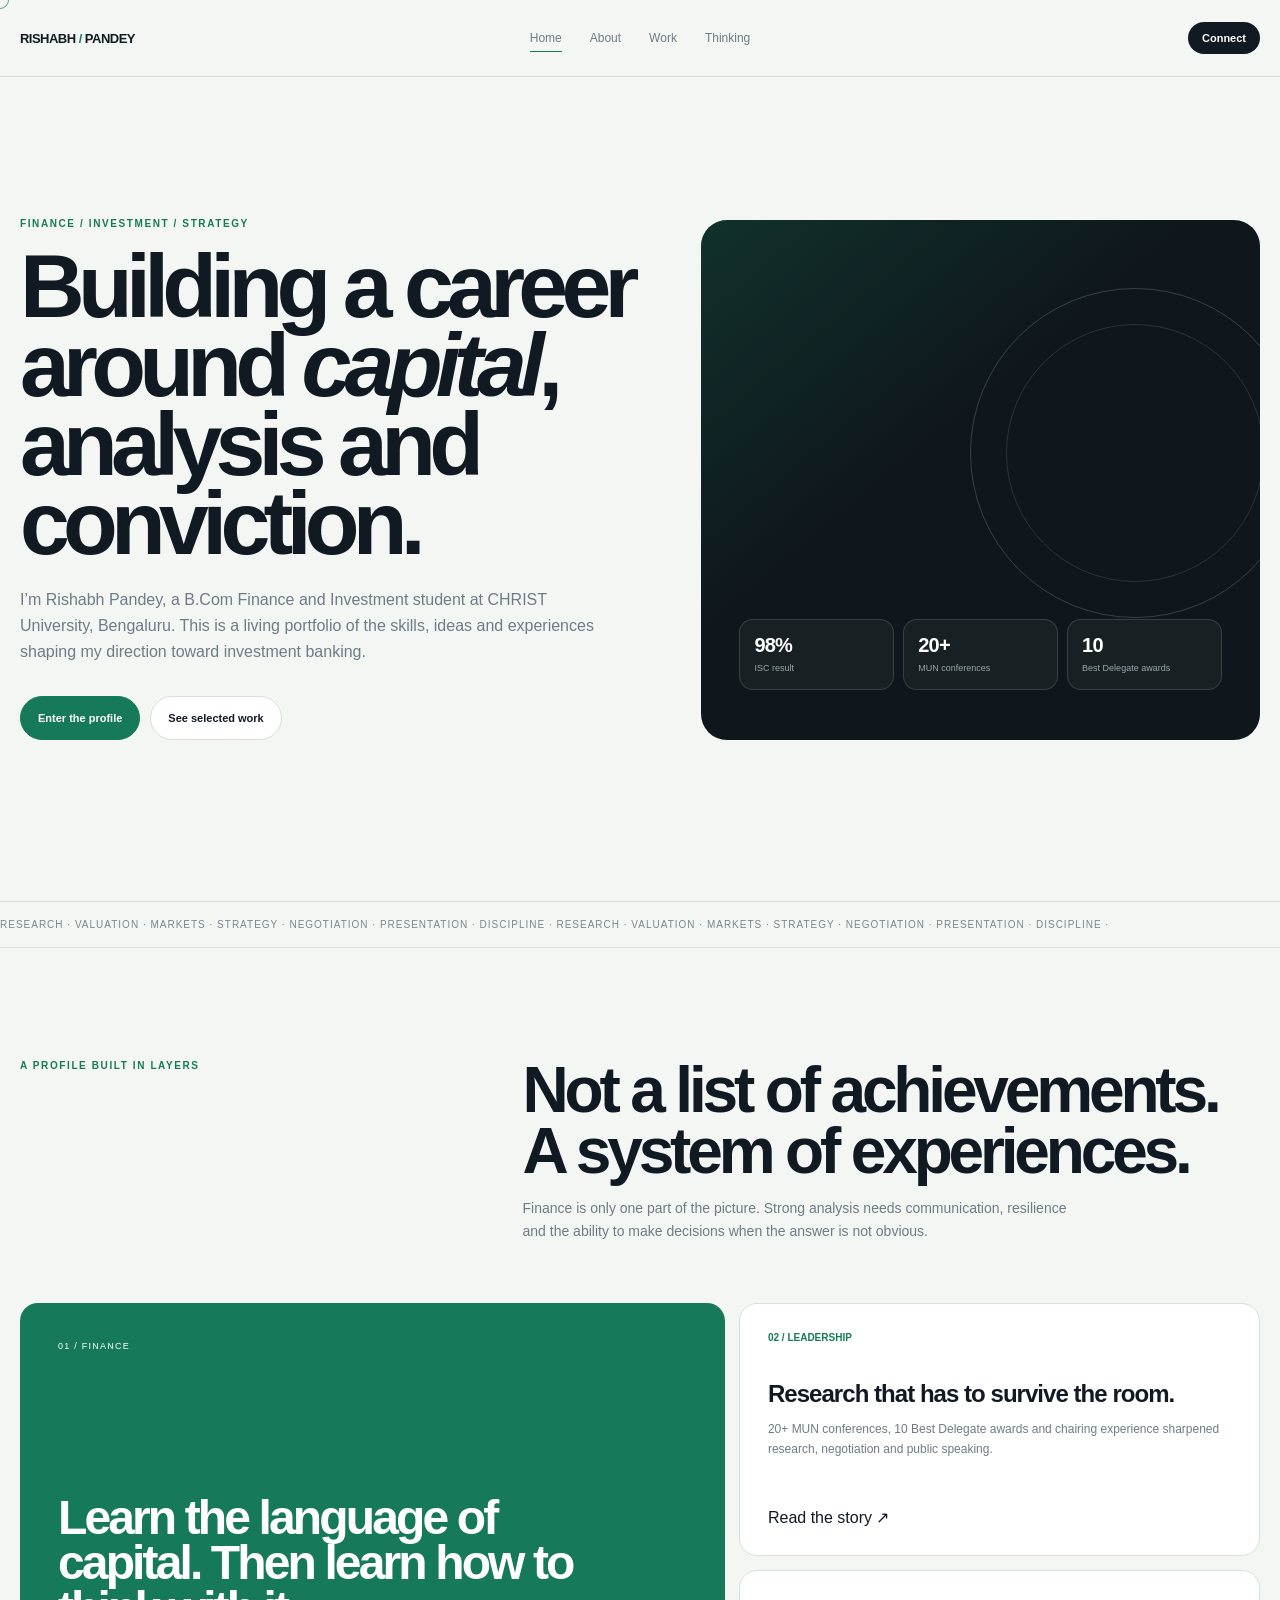
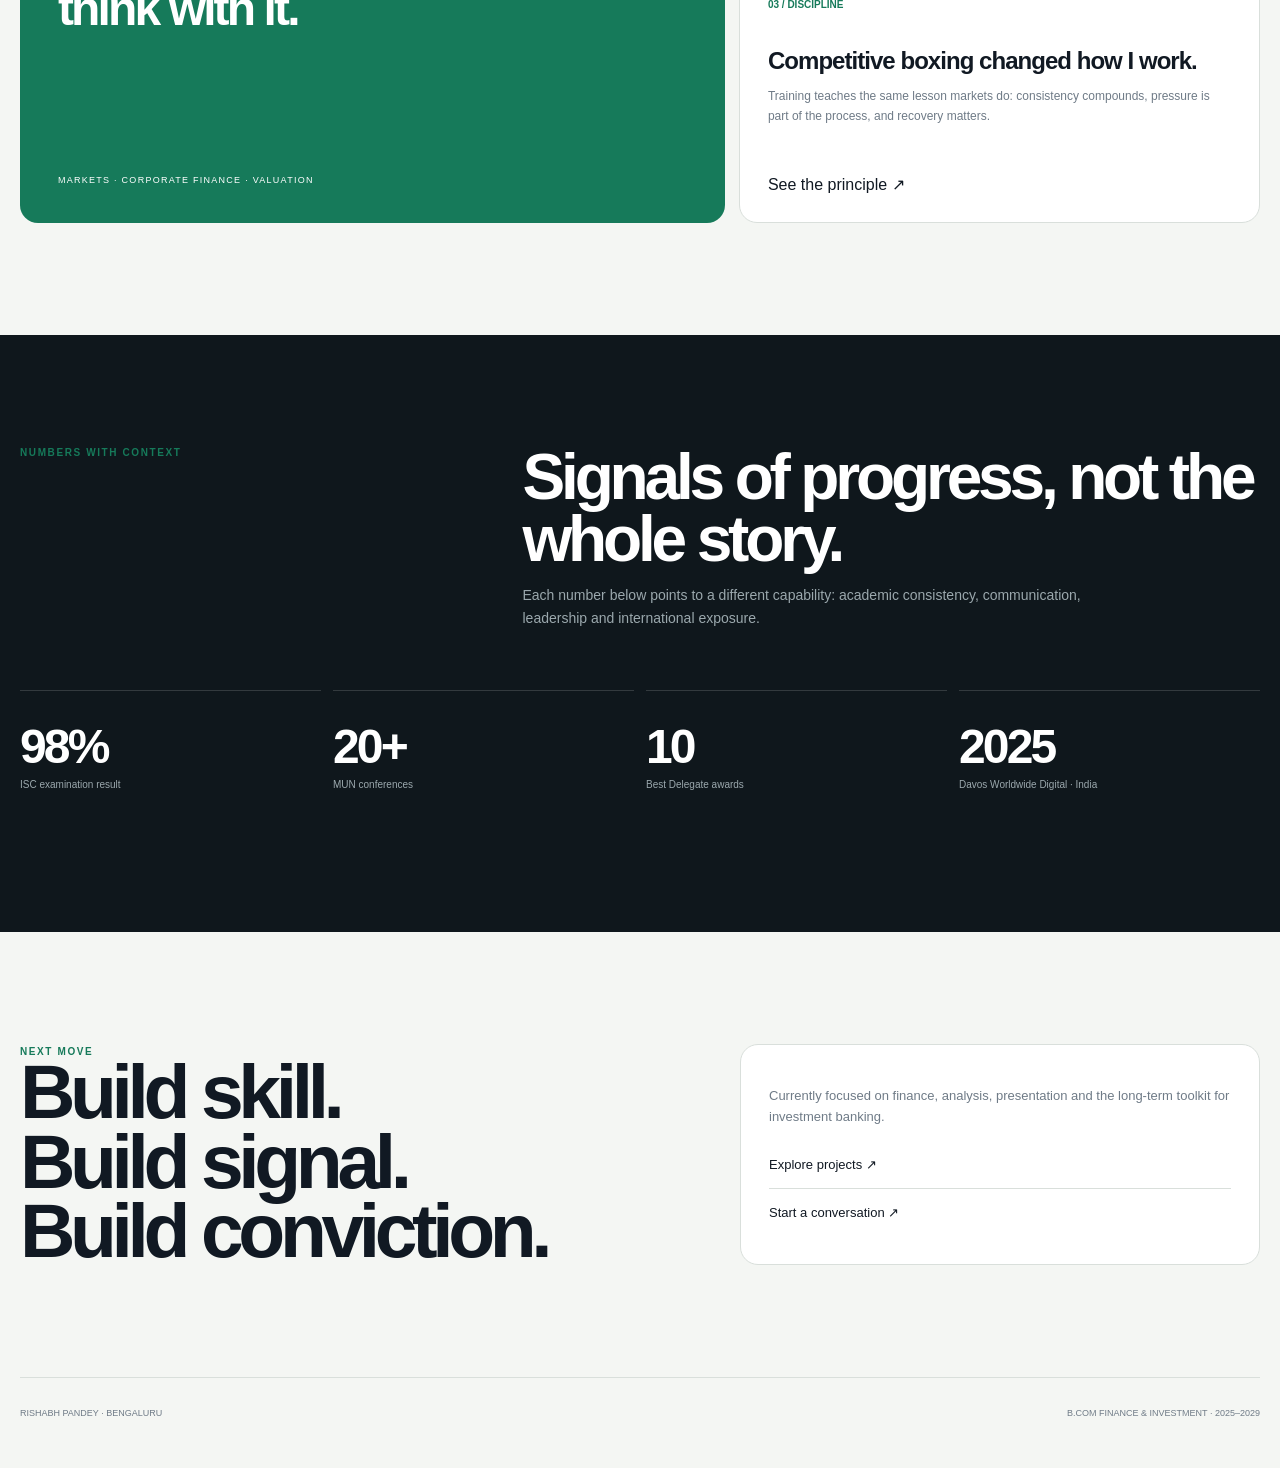
==== commit 01c41f30: "Redesign portfolio with Taste Skill inspired multi-page architecture" ====
--- a/index.html
+++ b/index.html
@@ -1 +1 @@
-<!doctype html><html lang="en"><head><meta charset="utf-8"><meta name="viewport" content="width=device-width,initial-scale=1"><title>Rishabh Pandey — Finance & Investment</title><meta name="description" content="Rishabh Pandey — B.Com Finance and Investment student at CHRIST University, Bengaluru."><style>:root{--bg:#03060d;--panel:#08111e;--panel2:#0e182a;--text:#f6f8fc;--muted:#8794aa;--line:#1a263c;--blue:#7183ff;--blue2:#9aa6ff;--green:#61dda0;--max:1180px}*{box-sizing:border-box}html{scroll-behavior:smooth}body{margin:0;background:radial-gradient(circle at 50% 0,rgba(68,86,216,.24),transparent 31%),var(--bg);color:var(--text);font-family:Inter,system-ui,-apple-system,BlinkMacSystemFont,"Segoe UI",sans-serif}a{text-decoration:none;color:inherit}.wrap{width:min(var(--max),calc(100% - 42px));margin:auto}header{border-bottom:1px solid var(--line)}nav{height:72px;display:grid;grid-template-columns:1fr auto 1fr;align-items:center}.brand{font-size:13px;font-weight:900;letter-spacing:-.05em}.brand span{color:var(--blue2)}.nav{display:flex;gap:25px;color:#a0acc0;font-size:10px}.nav a:hover{color:#fff}.navright{justify-self:end;display:flex;gap:8px}.navbtn{padding:9px 13px;border:1px solid var(--line);border-radius:9px;background:#080e18;font-size:10px;font-weight:800}.navbtn.primary{background:linear-gradient(135deg,#6878ff,#909aff);border-color:#7a87ff}.hero{text-align:center;padding:82px 0 63px;background:radial-gradient(circle at 50% 0,rgba(70,89,220,.12),transparent 44%)}.badge{display:inline-flex;align-items:center;gap:7px;padding:7px 11px;border:1px solid #3b487e;border-radius:999px;background:#0a1230;color:#b2bbff;font-size:9px;font-weight:850;letter-spacing:.06em}.dot{width:6px;height:6px;border-radius:50%;background:#8290ff;box-shadow:0 0 13px #8290ff}h1{max-width:970px;margin:22px auto 17px;font-size:clamp(54px,7.2vw,93px);line-height:.91;letter-spacing:-.085em}h1 span{color:var(--blue2)}.lead{max-width:650px;margin:auto;color:var(--muted);font-size:14px;line-height:1.75}.actions{display:flex;justify-content:center;gap:10px;margin-top:28px;flex-wrap:wrap}.btn{display:inline-flex;align-items:center;justify-content:center;padding:12px 16px;border:1px solid var(--line);border-radius:10px;background:#09111e;font-size:11px;font-weight:850}.primary{background:linear-gradient(135deg,#6878ff,#929cff);border-color:#7d89ff;box-shadow:0 0 28px rgba(107,123,255,.2)}.btn:focus-visible,.navbtn:focus-visible,.nav a:focus-visible{outline:3px solid #abb5ff;outline-offset:3px}.section{padding:76px 0;border-top:1px solid var(--line)}.head{text-align:center}.kicker{font-size:9px;text-transform:uppercase;letter-spacing:.15em;color:#74819a;font-weight:900}.head h2{font-size:38px;letter-spacing:-.065em;margin:9px 0}.sub{font-size:12px;color:var(--muted)}.bento{display:grid;grid-template-columns:1.08fr .92fr;grid-template-rows:1fr 1fr;gap:11px;margin-top:30px}.card{position:relative;overflow:hidden;padding:21px;min-height:215px;border:1px solid var(--line);border-radius:16px;background:linear-gradient(145deg,#0d1728,#07101c)}.card.large{grid-row:span 2;min-height:438px}.card:before{content:"";position:absolute;inset:0;background:radial-gradient(circle at 85% 0,rgba(104,123,255,.14),transparent 32%);pointer-events:none}.label{font-size:9px;text-transform:uppercase;letter-spacing:.12em;color:#73819a;font-weight:900}.card h3{font-size:21px;letter-spacing:-.045em;margin:9px 0 8px}.card p{font-size:11px;line-height:1.62;color:#8390a7;margin:0;max-width:510px}.orbspace{height:190px;display:grid;place-items:center}.orb{width:120px;height:120px;border:1px solid #42529d;border-radius:50%;display:grid;place-items:center;position:relative;box-shadow:0 0 48px rgba(94,111,255,.16)}.orb:before,.orb:after{content:"";position:absolute;border:1px solid #293762;border-radius:50%}.orb:before{inset:13px}.orb:after{inset:-16px}.core{width:63px;height:63px;border-radius:50%;border:1px solid #6575e8;background:#131d35;display:grid;place-items:center;color:#bac3ff;font-size:11px;font-weight:900}.minirow{display:grid;grid-template-columns:repeat(3,1fr);gap:8px}.mini{padding-top:12px;border-top:1px solid var(--line)}.mini strong{font-size:24px;letter-spacing:-.05em}.mini span{display:block;color:#76839a;font-size:9px;margin-top:3px}.micro{position:absolute;right:20px;bottom:20px;display:flex;gap:5px}.micro i{width:4px;height:4px;border-radius:50%;background:#5262ad}.metrics{display:grid;grid-template-columns:repeat(4,1fr);gap:9px;margin-top:30px}.metric{padding:21px;border:1px solid var(--line);border-radius:14px;background:#070e1b}.metric strong{display:block;font-size:30px;letter-spacing:-.06em}.metric span{display:block;color:#77849b;font-size:10px;margin-top:4px}.dash{display:grid;grid-template-columns:1.12fr .88fr;gap:11px;margin-top:30px}.panel{min-height:280px;padding:21px;border:1px solid var(--line);border-radius:16px;background:#070e1b}.paneltop{display:flex;justify-content:space-between;align-items:center;color:#7e8ba2;font-size:9px;text-transform:uppercase;letter-spacing:.1em}.tag{padding:5px 7px;border-radius:6px;background:#111b37;color:#a3adff}.value{font-size:25px;font-weight:900;letter-spacing:-.06em;margin-top:15px}.note{font-size:10px;color:#65738b;margin-top:6px}.chart{height:145px;margin-top:18px;background:repeating-linear-gradient(to bottom,transparent 0,transparent 35px,rgba(148,163,184,.05) 36px)}.chart svg{width:100%;height:100%}.rows{margin-top:14px}.row{display:flex;justify-content:space-between;padding:13px 0;border-bottom:1px solid var(--line);font-size:11px}.row span{color:#7d8aa0}.cta{margin-top:30px;padding:54px 20px;text-align:center;border:1px solid #293660;border-radius:20px;background:radial-gradient(circle at 50% 0,rgba(75,92,205,.2),transparent 59%),#090f1b}.cta h2{font-size:40px;line-height:1;letter-spacing:-.06em;margin:8px 0}.cta p{font-size:12px;color:var(--muted)}.cta .btn{margin-top:13px}footer{padding:28px 0 42px;border-top:1px solid var(--line);color:#68758d;font-size:10px;display:flex;justify-content:space-between}@media(max-width:800px){nav{grid-template-columns:1fr auto}.nav{display:none}.bento,.metrics,.dash{grid-template-columns:1fr}.card.large{grid-row:auto}.wrap{width:min(var(--max),calc(100% - 26px))}.hero{padding-top:62px}h1{font-size:53px}.navright .navbtn:first-child{display:none}.orbspace{height:150px}}@media(prefers-reduced-motion:reduce){html{scroll-behavior:auto}.btn{transition:none}}</style></head><body><header><div class="wrap"><nav><a class="brand" href="#">RISHABH <span>+</span> PANDEY</a><div class="nav"><a href="#platform">Platform</a><a href="#highlights">Highlights</a><a href="#focus">Focus</a><a href="#contact">Contact</a></div><div class="navright"><a class="navbtn" href="#highlights">Explore ↗</a><a class="navbtn primary" href="mailto:rishabhoct51@gmail.com">Connect</a></div></nav></div></header><main><section class="hero"><div class="wrap"><div class="badge"><span class="dot"></span> FINANCE · INVESTMENT · STRATEGY</div><h1>Powering the next generation<br><span>of finance.</span></h1><p class="lead">B.Com Finance and Investment student at CHRIST University, Bengaluru. Building the analytical, strategic and leadership toolkit for a future in investment banking.</p><div class="actions"><a class="btn primary" href="#platform">Explore my profile ↗</a><a class="btn" href="#focus">View my focus</a></div></div></section><section class="section" id="platform"><div class="wrap"><div class="head"><div class="kicker">Everything in one profile</div><h2>Everything you need in finance.</h2><p class="sub">Academic performance, communication, international exposure and discipline.</p></div><div class="bento"><article class="card large"><div class="label">Finance & Investment</div><h3>Building a foundation for investment banking.</h3><p>Currently pursuing B.Com Finance and Investment at CHRIST University, Bengaluru, with a focus on finance, analysis, research and business strategy.</p><div class="orbspace"><div class="orb"><div class="core">FIN</div></div></div><div class="minirow"><div class="mini"><strong>98%</strong><span>ISC result</span></div><div class="mini"><strong>20+</strong><span>MUN conferences</span></div><div class="mini"><strong>10</strong><span>Best Delegate awards</span></div></div></article><article class="card"><div class="label">Leadership</div><h3>MUN & Debate</h3><p>20+ conferences, 10 Best Delegate awards and committee-chairing experience developed research, negotiation and public speaking.</p><div class="micro"><i></i><i></i><i></i><i></i></div></article><article class="card"><div class="label">Discipline</div><h3>Competitive Boxing</h3><p>Training alongside academics developed resilience, consistency, focus and performance under pressure.</p><div class="micro"><i></i><i></i><i></i><i></i></div></article></div></div></section><section class="section" id="highlights"><div class="wrap"><div class="head"><div class="kicker">Selected highlights</div><h2>The numbers behind the journey.</h2></div><div class="metrics"><div class="metric"><strong>98%</strong><span>ISC examination result</span></div><div class="metric"><strong>20+</strong><span>Model United Nations conferences</span></div><div class="metric"><strong>10</strong><span>Best Delegate awards</span></div><div class="metric"><strong>2025</strong><span>Davos Worldwide Digital · India</span></div></div></div></section><section class="section" id="focus"><div class="wrap"><div class="head"><div class="kicker">Current direction</div><h2>Finance, measured by progress.</h2><p class="sub">A dashboard-style view of the skills I am building next.</p></div><div class="dash"><div class="panel"><div class="paneltop"><span>Investment banking track</span><span class="tag">BUILDING</span></div><div class="value">Finance → Analysis → Strategy</div><div class="note">Financial analysis · valuation · markets · corporate finance</div><div class="chart"><svg viewBox="0 0 700 150" preserveAspectRatio="none"><path d="M0 126 C80 117 112 121 160 108 S238 109 292 88 S371 87 426 64 S505 62 565 34 S635 27 700 10" fill="none" stroke="#7f8eff" stroke-width="3"/><path d="M0 126 C80 117 112 121 160 108 S238 109 292 88 S371 87 426 64 S505 62 565 34 S635 27 700 10 L700 150 L0 150Z" fill="rgba(127,142,255,.08)"/></svg></div></div><div class="panel"><div class="paneltop"><span>Skill stack</span><span class="tag">ACTIVE</span></div><div class="rows"><div class="row"><b>Financial Analysis</b><span>Developing</span></div><div class="row"><b>Excel & PowerPoint</b><span>Strong</span></div><div class="row"><b>Research & Strategy</b><span>Strong</span></div><div class="row"><b>Public Speaking</b><span>Advanced</span></div><div class="row"><b>Python</b><span>Developing</span></div></div></div></div></div></section><section class="section" id="contact"><div class="wrap"><div class="cta"><div class="kicker" style="color:#a5aec0">Open to opportunities</div><h2>Let's build something<br>worth talking about.</h2><p>Internships, projects, collaborations or a conversation about finance.</p><a class="btn primary" href="mailto:rishabhoct51@gmail.com">Email Rishabh ↗</a></div></div></section></main><footer class="wrap"><span>RISHABH PANDEY · BENGALURU</span><span>B.COM FINANCE AND INVESTMENT · 2025—2029</span></footer></body></html>+<!doctype html><html lang="en"><head><meta charset="utf-8"><meta name="viewport" content="width=device-width,initial-scale=1"><title>Rishabh Pandey | Finance & Investment</title><meta name="description" content="Rishabh Pandey, B.Com Finance and Investment student at CHRIST University, Bengaluru."><link rel="stylesheet" href="styles.css"></head><body data-page="home"><div class="cursor"></div><header class="nav"><div class="wrap navin"><a class="brand" href="index.html">RISHABH <b>/</b> PANDEY</a><nav class="links"><a data-nav="home" href="index.html">Home</a><a data-nav="about" href="about.html">About</a><a data-nav="work" href="work.html">Work</a><a data-nav="thinking" href="thinking.html">Thinking</a></nav><a class="navcta magnetic" href="contact.html">Connect</a><button class="menuBtn" aria-label="Open menu">Menu</button></div></header><main><section class="hero"><div class="wrap heroGrid"><div class="reveal"><div class="eyebrow">Finance / Investment / Strategy</div><h1>Building a career around <em>capital</em>, analysis and conviction.</h1><p>I’m Rishabh Pandey, a B.Com Finance and Investment student at CHRIST University, Bengaluru. This is a living portfolio of the skills, ideas and experiences shaping my direction toward investment banking.</p><div class="actions"><a class="btn primary magnetic" href="about.html">Enter the profile</a><a class="btn" href="work.html">See selected work</a></div></div><div class="stage reveal"><div class="ring"></div><div class="signal"><div><strong>98%</strong><span>ISC result</span></div><div><strong>20+</strong><span>MUN conferences</span></div><div><strong>10</strong><span>Best Delegate awards</span></div></div></div></div></section><div class="ticker"><div class="tickerInner">RESEARCH · VALUATION · MARKETS · STRATEGY · NEGOTIATION · PRESENTATION · DISCIPLINE · RESEARCH · VALUATION · MARKETS · STRATEGY · NEGOTIATION · PRESENTATION · DISCIPLINE · </div></div><section class="section"><div class="wrap"><div class="sectionHead reveal"><div><div class="eyebrow">A profile built in layers</div></div><div><h2>Not a list of achievements. A system of experiences.</h2><p>Finance is only one part of the picture. Strong analysis needs communication, resilience and the ability to make decisions when the answer is not obvious.</p></div></div><div class="split"><article class="manifesto reveal"><small>01 / Finance</small><h3>Learn the language of capital. Then learn how to think with it.</h3><small>Markets · Corporate finance · Valuation</small></article><div class="sideStack"><article class="feature reveal"><span class="num">02 / LEADERSHIP</span><div><h3>Research that has to survive the room.</h3><p>20+ MUN conferences, 10 Best Delegate awards and chairing experience sharpened research, negotiation and public speaking.</p></div><a class="magnetic" href="about.html">Read the story ↗</a></article><article class="feature reveal"><span class="num">03 / DISCIPLINE</span><div><h3>Competitive boxing changed how I work.</h3><p>Training teaches the same lesson markets do: consistency compounds, pressure is part of the process, and recovery matters.</p></div><a class="magnetic" href="thinking.html">See the principle ↗</a></article></div></div></div></section><section class="section dark"><div class="wrap"><div class="sectionHead reveal"><div><div class="eyebrow">Numbers with context</div></div><div><h2>Signals of progress, not the whole story.</h2><p>Each number below points to a different capability: academic consistency, communication, leadership and international exposure.</p></div></div><div class="stats reveal"><div class="stat"><strong>98%</strong><span>ISC examination result</span></div><div class="stat"><strong>20+</strong><span>MUN conferences</span></div><div class="stat"><strong>10</strong><span>Best Delegate awards</span></div><div class="stat"><strong>2025</strong><span>Davos Worldwide Digital · India</span></div></div></div></section><section class="section"><div class="wrap contact"><div class="reveal"><div class="eyebrow">Next move</div><h2>Build skill.<br>Build signal.<br>Build conviction.</h2></div><div class="contactPanel reveal"><p>Currently focused on finance, analysis, presentation and the long-term toolkit for investment banking.</p><a class="magnetic" href="work.html">Explore projects ↗</a><a class="magnetic" href="contact.html">Start a conversation ↗</a></div></div></section></main><footer class="wrap footer"><span>RISHABH PANDEY · BENGALURU</span><span>B.COM FINANCE & INVESTMENT · 2025–2029</span></footer><script src="app.js"></script></body></html>
--- a/styles.css
+++ b/styles.css
@@ -0,0 +1 @@
+:root{--bg:#f4f6f3;--surface:#ffffff;--ink:#111923;--muted:#6f7b87;--line:#d9dfdb;--accent:#167a5a;--accent-soft:#dcefe8;--dark:#0f171c;--max:1240px;--r:18px}*{box-sizing:border-box}html{scroll-behavior:smooth}body{margin:0;background:var(--bg);color:var(--ink);font-family:Arial,"Helvetica Neue",sans-serif}a{color:inherit;text-decoration:none}.wrap{width:min(var(--max),calc(100% - 40px));margin:auto}.nav{position:sticky;top:0;z-index:20;border-bottom:1px solid rgba(17,25,35,.12);background:rgba(244,246,243,.84);backdrop-filter:blur(16px)}.navin{height:76px;display:grid;grid-template-columns:1fr auto 1fr;align-items:center}.brand{font-size:13px;font-weight:800;letter-spacing:-.04em}.brand b{color:var(--accent)}.links{display:flex;gap:28px;font-size:12px;color:var(--muted)}.links a{position:relative;padding:29px 0}.links a:after{content:"";position:absolute;left:0;right:0;bottom:22px;height:1px;background:var(--accent);transform:scaleX(0);transform-origin:left;transition:transform .3s}.links a:hover:after,.links a.active:after{transform:scaleX(1)}.navcta{justify-self:end;padding:10px 14px;border-radius:999px;background:var(--ink);color:white;font-size:11px;font-weight:800}.hero{min-height:calc(100dvh - 76px);display:grid;align-items:center;padding:52px 0 72px}.heroGrid{display:grid;grid-template-columns:1.05fr .95fr;gap:64px;align-items:end}.eyebrow{text-transform:uppercase;letter-spacing:.16em;font-size:10px;color:var(--accent);font-weight:800}.hero h1{font-size:clamp(54px,7vw,104px);line-height:.88;letter-spacing:-.075em;max-width:760px;margin:18px 0 24px}.hero h1 em{font-style:italic}.hero p{max-width:590px;font-size:16px;line-height:1.65;color:var(--muted);margin:0}.actions{display:flex;gap:10px;margin-top:30px}.btn{display:inline-flex;align-items:center;justify-content:center;min-height:44px;padding:0 17px;border-radius:999px;font-size:11px;font-weight:800;border:1px solid var(--line);background:var(--surface)}.btn.primary{background:var(--accent);border-color:var(--accent);color:white}.stage{min-height:520px;position:relative;border-radius:26px;background:var(--dark);overflow:hidden}.stage:before{content:"";position:absolute;inset:0;background:linear-gradient(140deg,rgba(22,122,90,.26),transparent 42%)}.ring{position:absolute;width:330px;height:330px;border:1px solid rgba(255,255,255,.18);border-radius:50%;right:-40px;top:68px;animation:spin 20s linear infinite}.ring:after{content:"";position:absolute;inset:35px;border:1px solid rgba(255,255,255,.12);border-radius:50%}.signal{position:absolute;left:38px;bottom:50px;right:38px;display:grid;grid-template-columns:repeat(3,1fr);gap:9px}.signal div{padding:14px;border:1px solid rgba(255,255,255,.14);background:rgba(255,255,255,.04);border-radius:14px}.signal strong{display:block;color:white;font-size:20px;letter-spacing:-.04em}.signal span{font-size:9px;color:#9ba8ad}.ticker{padding:17px 0;border-top:1px solid var(--line);border-bottom:1px solid var(--line);overflow:hidden;white-space:nowrap;color:#7b868d;font-size:10px;letter-spacing:.1em}.tickerInner{display:inline-block;animation:ticker 24s linear infinite}.section{padding:112px 0}.section.dark{background:var(--dark);color:white}.sectionHead{display:grid;grid-template-columns:.75fr 1.25fr;gap:60px;margin-bottom:46px}.sectionHead h2{margin:0;font-size:clamp(40px,5vw,68px);line-height:.96;letter-spacing:-.065em}.sectionHead p{max-width:560px;color:var(--muted);line-height:1.65;font-size:14px}.dark .sectionHead p{color:#9ba8ad}.split{display:grid;grid-template-columns:1.15fr .85fr;gap:14px}.manifesto{min-height:520px;padding:38px;border-radius:var(--r);background:var(--accent);color:white;display:flex;flex-direction:column;justify-content:space-between;transform:translateZ(0)}.manifesto h3{font-size:48px;line-height:.95;letter-spacing:-.06em;max-width:580px;margin:0}.manifesto small{text-transform:uppercase;letter-spacing:.14em;font-size:9px}.sideStack{display:grid;gap:14px}.feature{min-height:246px;padding:28px;border:1px solid var(--line);border-radius:var(--r);background:var(--surface);display:flex;flex-direction:column;justify-content:space-between;transition:transform .35s,background .35s}.feature:hover{transform:translateY(-5px);background:#fbfcfb}.feature h3{font-size:24px;letter-spacing:-.04em;margin:0}.feature p{font-size:12px;line-height:1.6;color:var(--muted);max-width:480px}.num{font-size:10px;color:var(--accent);font-weight:800}.stats{display:grid;grid-template-columns:repeat(4,1fr);gap:12px}.stat{padding:28px 0;border-top:1px solid rgba(255,255,255,.15)}.stat strong{display:block;font-size:48px;letter-spacing:-.06em}.stat span{font-size:10px;color:#9ba8ad}.timeline{display:grid;gap:0}.event{display:grid;grid-template-columns:120px 1fr 180px;gap:28px;padding:26px 0;border-bottom:1px solid var(--line);align-items:center}.event:first-child{border-top:1px solid var(--line)}.event .year{font-size:11px;color:var(--accent);font-weight:800}.event h3{margin:0;font-size:20px;letter-spacing:-.04em}.event p{margin:4px 0 0;color:var(--muted);font-size:11px;line-height:1.5}.event .tag{justify-self:end;border-radius:999px;border:1px solid var(--line);padding:8px 11px;font-size:9px;color:var(--muted)}.contact{display:grid;grid-template-columns:1fr .8fr;gap:70px;align-items:end}.contact h2{font-size:clamp(48px,6vw,86px);line-height:.9;letter-spacing:-.07em;margin:0}.contact p{color:var(--muted);line-height:1.6;font-size:13px}.contactPanel{padding:28px;border:1px solid var(--line);border-radius:var(--r);background:var(--surface)}.contactPanel a{display:block;padding:16px 0;border-bottom:1px solid var(--line);font-size:13px}.contactPanel a:last-child{border-bottom:0}.footer{padding:30px 0 50px;border-top:1px solid var(--line);display:flex;justify-content:space-between;color:var(--muted);font-size:9px}.reveal{opacity:0;transform:translateY(24px);transition:opacity .8s cubic-bezier(.2,.7,.2,1),transform .8s cubic-bezier(.2,.7,.2,1)}.reveal.show{opacity:1;transform:none}.magnetic{transition:transform .2s ease}.cursor{position:fixed;width:18px;height:18px;border:1px solid var(--accent);border-radius:50%;pointer-events:none;z-index:99;mix-blend-mode:multiply;transform:translate(-50%,-50%);transition:width .2s,height .2s,background .2s;opacity:.7}.menuBtn{display:none}@keyframes spin{to{transform:rotate(360deg)}}@keyframes ticker{to{transform:translateX(-50%)}}@media(max-width:900px){.navin{grid-template-columns:1fr auto}.links{display:none}.menuBtn{display:block;justify-self:end;border:1px solid var(--line);background:var(--surface);border-radius:999px;padding:10px 12px}.heroGrid,.split,.contact,.sectionHead{grid-template-columns:1fr}.hero{padding-top:34px}.stage{min-height:420px}.stats{grid-template-columns:repeat(2,1fr)}.event{grid-template-columns:70px 1fr}.event .tag{display:none}.hero h1{font-size:58px}.footer{flex-direction:column;gap:8px}}@media(prefers-reduced-motion:reduce){html{scroll-behavior:auto}.ring,.tickerInner{animation:none}.reveal{transition:none}.magnetic{transition:none}}
